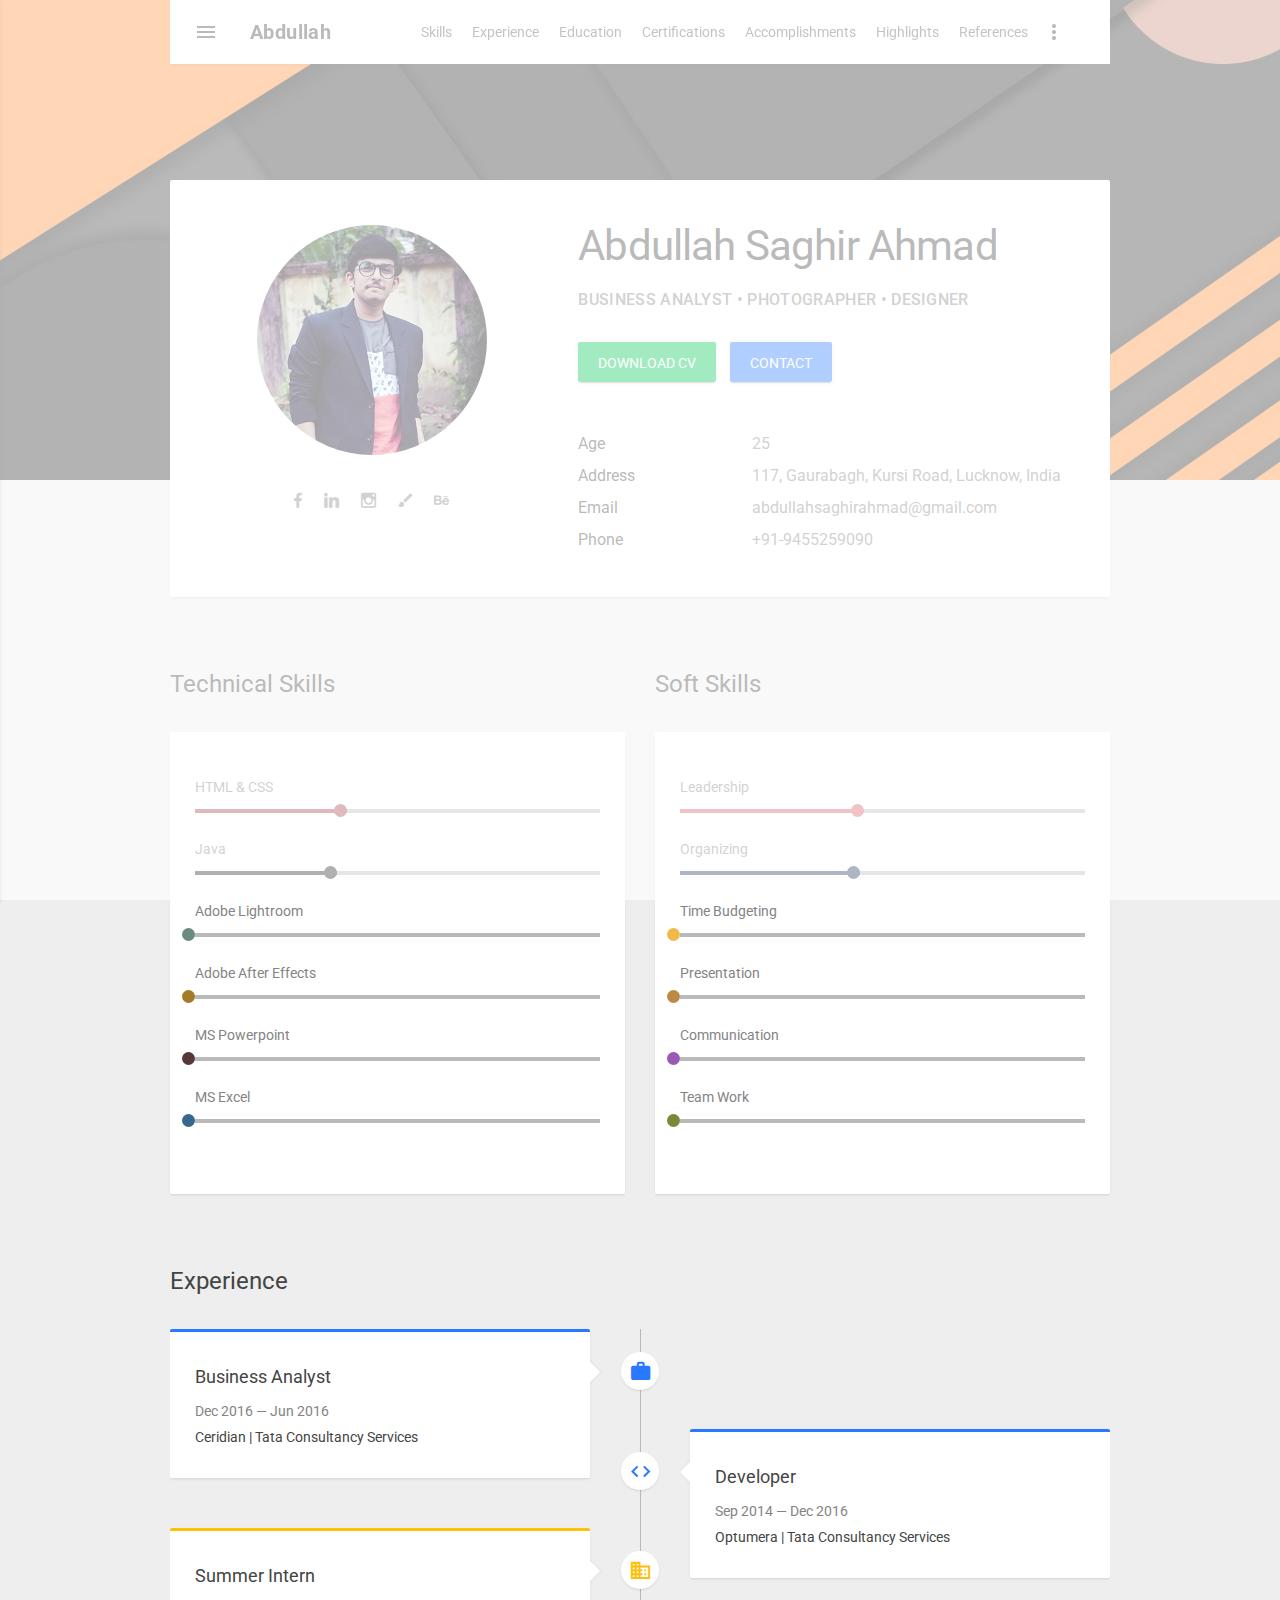
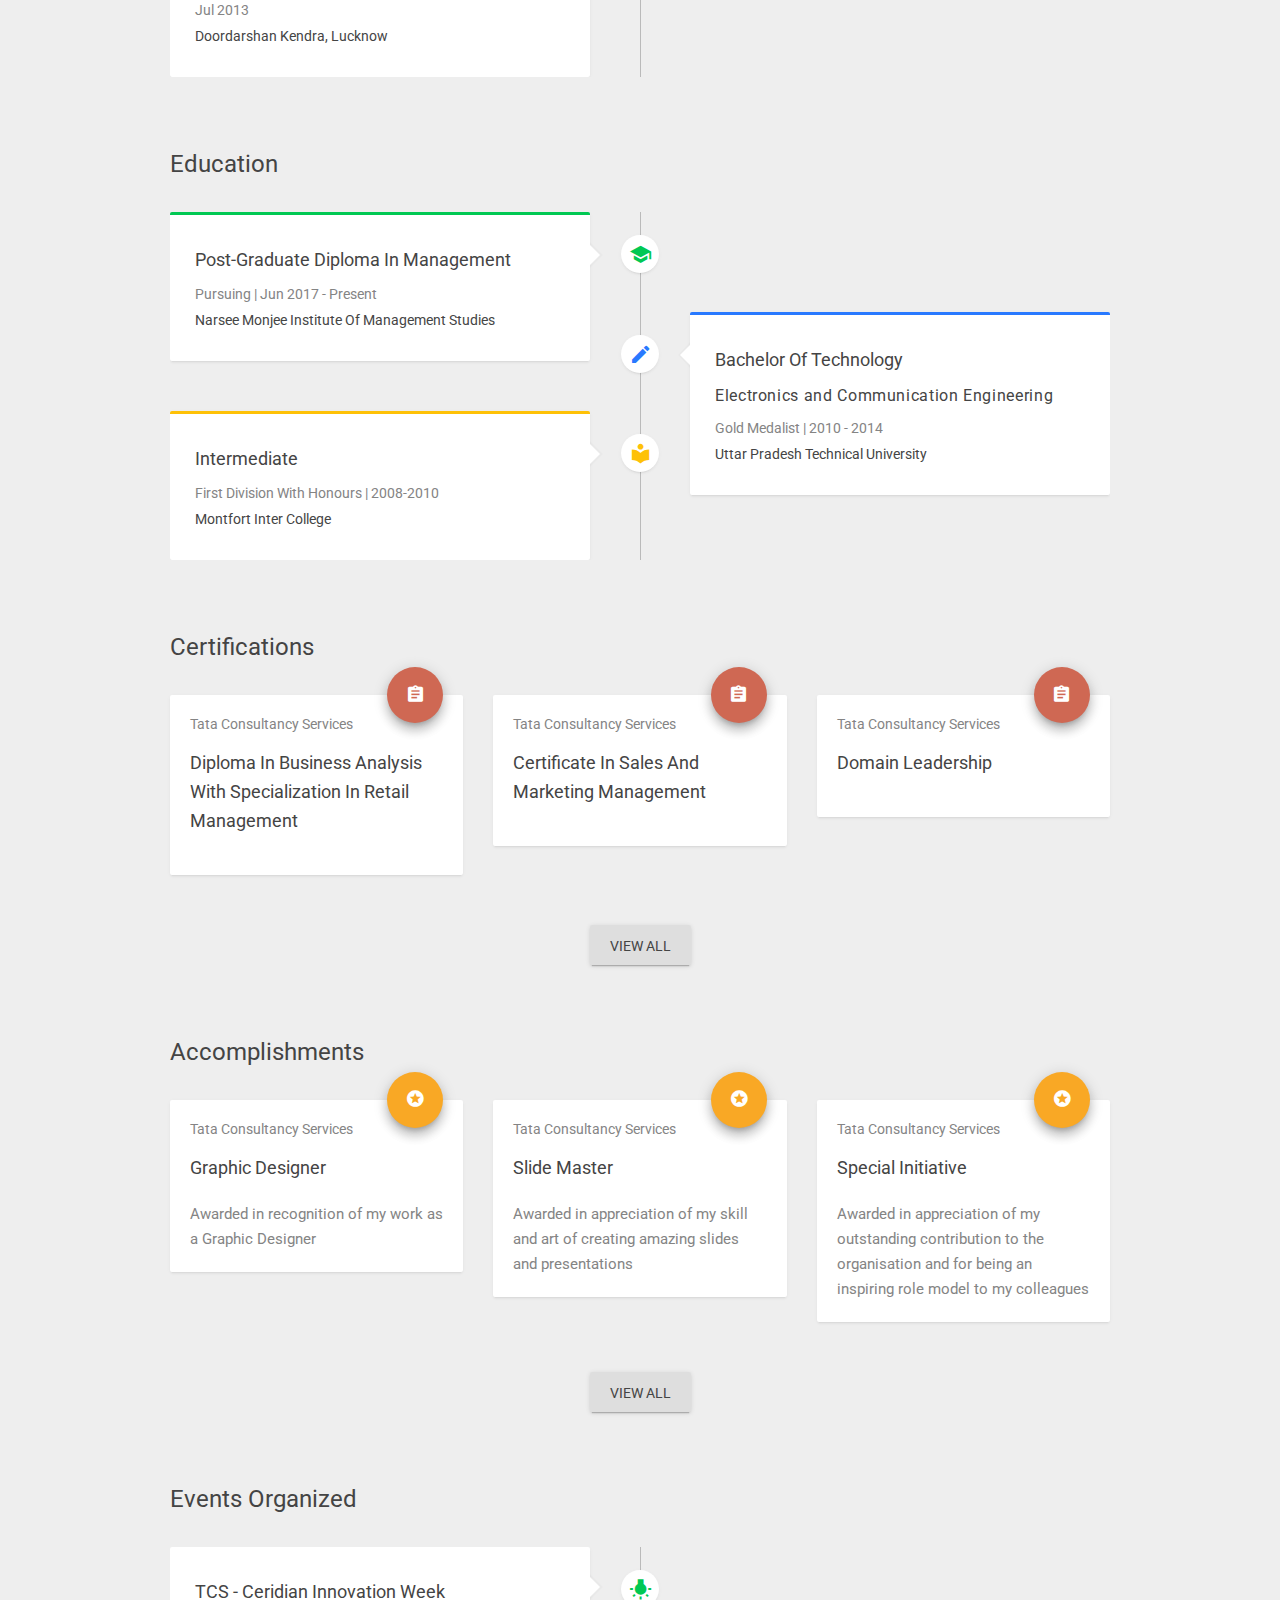
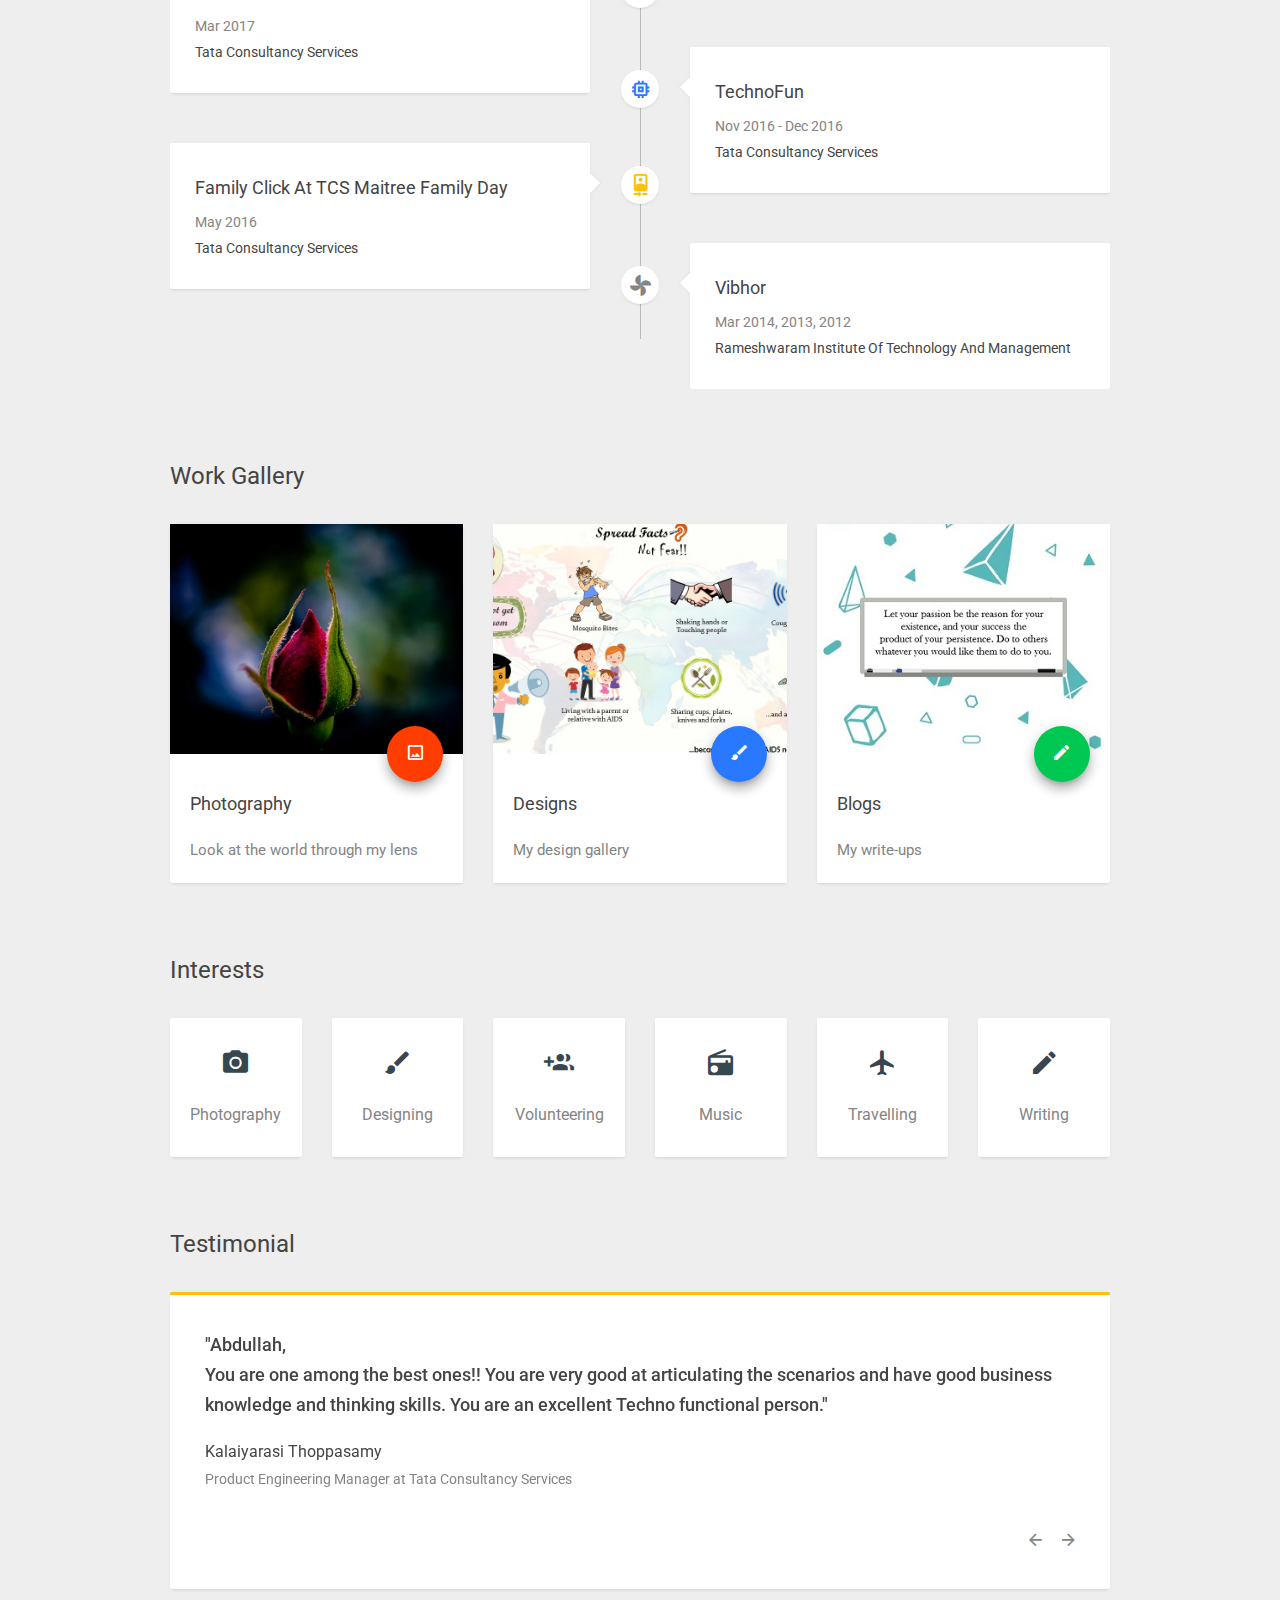
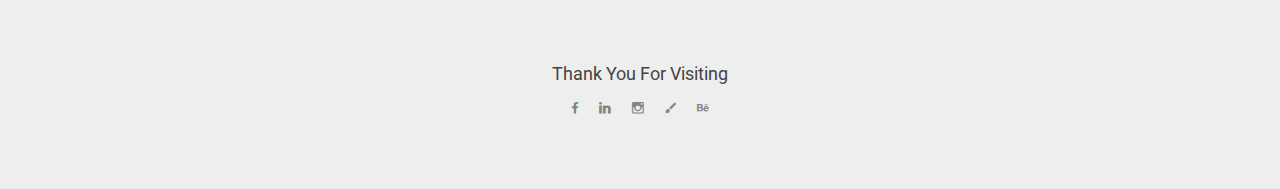
==== index.html @ 222b51c6 "added cv" ====
<!DOCTYPE html>
<html lang="en" class="no-js">
<head>
	<meta charset="UTF-8" />
	<meta name="viewport" content="width=device-width, initial-scale=1.0, maximum-scale=1.0, user-scalable=no" />
	<title>Know Abdullah</title>

	<link rel="shortcut icon" href="favicon.ico">
	<link rel="icon" href="favicon.ico" type="image/x-icon">
	<!--CSS-->
	<link rel="stylesheet" type="text/css" href="css/style.css" />
	<script src="https://ajax.googleapis.com/ajax/libs/jquery/1.11.1/jquery.min.js"></script>
	<!-- Pop-up code begins -->
	<!-- Load local jQuery -->
	<!-- <script src="remod/libs/jquery-load.js"></script> -->

	<!-- Load local QUnit -->
	<!-- <link rel="stylesheet" type="text/css" href="remod/libs/qunit/qunit/qunit.css" media="screen">
	<script src="remod/libs/qunit/qunit/qunit.js"></script> -->

	<!-- Load local lib and tests -->
	<link rel="stylesheet" type="text/css" href="remod/src/remodal.css">
	<link rel="stylesheet" type="text/css" href="remod/src/remodal-default-theme.css">
	<script src="remod/src/remodal.js"></script>
	<script src="remod/remodal_test.js"></script>
	<style>
	.remodal-overlay.without-animation.remodal-is-opening,
	.remodal-overlay.without-animation.remodal-is-closing,
	.remodal.without-animation.remodal-is-opening,
	.remodal.without-animation.remodal-is-closing,
	.remodal-bg.without-animation.remodal-is-opening,
	.remodal-bg.without-animation.remodal-is-closing {
		animation: none;
	}
	</style>
	<!-- Pop-up code ends -->
</head>

<body id="body" data-ng-app="contactApp">

	<!--Preloader-->
	<div class="preloader-it">
		<div class="mdl-spinner mdl-js-spinner is-active is-upgraded" data-upgraded=",MaterialSpinner"><div class="mdl-spinner__layer mdl-spinner__layer-1"><div class="mdl-spinner__circle-clipper mdl-spinner__left"><div class="mdl-spinner__circle"></div></div><div class="mdl-spinner__gap-patch"><div class="mdl-spinner__circle"></div></div><div class="mdl-spinner__circle-clipper mdl-spinner__right"><div class="mdl-spinner__circle"></div></div></div><div class="mdl-spinner__layer mdl-spinner__layer-2"><div class="mdl-spinner__circle-clipper mdl-spinner__left"><div class="mdl-spinner__circle"></div></div><div class="mdl-spinner__gap-patch"><div class="mdl-spinner__circle"></div></div><div class="mdl-spinner__circle-clipper mdl-spinner__right"><div class="mdl-spinner__circle"></div></div></div><div class="mdl-spinner__layer mdl-spinner__layer-3"><div class="mdl-spinner__circle-clipper mdl-spinner__left"><div class="mdl-spinner__circle"></div></div><div class="mdl-spinner__gap-patch"><div class="mdl-spinner__circle"></div></div><div class="mdl-spinner__circle-clipper mdl-spinner__right"><div class="mdl-spinner__circle"></div></div></div><div class="mdl-spinner__layer mdl-spinner__layer-4"><div class="mdl-spinner__circle-clipper mdl-spinner__left"><div class="mdl-spinner__circle"></div></div><div class="mdl-spinner__gap-patch"><div class="mdl-spinner__circle"></div></div><div class="mdl-spinner__circle-clipper mdl-spinner__right"><div class="mdl-spinner__circle"></div></div></div></div>
	</div>
	<!--/Preloader-->

	<!--Main Wrapper-->
	<div class="main-wrapper">

		<!--Bg Image-->
		<div class="bg-struct bg-img"></div>
		<!--/Bg Image-->

		<div class="mdl-js-layout mdl-layout--fixed-header">

			<!--Top Header-->
			<header class="mdl-layout__header">
				<div class="mdl-layout__header-row mdl-scroll-spy-1">
					<!-- Title -->
					<a href="index.html" data-scroll href="#body"><span class="mdl-layout-title">Abdullah</span></a>
					<div class="mdl-layout-spacer"></div>
					<ul class="nav mdl-navigation mdl-layout--large-screen-only">
						<!-- <li><a class="mdl-navigation__link" data-scroll href="#body">about</a></li> -->
						<li><a class="mdl-navigation__link" data-scroll href="#skills_sec">skills</a></li>
						<li><a class="mdl-navigation__link" data-scroll href="#experience_sec">experience</a></li>
						<li><a class="mdl-navigation__link" data-scroll href="#education_sec">education</a></li>
						<li><a class="mdl-navigation__link" data-scroll href="#blog_sec">certifications</a></li>
						<!-- <li><a class="mdl-navigation__link" data-scroll href="#achievement_sec">accomplishments</a></li> -->

						<li><span id="accomplishments_drp" class="mdl-navigation__link">accomplishments</span>
							<ul class="mdl-menu mdl-menu--bottom-left mdl-js-menu mdl-js-ripple-effect"
							data-mdl-for="accomplishments_drp">
							<li class="mdl-menu__item"><a href="achievements-list.html">Honors</a></li>
							<li class="mdl-menu__item"><a href="awards.html">Awards</a></li>
						</ul>
					</li>

					<li><a class="mdl-navigation__link" data-scroll href="#portfolio_sec">highlights</a></li>
					<li><a class="mdl-navigation__link" data-scroll href="#references_sec">references</a></li>
				</ul>
				<!-- Right aligned menu below button -->
				<button id="demo-menu-lower-right"
				class="mdl-button mdl-js-button mdl-button--icon ver-more-btn">
				<i class="material-icons">more_vert</i>
			</button>

			<ul class="mdl-menu mdl-menu--bottom-right mdl-js-menu mdl-js-ripple-effect"
			data-mdl-for="demo-menu-lower-right">
			<li class="mdl-menu__item"><a href="Resume - Abdullah Saghir Ahmad.pdf" download><i class="zmdi zmdi-download font-red pr-10"></i>Download CV</a></li>
			<li class="mdl-menu__item"><a href="mailto:abdullahsaghirahmad@gmail.com"><i class="zmdi zmdi-email-open font-green pr-10"></i>Contact Me</a></li>
			<li class="mdl-menu__item"><a href="callto:12345678910"><i class="zmdi zmdi-phone  font-blue  pr-10"></i>+91-9455259090</a></li>
		</ul>
	</div>
</header>
<!--/Top Header-->

<!--Left Sidebar-->
<div class="mdl-layout__drawer">
	<div class="nicescroll-bar">
		<div class="drawer-profile-wrap">
			<div class="candidate-img-drawer mt-25 mb-20"></div>
			<span class="candidate-name block mb-10 text-center">Abdulah Saghir Ahmad</span>
			<ul class="social-icons  mb-30">
				<li>
					<a class="facebook-link" href="https://www.facebook.com/profile.php?id=100001184335390&ref=br_rs" target="_blank">
						<i id="tt11" class="zmdi zmdi-facebook"></i>
						<div class="mdl-tooltip" data-mdl-for="tt11">
							facebook
						</div>
					</a>
				</li>
				<li>
					<a class="linkedin-link" href="https://www.linkedin.com/in/abdullah-saghir-ahmad-13546056" target="_blank">
						<i id="tt13" class="zmdi zmdi-linkedin"></i>
						<div class="mdl-tooltip" data-mdl-for="tt13">
							linkedin
						</div>
					</a>
				</li>
				<li>
					<a class="instagram-link" href="https://instagram.com/the.final.shot/" target="_blank">
						<i id="tt15" class="zmdi zmdi-instagram"></i>
						<div class="mdl-tooltip" data-mdl-for="tt15">
							instagram
						</div>
					</a>
				</li>
				<li>
					<a class="twitter-link" href="http://theoriginalabz.deviantart.com/" target="_blank">
						<i id="tt12" class="zmdi zmdi-brush"></i>
						<div class="mdl-tooltip" data-mdl-for="tt12">
							deviantArt
						</div>
					</a>
				</li>
				<li>
					<a class="dribbble-link" href="https://www.behance.net/abdullahsa624a/" target="_blank">
						<i id="tt14" class="zmdi zmdi-behance"></i>
						<div class="mdl-tooltip" data-mdl-for="tt14">
							behance
						</div>
					</a>
				</li>
			</ul>
		</div>
		<div class="mdl-scroll-spy-2">
			<ul class="mdl-navigation">
				<li>
					<a class="mdl-navigation__link border-top-sep" data-scroll href="#body">
						<i class="zmdi zmdi-border-color pr-15"></i>
						<span class="font-capitalize">about</span>
					</a>
				</li>
				<li>
					<a class="mdl-navigation__link border-top-sep" data-scroll href="#skills_sec">
						<i class="zmdi zmdi-cutlery pr-15"></i>
						<span class="font-capitalize">skills</span>
					</a>
				</li>
				<li>
					<a class="mdl-navigation__link border-top-sep" data-scroll href="#experience_sec">
						<i class="zmdi zmdi-case pr-15"></i>
						<span class="font-capitalize">experience</span>
					</a>
				</li>
				<li>
					<a class="mdl-navigation__link border-top-sep" data-scroll href="#education_sec">
						<i class="zmdi zmdi-library pr-15"></i>
						<span class="font-capitalize">education</span>
					</a>
				</li>
				<li>
					<a class="mdl-navigation__link border-top-sep" data-scroll href="#blog_sec">
						<i class="zmdi zmdi-shield-check pr-15"></i>
						<span class="font-capitalize">certifications</span>
					</a>
				</li>
				<li>
					<a class="mdl-navigation__link border-top-sep border-bottom-sep" 	data-scroll  href="#achievement_sec">
						<i class="zmdi zmdi-star-circle pr-15"></i>
						<span class="font-capitalize">accomplishments</span>
					</a>
				</li>

				<!-- <li>
				<a class="mdl-navigation__link border-top-sep" href="javascript:void(0);" data-toggle="collapse" data-target="#accomplishments_dr">
				<i class="zmdi zmdi-star-circle pr-15"></i>
				<span class="font-capitalize">accomplishments</span>
			</a>
			<ul id="accomplishments_dr" class="collapse collapse-level-1">
			<li><a class="mdl-navigation__link border-top-sep" href="achievements-list.html">Honors</a></li>
			<li><a class="mdl-navigation__link border-top-sep" href="awards.html">Awards</a></li>
		</ul>
	</li> -->

	<li>
		<a class="mdl-navigation__link border-top-sep border-bottom-sep" 	data-scroll  href="#portfolio_sec">
			<i class="zmdi zmdi-group-work pr-15"></i>
			<span class="font-capitalize">highlights</span>
		</a>
	</li>
	<li>
		<a class="mdl-navigation__link border-top-sep" data-scroll href="#references_sec">
			<i class="zmdi zmdi-bookmark pr-15"></i>
			<span class="font-capitalize">references</span>
		</a>
	</li>
</ul>
</div>
<!-- <div class="drawer-footer mt-50 mb-30 text-center">
<p class="font-12 mt-10">Abdullah &copy; 2017.</p>
</div> -->
</div>
</div>
<!--/Left Sidebar-->

<!--Main Content-->
<div class="main-content relative">
	<div class="container">

		<!--About Sec-->
		<section class="about-sec mt-180 mt-sm-120  mb-30">
			<div class="row">
				<div class="col-lg-12">
					<div class="mdl-card mdl-shadow--2dp">
						<div class="row">
							<div class="col-md-5 col-xs-12 mb-30">
								<div class="candidate-img mb-35"></div>
								<ul class="social-icons">
									<li>
										<a class="facebook-link" href="https://www.facebook.com/profile.php?id=100001184335390&ref=br_rs" target="_blank">
											<i id="tt1" class="zmdi zmdi-facebook"></i>
											<div class="mdl-tooltip" data-mdl-for="tt1">
												facebook
											</div>
										</a>
									</li>
									<li>
										<a class="linkedin-link" href="https://www.linkedin.com/in/abdullah-saghir-ahmad-13546056/" target="_blank">
											<i id="tt3" class="zmdi zmdi-linkedin"></i>
											<div class="mdl-tooltip" data-mdl-for="tt3">
												linkedin
											</div>
										</a>
									</li>
									<li>
										<a class="instagram-link" href="https://instagram.com/the.final.shot/" target="_blank">
											<i id="tt5" class="zmdi zmdi-instagram"></i>
											<div class="mdl-tooltip" data-mdl-for="tt5">
												instagram
											</div>
										</a>
									</li>
									<li>
										<a class="twitter-link" href="http://theoriginalabz.deviantart.com/" target="_blank">
											<i id="tt2" class="zmdi zmdi-brush"></i>
											<div class="mdl-tooltip" data-mdl-for="tt2">
												deviantArt
											</div>
										</a>
									</li>
									<li>
										<a class="dribbble-link" href="https://www.behance.net/abdullahsa624a/" target="_blank">
											<i id="tt4" class="zmdi zmdi-behance"></i>
											<div class="mdl-tooltip" data-mdl-for="tt4">
												behance
											</div>
										</a>
									</li>
								</ul>
							</div>
							<div class="col-md-7 col-xs-12">
								<div class="info-wrap">
									<h1>Abdullah Saghir Ahmad</h1>
									<h5 class="mt-20 font-grey">Business Analyst &bull; Photographer &bull; Designer</h5>
									<div class="mt-30">
										<a id="download_cv" class="mdl-button mdl-js-button mdl-button--raised mdl-js-ripple-effect  bg-green font-white mr-10" href="Resume - Abdullah Saghir Ahmad.pdf" download>download cv</a>
										<a class="mdl-button mdl-js-button mdl-button--raised mdl-js-ripple-effect bg-blue font-white" href="mailto:abdullahsaghirahmad@gmail.com">contact</a>
									</div>
								</div>
								<ul class="profile-wrap mt-50">
									<li>
										<div class="profile-title">age</div>
										<div class="profile-desc">25</div>
									</li>
									<li>
										<div class="profile-title">address</div>
										<div class="profile-desc">
											117, Gaurabagh, Kursi Road, Lucknow, India
										</div>
									</li>
									<li>
										<div class="profile-title">email</div>
										<div class="profile-desc">
											abdullahsaghirahmad@gmail.com
										</div>
									</li>
									<li>
										<div class="profile-title">phone</div>
										<div class="profile-desc">
											+91-9455259090
										</div>
									</li>
									<!-- <li>
									<div class="profile-title">freelance</div>
									<div class="profile-desc relative">Available
									<i id="datepickopn" class="zmdi zmdi-calendar-check font-green pl-5"></i>
									<div id='datepicker1' class='datepicker'></div>
								</div>

							</li> -->
						</ul>
					</div>
				</div>
			</div>
		</div>
	</div>
</section>
<!--/About Sec-->

<!--Skills Sec-->
<section id="skills_sec" class="skills-sec sec-pad-top-sm">
	<div class="row">
		<div class="col-sm-6 mb-30">
			<h2 class="mb-30">technical skills</h2>
			<div class="mdl-card mdl-shadow--2dp">
				<div class="mb-30">
					<span class="progress-cat">HTML & CSS</span>
					<div class="progress-bar-graph">
						<div class="progress-bar-wrap">
							<div class="bar-wrap ruby-bar">
								<span data-width="80"></span>
							</div>
						</div>
					</div>
				</div>
				<div class="mb-30">
					<span class="progress-cat">Java</span>
					<div class="progress-bar-graph">
						<div class="progress-bar-wrap">
							<div class="bar-wrap black-bar">
								<span data-width="75"></span>
							</div>
						</div>
					</div>
				</div>
				<div class="mb-30">
					<span class="progress-cat">Adobe Lightroom</span>
					<div class="progress-bar-graph">
						<div class="progress-bar-wrap">
							<div class="bar-wrap cyangrey-bar">
								<span data-width="80"></span>
							</div>
						</div>
					</div>
				</div>
				<div class="mb-30">
					<span class="progress-cat">Adobe After Effects</span>
					<div class="progress-bar-graph">
						<div class="progress-bar-wrap">
							<div class="bar-wrap beag-bar">
								<span data-width="70"></span>
							</div>
						</div>
					</div>
				</div>
				<div class="mb-30">
					<span class="progress-cat">MS Powerpoint</span>
					<div class="progress-bar-graph">
						<div class="progress-bar-wrap">
							<div class="bar-wrap darkorange-bar">
								<span data-width="97"></span>
							</div>
						</div>
					</div>
				</div>
				<div class="mb-30">
					<span class="progress-cat">MS Excel</span>
					<div class="progress-bar-graph">
						<div class="progress-bar-wrap">
							<div class="bar-wrap darkblue-bar">
								<span data-width="85"></span>
							</div>
						</div>
					</div>
				</div>
			</div>
		</div>
		<div class="col-sm-6 mb-30">
			<h2 class="mb-30">soft skills</h2>
			<div class="mdl-card mdl-shadow--2dp">
				<div class="mb-30">
					<span class="progress-cat">Leadership</span>
					<div class="progress-bar-graph">
						<div class="progress-bar-wrap">
							<div class="bar-wrap s1-bar">
								<span data-width="97"></span>
							</div>
						</div>
					</div>
				</div>
				<div class="mb-30">
					<span class="progress-cat">Organizing</span>
					<div class="progress-bar-graph">
						<div class="progress-bar-wrap">
							<div class="bar-wrap s2-bar">
								<span data-width="95"></span>
							</div>
						</div>
					</div>
				</div>
				<div class="mb-30">
					<span class="progress-cat">Time Budgeting</span>
					<div class="progress-bar-graph">
						<div class="progress-bar-wrap">
							<div class="bar-wrap s3-bar">
								<span data-width="95"></span>
							</div>
						</div>
					</div>
				</div>
				<div class="mb-30">
					<span class="progress-cat">Presentation</span>
					<div class="progress-bar-graph">
						<div class="progress-bar-wrap">
							<div class="bar-wrap s4-bar">
								<span data-width="98"></span>
							</div>
						</div>
					</div>
				</div>
				<div class="mb-30">
					<span class="progress-cat">Communication</span>
					<div class="progress-bar-graph">
						<div class="progress-bar-wrap">
							<div class="bar-wrap s5-bar">
								<span data-width="96"></span>
							</div>
						</div>
					</div>
				</div>
				<div class="mb-30">
					<span class="progress-cat">Team Work</span>
					<div class="progress-bar-graph">
						<div class="progress-bar-wrap">
							<div class="bar-wrap s6-bar">
								<span data-width="94"></span>
							</div>
						</div>
					</div>
				</div>

			</div>
		</div>
	</div>
</section>
<!--/Skills Sec-->

<!--Profile Sec-->
<!-- <section id="profile_sec" class="profile-sec sec-pad-top-sm">
<h2 class="mb-30">what i do</h2>
<div class="row">
<div class="col-md-3 col-sm-6 col-xs-12 mb-30">
<div class="mdl-card mdl-shadow--2dp">
<i class="zmdi zmdi-format-color-fill font-blue profile-icon"></i>
<h4 class="mb-15">user interface</h4>
<p>A mobile first responsive template with material design.</p>

</div>
</div>
<div class="col-md-3 col-sm-6 col-xs-12 mb-30">
<div class="mdl-card mdl-shadow--2dp">
<i class="zmdi zmdi-format-color-text font-green profile-icon"></i>
<h4 class="mb-15">branding</h4>
<p>Comes with light and dark options. Suitable for the universe.</p>
</div>
</div>
<div class="col-md-3 col-sm-6 col-xs-12 mb-30">
<div class="mdl-card mdl-shadow--2dp">
<i class="zmdi zmdi-comments font-yellow profile-icon"></i>
<h4 class="mb-15">communication</h4>
<p>Extra ordinary setting pannel with lots of awesome features.</p>

</div>
</div>
<div class="col-md-3 col-sm-6 col-xs-12 mb-30">
<div class="mdl-card mdl-shadow--2dp">
<i class="zmdi zmdi-grain font-red profile-icon"></i>
<h4 class="mb-15">strategy</h4>
<p>Easy customizable framework using bootstrap sass.</p>

</div>
</div>
</div>
</section> -->
<!--/Profile Sec-->

<!--Portfolio Sec-->
<!-- <section id="portfolio_sec" class="portfolio-sec sec-pad-top-sm">
<div class="mb-15">
<h2 class="pull-left float-none-xs">portfolio</h2>
<div class="filter-wrap pull-right float-none-xs">
<!-- Portfolio Filters -->
<!-- <ul id="filters">
<li><a id="all" href="#" data-filter="*" class="active">all</a></li>
<li><a href="#" data-filter=".branding">branding</a></li>
<li><a href="#" data-filter=".design">design</a></li>
<li><a href="#" data-filter=".photography">photo</a></li>
<li><a href="#" data-filter=".web">web</a></li> -->
<!--</ul> -->
<!--/Portfolio Filters -->
<!-- <div class="clearfix"></div>
</div>
<div class="clearfix"></div>
</div>
<div class="gallery-wrap mb-30">
<div class="portfolio-wrap project-gallery">
<ul id="portfolio" class="portf auto-construct  project-gallery" data-col="3">
<li  class="item mdl-card mdl-shadow--2dp pa-0 branding">
<div class="light-img-wrap mdl-card__title pa-0">
<img class="img-responsive" src="img/gallery1.jpg"  alt="Image description" />
<div class="light-img-overlay"></div>
<span class="img-cap">good morning</span>
</div>
<span class="bottom-links mdl-card__actions">
<a id="goto_box_1" href="#"><i class="zmdi zmdi-eye"></i></a>
<a href="project-detail.html"><i class="zmdi zmdi-format-subject"></i></a>
</span>
</li>
<li class="item mdl-card mdl-shadow--2dp pa-0  photography">
<div class="light-img-wrap mdl-card__title pa-0">
<img class="img-responsive" src="img/gallery2.jpg"  alt="Image description" />
<div class="light-img-overlay"></div>
<span class="img-cap">Grand Canyon</span>
</div>
<span class="bottom-links mdl-card__actions">
<a id="goto_box_2" href="#"><i class="zmdi zmdi-eye"></i></a>
<a href="project-detail.html"><i class="zmdi zmdi-format-subject"></i></a>
</span>
</li>
<li class="item mdl-card mdl-shadow--2dp pa-0 design">
<div class="light-img-wrap mdl-card__title pa-0">
<img class="img-responsive" src="img/gallery3.jpg"  alt="Image description" />
<div class="light-img-overlay"></div>
<span class="img-cap">iceland</span>
</div>
<span class="bottom-links mdl-card__actions">
<a id="goto_box_3" href="#"><i class="zmdi zmdi-eye"></i></a>
<a href="project-detail.html"><i class="zmdi zmdi-format-subject"></i></a>
</span>
</li>
<li class="item mdl-card mdl-shadow--2dp pa-0 web">
<div class="light-img-wrap mdl-card__title pa-0">
<img class="img-responsive" src="img/gallery4.jpg"  alt="Image description" />
<div class="light-img-overlay"></div>
<span class="img-cap">serenity</span>
</div>
<span class="bottom-links mdl-card__actions">
<a id="goto_box_4" href="#"><i class="zmdi zmdi-eye"></i></a>
<a href="project-detail.html"><i class="zmdi zmdi-format-subject"></i></a>
</span>
</li>

<li class="item mdl-card mdl-shadow--2dp pa-0 design">
<div class="light-img-wrap mdl-card__title pa-0">
<img class="img-responsive" src="img/gallery5.jpg"  alt="Image description" />
<div class="light-img-overlay"></div>
<span class="img-cap">world seize day</span>
</div>
<span class="bottom-links mdl-card__actions">
<a id="goto_box_5" href="#"><i class="zmdi zmdi-eye"></i></a>
<a href="project-detail.html"><i class="zmdi zmdi-format-subject"></i></a>
</span>
</li>
<li class="item mdl-card mdl-shadow--2dp pa-0 branding">
<div class="light-img-wrap mdl-card__title pa-0">
<img class="img-responsive" src="img/gallery6.jpg"  alt="Image description" />
<div class="light-img-overlay"></div>
<span class="img-cap">green bugs</span>
</div>
<span class="bottom-links mdl-card__actions">
<a id="goto_box_6" href="#"><i class="zmdi zmdi-eye"></i></a>
<a href="project-detail.html"><i class="zmdi zmdi-format-subject"></i></a>
</span>
</li>

</ul> -->
<!-- Hidden video div -->
<!-- <div style="display:none;" id="video1">
<video class="lg-video-object lg-html5 video-js vjs-default-skin" controls preload="none">
<source src="video/video1.mp4" type="video/webm">
<source src="video/video1.webm" type="video/webm">
Your browser does not support HTML5 video.
</video>
</div>
</div>
</div>
</section> -->
<!--/Portfolio Sec-->

<!--Experience Sec-->
<section id="experience_sec" class="experience-sec sec-pad-top-sm">
	<h2 class="mb-30">experience</h2>
	<div class="timeline-wrap  overflow-hide mb-30">
		<ul class="timeline">
			<li data-remodal-target="modal_ba" style="cursor: pointer;" title="More Info...">
				<div class="timeline-badge">
					<i class="zmdi zmdi-case font-blue"></i>
				</div>
				<div class="timeline-panel mdl-card mdl-shadow--2dp pt-30 pb-30 border-top-blue">
					<div class="timeline-heading">
						<h4 class="mb-10">Business Analyst</h4>
						<span class="duration mb-5">Dec 2016 — Jun 2016</span>
						<span class="institution">Ceridian | Tata Consultancy Services</span>
						<!-- </div>
						<div class="timeline-body">
						<p class="mt-25"></p>
					</div>
				</div> -->
			</li>

			<li class="timeline-inverted" data-remodal-target="modal_dev" style="cursor: pointer;" title="More Info...">
				<div class="timeline-badge">
					<i class="zmdi zmdi-code font-blue"></i>
				</div>
				<div class="timeline-panel mdl-card mdl-shadow--2dp  pt-30 pb-30 border-top-blue">
					<div class="timeline-heading">
						<h4 class="mb-10">Developer</h4>
						<span class="duration mb-5">Sep 2014 — Dec 2016</span>
						<span class="institution">Optumera | Tata Consultancy Services</span>
					</div>
					<!-- <div class="timeline-body">
					<p class="mt-25"></p>
				</div> -->
			</div>
		</li>

		<li data-remodal-target="modal_ddk" style="cursor: pointer;" title="More Info...">
			<div class="timeline-badge">
				<i class="zmdi zmdi-city-alt font-yellow"></i>
			</div>
			<div class="timeline-panel mdl-card mdl-shadow--2dp pt-30 pb-30 border-top-yellow">
				<div class="timeline-heading">
					<h4 class="mb-10">Summer Intern</h4>
					<span class="duration mb-5">Jul 2013</span>
					<span class="institution">Doordarshan Kendra, Lucknow</span>
				</div>
				<!-- <div class="timeline-body">
				<p class="mt-25"></p>
			</div> -->
		</div>
	</li>
	<li class="clearfix no-float"></li>
</ul>
</div>
</section>
<!--/Experience Sec-->

<!--Education Sec-->
<section id="education_sec" class="education-sec sec-pad-top-sm">
	<h2 class="mb-30">education</h2>
	<div class="timeline-wrap overflow-hide mb-30">
		<ul class="timeline">
			<li>
				<div class="timeline-badge">
					<i class="zmdi zmdi-graduation-cap font-green"></i>
				</div>
				<div class="timeline-panel mdl-card mdl-shadow--2dp pt-30 pb-30 border-top-green">
					<div class="timeline-heading">
						<h4 class="mb-10">Post-Graduate Diploma in Management</h4>
						<span class="duration mb-5">Pursuing | Jun 2017 - Present</span>
						<span class="institution">Narsee Monjee Institute of Management Studies</span>
					</div>
				</div>
			</li>

			<li class="timeline-inverted">
				<!-- <div class="timeline-badge bg-green no-icon"></div> -->
				<div class="timeline-badge">
					<i class="zmdi zmdi-edit font-blue"></i>
				</div>
				<div class="timeline-panel mdl-card mdl-shadow--2dp  pt-30 pb-30 border-top-blue">
					<div class="timeline-heading">
						<h4 class="mb-10">Bachelor of Technology</h4>
						<h6 class="mb-10">Electronics and Communication Engineering</h6>
						<span class="duration mb-5">Gold Medalist | 2010 - 2014</span>
						<span class="institution">Uttar Pradesh Technical University</span>
					</div>
				</div>
			</li>

			<li>
				<!-- <div class="timeline-badge bg-yellow no-icon"></div> -->
				<div class="timeline-badge">
					<i class="zmdi zmdi-library font-yellow"></i>
				</div>
				<div class="timeline-panel mdl-card mdl-shadow--2dp pt-30 pb-30 border-top-yellow">
					<div class="timeline-heading">
						<h4 class="mb-10">Intermediate</h4>
						<span class="duration mb-5">First Division with Honours | 2008-2010</span>
						<span class="institution">Montfort Inter College</span>
					</div>
				</div>
			</li>
			<!-- <li class="timeline-inverted">
			<div class="timeline-badge bg-red no-icon"></div>
			<div class="timeline-panel mdl-card mdl-shadow--2dp  pt-30 pb-30 border-top-red">
			<div class="timeline-heading">
			<h4 class="mb-10">Graphic Design Diploma</h4>
			<span class="duration mb-5">2008 - 2009</span>
			<span class="institution">Shorepath Collegiate Institute</span>
		</div>
	</div>
</li> -->
<li class="clearfix no-float"></li>
</ul>
</div>
</section>
<!--/Education Sec-->

<!--Certifications Sec-->
<section id="blog_sec" class="blog-sec sec-pad-top-sm">
	<h2 class="mb-30">Certifications</h2>
	<div class="row">
		<div class="col-sm-4 mb-30">
			<div class="mdl-card mdl-shadow--2dp pa-0">
				<div class="mdl-card__supporting-text relative">
					<span class="blog-cat">Tata Consultancy Services</span>
					<a href="https://drive.google.com/file/d/0ByFSl5W-SUsEOW9TOUV1bVZ0WW8/view" target="_blank">
						<h4 class="mt-15 mb-20">Diploma in Business Analysis with Specialization in Retail Management</h4>
					</a>
					<!-- <p>...</p> -->
					<a href="https://drive.google.com/file/d/0ByFSl5W-SUsEOW9TOUV1bVZ0WW8/view" target="_blank" class="mdl-button mdl-js-button mdl-button--fab mdl-js-ripple-effect bg-orange mdl-shadow--8dp">
						<i class="zmdi zmdi-assignment"></i>
					</a>
				</div>
			</div>
		</div>
		<div class="col-sm-4 mb-30">
			<div class="mdl-card mdl-shadow--2dp pa-0">
				<div class="mdl-card__supporting-text relative">
					<span class="blog-cat">Tata Consultancy Services</span>
					<a href="">
						<h4 class="mt-15 mb-20">Certificate in Sales and Marketing Management</h4>
					</a>
					<!-- <p>...</p> -->
					<a href="" class="mdl-button mdl-js-button mdl-button--fab mdl-js-ripple-effect bg-orange mdl-shadow--8dp">
						<i class="zmdi zmdi-assignment"></i>
					</a>
				</div>
			</div>
		</div>
		<div class="col-sm-4 mb-30">
			<div class="mdl-card mdl-shadow--2dp pa-0">
				<div class="mdl-card__supporting-text relative">
					<span class="blog-cat">Tata Consultancy Services</span>
					<a href="https://drive.google.com/open?id=0ByFSl5W-SUsEQy1RVUNiUHRGVFk/" target="_blank">
						<h4 class="mt-15 mb-20">Domain Leadership</h4>
					</a>
					<!-- <p>...</p> -->
					<a href="https://drive.google.com/open?id=0ByFSl5W-SUsEQy1RVUNiUHRGVFk" target="_blank" class="mdl-button mdl-js-button mdl-button--fab mdl-js-ripple-effect bg-orange mdl-shadow--8dp">
						<i class="zmdi zmdi-assignment"></i>
					</a>
				</div>
			</div>
		</div>
	</div>
	<div class="text-center mt-20 mb-30">
		<a class="mdl-button mdl-js-button mdl-button--raised mdl-js-ripple-effect  margin-lr-auto view-more" href="blog-list.html">view all</a>
	</div>
</section>
<!--/Certifications Sec-->

<!--accomplishments Sec-->
<section id="achievement_sec" class="blog-sec sec-pad-top-sm">
	<h2 class="mb-30">accomplishments</h2>
	<div class="row">
		<div class="col-sm-4 mb-30">
			<div class="mdl-card mdl-shadow--2dp pa-0">
				<div class="mdl-card__supporting-text relative">
					<span class="blog-cat">Tata Consultancy Services</span>
					<a href="https://drive.google.com/open?id=0ByFSl5W-SUsEQUtfU2dtalZUaHc" target="_blank">
						<h4 class="mt-15 mb-20">Graphic Designer</h4>
					</a>
					<p>Awarded in recognition of my work as a Graphic Designer</p>
					<a href="https://drive.google.com/open?id=0ByFSl5W-SUsEQUtfU2dtalZUaHc" target="_blank" class="mdl-button mdl-js-button mdl-button--fab mdl-js-ripple-effect bg-deepyellow mdl-shadow--8dp">
						<i class="zmdi zmdi-star-circle"></i>
					</a>
				</div>
			</div>
		</div>
		<div class="col-sm-4 mb-30">
			<div class="mdl-card mdl-shadow--2dp pa-0">
				<div class="mdl-card__supporting-text relative">
					<span class="blog-cat">Tata Consultancy Services</span>
					<a href="https://drive.google.com/open?id=0ByFSl5W-SUsER3AzTHZNdUNQTHc" target="_blank">
						<h4 class="mt-15 mb-20">Slide Master</h4>
					</a>
					<p>Awarded in appreciation of my skill and art of creating amazing slides and presentations</p>
					<a href="https://drive.google.com/open?id=0ByFSl5W-SUsER3AzTHZNdUNQTHc" target="_blank" class="mdl-button mdl-js-button mdl-button--fab mdl-js-ripple-effect bg-deepyellow mdl-shadow--8dp">
						<i class="zmdi zmdi-star-circle"></i>
					</a>
				</div>
			</div>
		</div>
		<div class="col-sm-4 mb-30">
			<div class="mdl-card mdl-shadow--2dp pa-0">
				<div class="mdl-card__supporting-text relative">
					<span class="blog-cat">Tata Consultancy Services</span>
					<a href="https://drive.google.com/open?id=0ByFSl5W-SUsESFNMV2RxUi1IZGs" target="_blank">
						<h4 class="mt-15 mb-20">Special Initiative</h4>
					</a>
					<p>Awarded in appreciation of my outstanding contribution to the organisation and for being an inspiring role model to my colleagues</p>
					<a href="https://drive.google.com/open?id=0ByFSl5W-SUsESFNMV2RxUi1IZGs" target="_blank" class="mdl-button mdl-js-button mdl-button--fab mdl-js-ripple-effect bg-deepyellow mdl-shadow--8dp">
						<i class="zmdi zmdi-star-circle"></i>
					</a>
				</div>
			</div>
		</div>
	</div>
	<div class="text-center mt-20 mb-30">
		<a class="mdl-button mdl-js-button mdl-button--raised mdl-js-ripple-effect  margin-lr-auto view-more" href="achievements-list.html">view all</a>
	</div>
</section>
<!--/accomplishments Sec-->

<!--Portfolio Sec-->
<!--Event Sec-->
<section id="portfolio_sec" class="education-sec sec-pad-top-sm">
	<h2 class="mb-30">Events Organized</h2>
	<div class="timeline-wrap overflow-hide mb-30">
		<ul class="timeline">
			<li data-remodal-target="modal_inovation" style="cursor: pointer;" title="More Info...">
				<div class="timeline-badge">
					<i class="zmdi zmdi-lamp font-green"></i>
				</div>
				<div class="timeline-panel mdl-card mdl-shadow--2dp pt-30 pb-30 ">
					<div class="timeline-heading">
						<h4 class="mb-10">TCS - Ceridian Innovation Week</h4>
						<span class="duration mb-5">Mar 2017</span>
						<span class="institution">Tata Consultancy Services</span>
					</div>
				</div>
			</li>

			<li class="timeline-inverted" data-remodal-target="modal_technofun" style="cursor: pointer;">
				<!-- <div class="timeline-badge bg-green no-icon"></div> -->
				<div class="timeline-badge">
					<i class="zmdi zmdi-memory font-blue"></i>
				</div>
				<div class="timeline-panel mdl-card mdl-shadow--2dp  pt-30 pb-30 ">
					<div class="timeline-heading">
						<h4 class="mb-10">TechnoFun</h4>
						<span class="duration mb-5">Nov 2016 - Dec 2016</span>
						<span class="institution">Tata Consultancy Services</span>
					</div>
				</div>
			</li>

			<li data-remodal-target="modal_familyday" style="cursor: pointer;">
				<!-- <div class="timeline-badge bg-yellow no-icon"></div> -->
				<div class="timeline-badge">
					<i class="zmdi zmdi-camera-front font-yellow"></i>
				</div>
				<div class="timeline-panel mdl-card mdl-shadow--2dp pt-30 pb-30 ">
					<div class="timeline-heading">
						<h4 class="mb-10">Family Click at TCS Maitree Family Day</h4>
						<span class="duration mb-5">May 2016</span>
						<span class="institution">Tata Consultancy Services</span>
					</div>
				</div>
			</li>
			<li class="timeline-inverted" data-remodal-target="modal_vibhor" style="cursor: pointer;">
				<!-- <div class="timeline-badge bg-red no-icon"></div> -->
				<div class="timeline-badge">
					<i class="zmdi zmdi-toys font-orange"></i>
				</div>
				<div class="timeline-panel mdl-card mdl-shadow--2dp  pt-30 pb-30 ">
					<div class="timeline-heading">
						<h4 class="mb-10">Vibhor</h4>
						<span class="duration mb-5">Mar 2014, 2013, 2012</span>
						<span class="institution">Rameshwaram Institute of Technology and Management</span>
					</div>
				</div>
			</li>
			<li class="clearfix no-float"></li>
		</ul>
	</div>
</section>
<!--/Events Sec-->
<section id="portfolio_sec2" class="blog-sec sec-pad-top-sm">
	<h2 class="mb-30">Work Gallery</h2>
	<div class="row">
		<div class="col-sm-4 mb-30">
			<div class="mdl-card mdl-shadow--2dp pa-0">
				<div class="mdl-card__title pa-0">
					<div class="blog-img blog-1"></div>
				</div>
				<div class="mdl-card__supporting-text relative">
					<!-- <span class="blog-cat">Photography</span> -->
					<a href="https://www.instagram.com/the.final.shot/"  target="_blank">
						<h4 class="mt-15 mb-20">Photography</h4>
					</a>
					<p>Look at the world through my lens</p>
					<a href="http://thefinalshot.getforge.io/" target="_blank" class="mdl-button mdl-js-button mdl-button--fab mdl-js-ripple-effect bg-red mdl-shadow--8dp ">
						<i class="zmdi zmdi-image-o"></i>
						<div class="mdl-tooltip" data-mdl-for="tt100">
							behance
						</div>
					</a>
				</div>
			</div>
		</div>
		<div class="col-sm-4 mb-30">
			<div class="mdl-card mdl-shadow--2dp pa-0">
				<div class="mdl-card__title pa-0">
					<div class="blog-img blog-2"></div>
				</div>
				<div class="mdl-card__supporting-text relative">
					<!-- <span class="blog-cat">Designs</span> -->
					<a href="http://theoriginalabz.deviantart.com/gallery/62974668/Designs" target="_blank">
						<h4 class="mt-15 mb-20">Designs</h4>
					</a>
					<p>My design gallery</p>
					<a href="http://theoriginalabz.deviantart.com/gallery/62974668/Designs" class="mdl-button mdl-js-button mdl-button--fab mdl-js-ripple-effect bg-blue mdl-shadow--8dp" target="_blank">
						<i class="zmdi zmdi-brush"></i>
					</a>
				</div>
			</div>
		</div>
		<div class="col-sm-4 mb-30">
			<div class="mdl-card mdl-shadow--2dp pa-0">
				<div class="mdl-card__title pa-0">
					<div class="blog-img blog-3"></div>
				</div>
				<div class="mdl-card__supporting-text relative">
					<!-- <span class="blog-cat">Blogs</span> -->
					<a href="https://www.blogger.com/profile/00458520647415702706" target="_blank">
						<h4 class="mt-15 mb-20">Blogs</h4>
					</a>
					<p>My write-ups</p>
					<a href="https://www.blogger.com/profile/00458520647415702706" class="mdl-button mdl-js-button mdl-button--fab mdl-js-ripple-effect bg-green mdl-shadow--8dp" target="_blank">
						<i class="zmdi zmdi-edit"></i>
					</a>
				</div>
			</div>
		</div>
	</div>
</section>
<!--/Portfolio Sec-->

<!--Interest Sec-->
<section id="interest_sec" class="interest-sec sec-pad-top-sm">
	<h2 class="mb-30">interests</h2>
	<div class="row">
		<div class="col-md-2 col-sm-4 col-xs-6 mb-30">
			<div class="mdl-card mdl-shadow--2dp text-center pa-20 pt-30 pb-30">
				<i class="zmdi zmdi-camera"></i>
				<span>photography</span>
			</div>
		</div>
		<div class="col-md-2 col-sm-4 col-xs-6 mb-30">
			<div class="mdl-card mdl-shadow--2dp text-center pa-20 pt-30 pb-30">
				<i class="zmdi zmdi-brush"></i>
				<span>designing</span>
			</div>
		</div>
		<div class="col-md-2 col-sm-4 col-xs-6 mb-30">
			<div class="mdl-card mdl-shadow--2dp text-center pa-20 pt-30 pb-30">
				<i class="zmdi zmdi-accounts-add"></i>
				<span>Volunteering</span>
			</div>
		</div>
		<div class="col-md-2 col-sm-4 col-xs-6 mb-30">
			<div class="mdl-card mdl-shadow--2dp text-center pa-20 pt-30 pb-30">
				<i class="zmdi zmdi-radio"></i>
				<span>music</span>
			</div>
		</div>
		<div class="col-md-2 col-sm-4 col-xs-6 mb-30">
			<div class="mdl-card mdl-shadow--2dp text-center pa-20 pt-30 pb-30">
				<i class="zmdi zmdi-airplane"></i>
				<span>travelling</span>
			</div>
		</div>
		<div class="col-md-2 col-sm-4 col-xs-6 mb-30">
			<div class="mdl-card mdl-shadow--2dp text-center pa-20 pt-30 pb-30">
				<i class="zmdi zmdi-edit"></i>
				<span>writing</span>
			</div>
		</div>
	</div>
</section>
<!--/Interest Sec-->

<!--References Sec-->
<section id="references_sec" class="reference-sec sec-pad-top-sm">
	<h2 class="mb-30">testimonial</h2>
	<div class="row">
		<div class="col-sm-12 mb-30">
			<div class="mdl-card mdl-shadow--2dp border-top-yellow pa-35">
				<div class="testimonial-carousel">
					<div>
						<blockquote>"Abdullah, <br>You are one among the best ones!! You are very good at articulating the scenarios and have good business knowledge and  thinking skills.
							You are an excellent Techno functional person."</blockquote>
							<span class="ref-name block mb-5 mt-20">Kalaiyarasi Thoppasamy</span>
							<span class="ref-desgn block">Product Engineering Manager at Tata Consultancy Services</span>
						</div>
						<div>
							<blockquote>"Even though you were a fresher, I could never treat you like one as there was always that level of maturity, responsibility and knowledge that could never come from a fresher usually.
								You will always be fondly remembered as the guy with no defects.
								You will suit any job that you land or rather any job that lands on you will suit itself."</blockquote>
								<span class="ref-name block mb-5 mt-20">Rekha Rajagopal</span>
								<span class="ref-desgn block">Technical Architect at Tata Consultancy Services</span>
							</div>
						</div>
						<div class="clearfix"></div>
					</div>
				</div>
			</div>

		</section>
		<!--/References Sec-->

		<!--Client Sec-->
		<!-- <section id="client_sec" class="client-sec sec-pad-top-sm">
		<div class="row">
		<div class="col-sm-12 mb-30">
		<div class="client-carousel">
		<img src="img/client1.png" alt="client">
		<img src="img/client2.png" alt="client">
		<img src="img/client3.png" alt="client">
		<img src="img/client4.png" alt="client">
		<img src="img/client5.png" alt="client">
		<img src="img/client6.png" alt="client">
	</div>
</div>
</div>
</section> -->
<!--/Client Sec-->

<!--Footer Sec-->
<footer class="footer-sec sec-pad-top-sm sec-pad-bottom text-center">
	<h4>thank you for visiting</h4>
	<!-- <p class="mt-10">Abdullah 2017. All rights reserved.</p> -->
	<ul class="social-icons mt-10">
		<li>
			<a class="facebook-link" href="https://www.facebook.com/profile.php?id=100001184335390&ref=br_rs" target="_blank">
				<i id="tt6" class="zmdi zmdi-facebook"></i>
				<div class="mdl-tooltip" data-mdl-for="tt6">
					facebook
				</div>
			</a>
		</li>
		<li>
			<a class="linkedin-link" href="https://www.linkedin.com/in/abdullah-saghir-ahmad-13546056/" target="_blank">
				<i id="tt8" class="zmdi zmdi-linkedin"></i>
				<div class="mdl-tooltip" data-mdl-for="tt8">
					linkedin
				</div>
			</a>
		</li>
		<li>
			<a class="instagram-link" href="https://instagram.com/the.final.shot/" target="_blank">
				<i id="tt9" class="zmdi zmdi-instagram"></i>
				<div class="mdl-tooltip" data-mdl-for="tt9">
					instagram
				</div>
			</a>
		</li>
		<li>
			<a class="twitter-link" href="http://theoriginalabz.deviantart.com/" target="_blank">
				<i id="tt7" class="zmdi zmdi-brush"></i>
				<div class="mdl-tooltip" data-mdl-for="tt7">
					deviantArt
				</div>
			</a>
		</li>
		<li>
			<a class="dribbble-link" href="https://www.behance.net/abdullahsa624a/" target="_blank">
				<i id="tt10" class="zmdi zmdi-behance"></i>
				<div class="mdl-tooltip" data-mdl-for="tt10">
					behance
				</div>
			</a>
		</li>
	</ul>

</footer>
<!--Footer Sec-->
</div>
</div>
<!--/Main Content-->

</div>
</div>
<!--/Main Wrapper-->

<!-- Pop-up data begins -->

<div class="remodal" data-remodal-id="modal_ba">
	<a data-remodal-action="close" class="remodal-close"></a>
	<img src="img/tcs.png"/>
	<div class="row">
		<div class="col-sm-12 mb-30">
			<div class="mdl-card mdl-shadow--2dp pa-0">
				<div class="mdl-card__supporting-text relative">
					<p class="mt-50 mb-20 lead">My work, as a BA, was characterized by the division of tasks into short phases of work and frequent reassessment and adaptation of plans. My primary responsibility was to identify business needs and determine solutions to business problems. Solutions often included a software-systems component development, process improvement and strategic planning.
					</p>
					<br>
					<ul class="blog-detail-list mt-20">
						<li>My Responsibilities:</li><br>
						<li>• Requirement Gathering along-with analysis and communication with TCS and NA teams</li>
						<li>• Understanding of systems engineering concepts</li>
						<li>• Modeling techniques and methods</li>
						<li>• Time budgeting</li>
						<li>• Leadership</li>
					</ul>
					<br>
					<ul class="blog-detail-list mt-20">
						<li>Technologies Worked On:</li><br>
						<li>• XML/XSL</li>
						<li>• SQL</li>
					</ul>
					<br>
					<ul class="blog-detail-list mt-20">
						<li>Tools Used:</li><br>
						<li>• MS Excel, Powerpoint and Word</li>
						<li>• SQL Management Studio</li>
						<li>• Atom</li>
					</ul>
				</div>
			</div>
		</div>
	</div>
</div>

<div class="remodal" data-remodal-id="modal_dev">
	<a data-remodal-action="close" class="remodal-close"></a>
	<img src="img/tcs.png"/>
	<div class="row">
		<div class="col-sm-12 mb-30">
			<div class="mdl-card mdl-shadow--2dp pa-0">
				<div class="mdl-card__supporting-text relative">
					<p class="mt-50 mb-20 lead">I worked as a Developer for Optumera™, a shopper-centric merchandise optimization suite which helps to cluster stores, right space categories in the stores and create compelling assortment. I was involved in all the stages (Implementation, Testing, Go Live and Support) of the project and had hands on experience with UATs and critical Go Live situations.
					</p>
					<br>
					<ul class="blog-detail-list mt-20">
						<li>My Responsibilities:</li><br>
						<li>• Development of Macrospace™ and the corresponding Admin Module</li>
						<li>• Documenting the important process flows and test cases</li>
						<li>• Training new joiners</li>
						<li>• Product packaging</li>
					</ul>
					<br>
					<ul class="blog-detail-list mt-20">
						<li>Technologies Worked On:</li><br>
						<li>• Java (Struts and Hibernate Framework)</li>
						<li>• R programming language</li>
						<li>• Oracle DB (SQuirreL)</li>
						<li>• Sigma Grid API</li>
						<li>• JavaScript</li>
						<li>• HTML/CSS</li>
						<li>• MySQL DB</li>
						<li>• JSON</li>
					</ul>
					<br>
					<ul class="blog-detail-list mt-20">
						<li>Tools Used:</li><br>
						<li>• MS Excel, Powerpoint and Word</li>
						<li>• Apache Tomcat™ Server v7.0</li>
						<li>• FTP/SFTP Client</li>
						<li>• SQuirreL DB</li>
						<li>• Notepad++</li>
						<li>• R GUI</li>
					</ul>
				</div>
			</div>
		</div>
	</div>
</div>

<div class="remodal" data-remodal-id="modal_ddk">
	<a data-remodal-action="close" class="remodal-close"></a>
	<img src="img/ddk.png"/>
	<div class="row">
		<div class="col-sm-12 mb-30">
			<div class="mdl-card mdl-shadow--2dp pa-0">
				<div class="mdl-card__supporting-text relative">
					<div class="pt-10 pb-10 pl-30 pr-30">
						<blockquote class="mt-40">“The development of expertise is a long process, during which theoretical, practical and metacognitive elements of expert knowledge are integrated into a coherent whole.”</blockquote>
					</div>
					<p class="mt-50 mb-20 lead"> With the aim of developing my skill-sets I did my Summer Internship from Doordarshan Kendra, Lucknow. The curriculum of the internship comprised of Four modules: TV Studio, Editing, Terrestrial Platforms and Satellite Communication respectively. The initial lecture introduced us to the Lucknow Centre of Doordarshan.<br><br>
						The Module-1 comprised of base-band signals, TV camera, TV audio, Vision Mixing, TV Lighting and TV recordings. We learned about the various signals involved in TV broadcasting and their frequency ranges, the TV camera and the parameters affecting the recording system. The lectures were followed by visits to the DDK Studio and the OB Van.<br><br>
						The Module-2 involved the editing section. After the audio and video are recorded they are edited accordingly to get the best output. This can be done through the linear and the non-linear editing. Linear editing is becoming obsolete as it requires too much memory space. On the contrary non-linear editing makes use of computer software that reduces the memory usage. The lectures on this module were followed by a visit to the ENG department.<br><br>
						The Module-3 detailed us about the Terrestrial Platforms. We were briefed about the various transmitters and their working. This was followed by a visit to the DDK Transmitter Station.<br><br>
						The Module-4 dealt with the essentials of the Satellite Communication. A detailed study of satellites, their bands and paths was done. The look angle and link budget were computed. This was followed by a visit to the DDK Earth Station.
						Conclusively, this summer internship helped me to understand the theoretical and practical aspects of TV Broadcasting System. It was a great learning experience.
					</p>
					<br>
				</div>
			</div>
		</div>
	</div>
</div>

<div class="remodal" data-remodal-id="modal_inovation">
	<a data-remodal-action="close" class="remodal-close"></a>
	<img src="img/iw.png"/>
	<div class="row">
		<div class="col-sm-12 mb-30">
			<div class="mdl-card mdl-shadow--2dp pa-0">
				<div class="mdl-card__supporting-text relative">
					<p class="mt-50 mb-20 lead">
						In the past, IT business was about selling speeds and feeds to technical buyers, but today it's about collaboratively designing solutions, systems engagement software and systems of insights for digitally empowered leaders and that's a big change. We, TCSers are known for Leading change.
						With this attribute of change, innovation and team work housed at its core, I, along-with 6 of my colleagues designer TCS-Ceridian Innovation Week.
						<br><br>
						The week, that encouraged us to think out of the box, to work as a team and to do something tangible for our customer’s business by focusing on Human Capital Management re-imagination. It had events like Panoply i.e. Technical Presentation and Let’s Innovate i.e. Tool and Utility Creation, which helped us in gauging the impact of digital technologies on our business and helped the associates to showcase their thinking abilities by questioning conventional wisdom. And the events like Think Quick and FunForce, that showcased the importance of awareness, communication, working together as a team and group dynamics.
						<br><br>
						<ul class="blog-detail-list mt-20">
							<li>My Responsibilities:</li><br>
							<li>• Organizing and co-ordinating the event</li>
							<li>• Designing digital media for the event</li>
							<li>• Hosting the closing ceremony</li>
							<li>• Resource Procurement</li>
							<li>• Budgeting</li>
						</ul>
					</p>
					<br><br>
					<img src="img/iw1.png"/>
					<br><br>
					<img src="img/iw2.png"/>
					<br><br>
					<img src="img/iw3.png"/>
				</div>
			</div>
		</div>
	</div>
</div>

<div class="remodal" data-remodal-id="modal_technofun">
	<a data-remodal-action="close" class="remodal-close"></a>
	<img src="img/technofun.png"/>
	<div class="row">
		<div class="col-sm-12 mb-30">
			<div class="mdl-card mdl-shadow--2dp pa-0">
			<div class="mdl-card__supporting-text relative">
		<div class="pt-10 pb-10 pl-30 pr-30">
			<blockquote class="mt-40">“It’s not the events that shape us, but the meaning we attach to those events.”</blockquote>
		</div>
		<p class="mt-50 mb-20 lead">
			I designed 'TechnoFun' to create opportunities that create interactions among the team members, a source to fill moments of fun in our day-to-day work along-with technical innovation and it was bang on!
			<br><br>
			Talent won games and team work won events.
			<br><br>
			<ul class="blog-detail-list mt-20">
				<li>My Responsibilities:</li><br>
				<li>• Organizing and co-ordinating the event</li>
				<li>• Designing digital media for the event</li>
				<li>• Resource Procurement</li>
				<li>• Budgeting</li>
			</ul>
		</p>
		<br><br>
		<img src="img/tf1.png"/>
		<br><br>
		<img src="img/tf2.png"/>
		<br><br>
		<img src="img/tf3.png"/>
		<br><br>
		<img src="img/tf4.png"/>
		<br><br>
		<img src="img/tf5.png"/>
</div>
</div>
</div>
</div>
</div>

<div class="remodal" data-remodal-id="modal_familyday">
	<a data-remodal-action="close" class="remodal-close"></a>
	<img src="img/maitree.png"/>
	<div class="row">
		<div class="col-sm-12 mb-30">
			<div class="mdl-card mdl-shadow--2dp pa-0">
				<div class="mdl-card__supporting-text relative">
					<p class="mt-50 mb-20 lead">
						The most awaited event of the year, Family Day, saw light on 20th May’16. The day was packed with activities that made it look like a festival. ODCs were decked
						up on such innovative themes that made everyone gasp in admiration for the creativity
						packed inside our technical honchos. Evening witnessed the mega-entertainment with
						power-packed music and dance club performances. Associates
						and their families thronged the stalls for Mehndi and Tattoo. And then came my part, providing the families with a memento to cherish the memories of the day by getting their Family
						photograph clicked, getting it framed and delivering it on the spot for 1200+ associates.
					</p>
				</div>
			</div>
		</div>
	</div>
</div>

<div class="remodal" data-remodal-id="modal_vibhor">
	<a data-remodal-action="close" class="remodal-close"></a>
	<img src="img/ritm.png"/>
	<div class="row">
		<div class="col-sm-12 mb-30">
			<div class="mdl-card mdl-shadow--2dp pa-0">
				<div class="mdl-card__supporting-text relative">
					<p class="mt-50 mb-20 lead">
						The Annual Fest of my College
						<br><br>
						<ul class="blog-detail-list mt-20">
							<li>My Responsibilities:</li><br>
							<li>• Organizing and co-ordinating the Cultural Events</li>
							<li>• Stage Management</li>
							<li>• Poster Designing</li>
							<li>• Budgeting</li>
						</ul>
					</p>
				</div>
			</div>
		</div>
	</div>
</div>
<!-- Pop-up data ends -->

<!-- Scripts -->
<script src="js/jquery-1.12.4.min.js"></script>
<script src="js/angular.min.js"></script>
<script src="js/bootstrap.min.js"></script>
<script src="js/jquery-ui.min.js"></script>
<script src="js/material.min.js"></script>
<script src="js/jQuery.appear.js"></script>
<script src="js/app.js"></script>
<script src="js/controllers.js"></script>
<script src="js/smooth-scroll.js"></script>
<script src="js/isotope.js"></script>
<script src="js/lightgallery-all.js"></script>
<script src="js/owl.carousel.min.js"></script>
<script src="js/froogaloop2.min.js"></script>
<script src="js/jquery.slimscroll.js"></script>
<script src="js/init.js"></script>
<!-- <script src="js/my.js"></script> -->
</body>
</html>
---- css/style.css ----
@charset "UTF-8";
/*------------------------------------------------------------------
[Master Stylesheet]
Project:	Matresume
++++ Imports ++++
++++ Reset ++++
++++ Main ++++
	1)Header
	2)about
	3)Hero BG
	4)Skills Sec
	5)Profile Sec
	6)Portfolio Sec
	7)Interest Sec
	8)Timeline
	9)Blog Sec
	10)Reference Sec
	11)Client Sec
	12)Pricing Sec
	13)contact Sec
	14)Footer Sec
	15)Navigation Sec
	16)Blog & Project Deatail Pages
++++ Mediaqueries ++++
-------------------------------------------------------------------*/
/****************************/
/** Imports **/
/****************************/
@import url(https://fonts.googleapis.com/css?family=Roboto:100,300,400,500,700);
@import url(material.min.css);
@import url(material-icons.css);
@import url(material-design-iconic-font.min.css);
@import url(bootstrap.min.css);
@import url(jquery-ui.min.css);
@import url(owl.carousel.css);
@import url(lightgallery.css);
@import url(default-skin/default-skin.css);
/****************************/
/** Reset **/
/****************************/
html, body, div, span, applet, object, iframe, h1, h2, h3, h4, h5, h6, p, pre, a, abbr, acronym, address, big, cite, code, del, dfn, em, img, ins, kbd, q, s, samp, small, strike, strong, sub, sup, tt, var, b, u, i, center, dl, dt, dd, ol, ul, li, fieldset, form, label, legend, table, caption, tbody, tfoot, thead, tr, th, td, article, aside, canvas, details, embed, figure, figcaption, footer, header, hgroup, menu, nav, output, ruby, section, summary, time, mark, audio, video {
  margin: 0;
  padding: 0;
  border: 0;
  font-size: 100%;
  font: inherit;
  vertical-align: baseline; }

html, body {
  height: inherit;
  width: inherit;
  min-height: inherit; }

strong {
  font-weight: bold; }

body {
  color: #848484;
  background: #e2e2e2;
  font-family: "Roboto", sans-serif;
  font-size: 14px;
  font-style: normal;
  line-height: 1.5;
  overflow-y: auto;
  overflow-x: hidden; }

/* Mozilla based browsers */
::-moz-selection {
  background: #338fff;
  color: #fff;
  text-shadow: none; }

/* Works in Safari */
::selection {
  background: #338fff;
  color: #fff;
  text-shadow: none; }

a:hover, a:active {
  outline: 0; }

button:focus {
  border: none;
  outline: 0; }

ul {
  list-style: none; }

a {
  color: #848484;
  text-decoration: none; }

a:hover {
  color: #848484;
  text-decoration: none; }

a:focus {
  color: #848484;
  text-decoration: none;
  outline: none; }

i:focus {
  outline: none; }

h1, h2, h3, h4, h5, h6 {
  color: #444; }

h1 {
  font-size: 42px;
  line-height: 42px;
  text-transform: capitalize; }

h2 {
  font-size: 24px;
  line-height: 35px;
  text-transform: capitalize; }

h3 {
  font-size: 20px;
  line-height: 30px;
  text-transform: capitalize; }

h4 {
  font-size: 18px;
  line-height: 29px;
  text-transform: capitalize; }

h5 {
  font-size: 16px;
  line-height: 25px;
  font-weight: 500;
  text-transform: uppercase; }

p {
  font-size: 15px;
  line-height: 25px; }
  p.lead {
    font-size: 18px;
    line-height: 30px;
    font-weight: 400; }

.force-UTF-8 {
  content: "¡"; }

/****************************/
/** Main **/
/****************************/
.pa-0 {
  padding: 0px !important; }

.pa-5 {
  padding: 5px !important; }

.pa-10 {
  padding: 10px !important; }

.pa-15 {
  padding: 15px !important; }

.pa-20 {
  padding: 20px !important; }

.pa-25 {
  padding: 25px !important; }

.pa-30 {
  padding: 30px !important; }

.pa-35 {
  padding: 35px !important; }

.pa-40 {
  padding: 40px !important; }

.pa-45 {
  padding: 45px !important; }

.pa-50 {
  padding: 50px !important; }

.pt-0 {
  padding-top: 0px !important; }

.pt-5 {
  padding-top: 5px !important; }

.pt-10 {
  padding-top: 10px !important; }

.pt-15 {
  padding-top: 15px !important; }

.pt-20 {
  padding-top: 20px !important; }

.pt-25 {
  padding-top: 25px !important; }

.pt-30 {
  padding-top: 30px !important; }

.pt-35 {
  padding-top: 35px !important; }

.pt-40 {
  padding-top: 40px !important; }

.pt-45 {
  padding-top: 45px !important; }

.pt-50 {
  padding-top: 50px !important; }

.pb-0 {
  padding-bottom: 0px !important; }

.pb-5 {
  padding-bottom: 5px !important; }

.pb-10 {
  padding-bottom: 10px !important; }

.pb-15 {
  padding-bottom: 15px !important; }

.pb-20 {
  padding-bottom: 20px !important; }

.pb-25 {
  padding-bottom: 25px !important; }

.pb-30 {
  padding-bottom: 30px !important; }

.pb-35 {
  padding-bottom: 35px !important; }

.pb-40 {
  padding-bottom: 40px !important; }

.pb-45 {
  padding-bottom: 45px !important; }

.pb-50 {
  padding-bottom: 50px !important; }

.pl-0 {
  padding-left: 0px !important; }

.pl-5 {
  padding-left: 5px !important; }

.pl-10 {
  padding-left: 10px !important; }

.pl-15 {
  padding-left: 15px !important; }

.pl-20 {
  padding-left: 20px !important; }

.pl-25 {
  padding-left: 25px !important; }

.pl-30 {
  padding-left: 30px !important; }

.pl-35 {
  padding-left: 35px !important; }

.pl-40 {
  padding-left: 40px !important; }

.pl-45 {
  padding-left: 45px !important; }

.pl-50 {
  padding-left: 50px !important; }

.pr-0 {
  padding-right: 0px !important; }

.pr-5 {
  padding-right: 5px !important; }

.pr-10 {
  padding-right: 10px !important; }

.pr-15 {
  padding-right: 15px !important; }

.pr-20 {
  padding-right: 20px !important; }

.pr-25 {
  padding-right: 25px !important; }

.pr-30 {
  padding-right: 30px !important; }

.pr-35 {
  padding-right: 35px !important; }

.pr-40 {
  padding-right: 40px !important; }

.pr-45 {
  padding-right: 45px !important; }

.pr-50 {
  padding-right: 50px !important; }

.ma-0 {
  margin: 0px !important; }

.ma-5 {
  margin: 5px !important; }

.ma-10 {
  margin: 10px !important; }

.ma-15 {
  margin: 15px !important; }

.ma-20 {
  margin: 20px !important; }

.ma-25 {
  margin: 25px !important; }

.ma-30 {
  margin: 30px !important; }

.mt-0 {
  margin-top: 0px !important; }

.mt-5 {
  margin-top: 5px !important; }

.mt-10 {
  margin-top: 10px !important; }

.mt-15 {
  margin-top: 15px !important; }

.mt-20 {
  margin-top: 20px !important; }

.mt-25 {
  margin-top: 25px !important; }

.mt-30 {
  margin-top: 30px !important; }

.mt-35 {
  margin-top: 35px !important; }

.mt-40 {
  margin-top: 40px !important; }

.mt-45 {
  margin-top: 45px !important; }

.mt-50 {
  margin-top: 50px !important; }

.mt-55 {
  margin-top: 55px !important; }

.mt-60 {
  margin-top: 60px !important; }

.mt-65 {
  margin-top: 65px !important; }

.mt-70 {
  margin-top: 70px !important; }

.mt-75 {
  margin-top: 75px !important; }

.mt-80 {
  margin-top: 80px !important; }

.mt-85 {
  margin-top: 85px !important; }

.mt-90 {
  margin-top: 90px !important; }

.mt-95 {
  margin-top: 95px !important; }

.mt-100 {
  margin-top: 100px !important; }

.mt-105 {
  margin-top: 105px !important; }

.mt-110 {
  margin-top: 110px !important; }

.mt-115 {
  margin-top: 115px !important; }

.mt-120 {
  margin-top: 120px !important; }

.mt-125 {
  margin-top: 125px !important; }

.mt-130 {
  margin-top: 130px !important; }

.mt-135 {
  margin-top: 135px !important; }

.mt-140 {
  margin-top: 140px !important; }

.mt-145 {
  margin-top: 145px !important; }

.mt-150 {
  margin-top: 150px !important; }

.mt-155 {
  margin-top: 155px !important; }

.mt-160 {
  margin-top: 160px !important; }

.mt-165 {
  margin-top: 165px !important; }

.mt-170 {
  margin-top: 170px !important; }

.mt-175 {
  margin-top: 175px !important; }

.mt-180 {
  margin-top: 180px !important; }

.mt-185 {
  margin-top: 185px !important; }

.mt-190 {
  margin-top: 190px !important; }

.mt-195 {
  margin-top: 195px !important; }

.mt-200 {
  margin-top: 200px !important; }

.mt-205 {
  margin-top: 205px !important; }

.mt-210 {
  margin-top: 210px !important; }

.mt-215 {
  margin-top: 215px !important; }

.mt-220 {
  margin-top: 220px !important; }

.mt-225 {
  margin-top: 225px !important; }

.mt-230 {
  margin-top: 230px !important; }

.mt-235 {
  margin-top: 235px !important; }

.mt-240 {
  margin-top: 240px !important; }

.mt-245 {
  margin-top: 245px !important; }

.mt-250 {
  margin-top: 250px !important; }

.mb-0 {
  margin-bottom: 0px !important; }

.mb-5 {
  margin-bottom: 5px !important; }

.mb-10 {
  margin-bottom: 10px !important; }

.mb-15 {
  margin-bottom: 15px !important; }

.mb-20 {
  margin-bottom: 20px !important; }

.mb-25 {
  margin-bottom: 25px !important; }

.mb-30 {
  margin-bottom: 30px !important; }

.mb-35 {
  margin-bottom: 35px !important; }

.mb-40 {
  margin-bottom: 40px !important; }

.mb-45 {
  margin-bottom: 45px !important; }

.mb-50 {
  margin-bottom: 50px !important; }

.mb-55 {
  margin-bottom: 55px !important; }

.mb-60 {
  margin-bottom: 60px !important; }

.mb-65 {
  margin-bottom: 65px !important; }

.mb-70 {
  margin-bottom: 70px !important; }

.mb-75 {
  margin-bottom: 75px !important; }

.mb-80 {
  margin-bottom: 80px !important; }

.mb-85 {
  margin-bottom: 85px !important; }

.mb-90 {
  margin-bottom: 90px !important; }

.mb-95 {
  margin-bottom: 95px !important; }

.ml-0 {
  margin-left: 0px !important; }

.ml-5 {
  margin-left: 5px !important; }

.ml-10 {
  margin-left: 10px !important; }

.ml-15 {
  margin-left: 15px !important; }

.ml-20 {
  margin-left: 20px !important; }

.ml-25 {
  margin-left: 25px !important; }

.ml-30 {
  margin-left: 30px !important; }

.ml-35 {
  margin-left: 35px !important; }

.ml-40 {
  margin-left: 40px !important; }

.ml-45 {
  margin-left: 45px !important; }

.ml-50 {
  margin-left: 50px !important; }

.mr-0 {
  margin-right: 0px !important; }

.mr-5 {
  margin-right: 5px !important; }

.mr-10 {
  margin-right: 10px !important; }

.mr-15 {
  margin-right: 15px !important; }

.mr-20 {
  margin-right: 20px !important; }

.mr-25 {
  margin-right: 25px !important; }

.mr-30 {
  margin-right: 30px !important; }

.mr-35 {
  margin-right: 35px !important; }

.mr-40 {
  margin-right: 40px !important; }

.mr-45 {
  margin-right: 45px !important; }

.mr-50 {
  margin-right: 50px !important; }

.ml-auto {
  margin-left: auto !important; }

.mr-auto {
  margin-right: auto !important; }

.no-float {
  float: none !important; }

.overflow-hide {
  overflow: hidden !important; }

.clearfix {
  overflow: hidden;
  clear: both;
  float: none; }

.sec-pad {
  padding-top: 70px;
  padding-bottom: 70px; }

.sec-pad-sm {
  padding-top: 40px;
  padding-bottom: 40px; }

.sec-pad-xs {
  padding-top: 25px;
  padding-bottom: 25px; }

.sec-pad-top {
  padding-top: 70px; }

.sec-pad-top-sm {
  padding-top: 40px; }

.sec-pad-top-xs {
  padding-top: 25px; }

.sec-pad-bottom {
  padding-bottom: 70px; }

.sec-pad-bottom-sm {
  padding-bottom: 40px; }

.sec-pad-bottom-xs {
  padding-bottom: 25px; }

.font-12 {
  font-size: 12px; }

.font-16 {
  font-size: 16px; }

.font-18 {
  font-size: 18px; }

.font-20 {
  font-size: 20px; }

.weight-500 {
  font-weight: 500; }

.weight-600 {
  font-weight: 600; }

.weight-700 {
  font-weight: 700; }

.font-dark {
  color: #444 !important; }

.font-grey {
  color: #848484 !important; }

.font-white {
  color: #fff !important; }

.font-green {
  color: #01c853 !important; }

.font-blue {
  color: #2879ff !important; }

.font-yellow {
  color: #fec107 !important; }

.font-red {
  color: #ff3d00 !important; }

.bg-green {
  background: #01c853 !important; }

.bg-blue {
  background: #2879ff !important; }

.bg-yellow {
  background: #fec107 !important; }

  .bg-orange {
    background: #CF6853 !important; }
  .bg-cyan {
    background: #44B3C9 !important; }
    .bg-deepyellow {
      background: #f9a825 !important; }
      .bg-golden {
        background: #DAA520 !important; }
        .bg-silver {
          background: #808080 !important; }
        .bg-bronze {
          background: #8B4513 !important; }

.bg-red {
  background: #ff3d00 !important; }

.bg-violet {
  background: #6200eb !important; }

.border-top-blue {
  border-top: 3px solid #2879ff; }

.border-top-green {
  border-top: 3px solid #01c853; }

.border-top-yellow {
  border-top: 3px solid #fec107; }

.border-top-red {
  border-top: 3px solid #ff3d00; }

.font-uppercase {
  text-transform: uppercase; }

.font-capitalize {
  text-transform: capitalize; }

.font-unsetcase {
  text-transform: none; }

.font-italic {
  font-style: italic; }

.inline-block {
  display: inline-block !important; }

.block {
  display: block !important; }

.border-top-sep {
  border-top: 1px solid rgba(0, 0, 0, 0.1); }

.border-bottom-sep {
  border-bottom: 1px solid rgba(0, 0, 0, 0.1); }

.opacity-hide {
  opacity: 0;
  visibility: hidden; }

.table-wrap {
  display: table;
  height: 100%;
  width: 100%; }

.table-cell {
  display: table-cell; }

.vertical-align-middle {
  vertical-align: middle; }

.main-font {
  font-family: "Roboto", sans-serif; }

.hide-overflow {
  overflow: hidden; }

.margin-lr-auto {
  margin-left: auto;
  margin-right: auto; }

.hide-block {
  display: none; }

.hide-left-opac {
  display: none;
  opacity: 0;
  top: -50px; }

.relative {
  position: relative; }

blockquote {
  background: transparent none repeat scroll 0 0;
  border: medium none;
  color: #444;
  font-size: 18px;
  font-style: normal;
  font-weight: 500;
  letter-spacing: inherit;
  line-height: 30px;
  margin: 0;
  padding: 0; }
  blockquote:before {
    content: ""; }
  blockquote:after {
    content: ""; }

.ref-name {
  text-transform: capitalize;
  color: #444; }

.ref-desgn {
  font-size: 14px; }

.preloader-it {
  background: #fff;
  position: fixed;
  z-index: 110;
  height: 100%;
  width: 100%;
  overflow: hidden !important; }
  .preloader-it .mdl-spinner {
    bottom: 0;
    height: 40px;
    left: 0;
    margin: auto;
    position: absolute;
    right: 0;
    top: 0;
    width: 40px; }

.main-wrapper {
  background: #eee;
  position: relative; }
  .main-wrapper.box-layout {
    max-width: 1300px;
    margin-left: auto;
    margin-right: auto; }
  .main-wrapper.dark-mode {
    background: #1d1d1d; }
    .main-wrapper.dark-mode h1, .main-wrapper.dark-mode h2, .main-wrapper.dark-mode h4, .main-wrapper.dark-mode h5,
    .main-wrapper.dark-mode .about-sec .profile-wrap li div.profile-title,
    .main-wrapper.dark-mode .timeline > li > .timeline-panel .institution,
    .main-wrapper.dark-mode .mdl-button.view-more,
    .main-wrapper.dark-mode blockquote,
    .main-wrapper.dark-mode .ref-name {
      color: #fff; }
    .main-wrapper.dark-mode .price-sec .mdl-card__supporting-text .list-group li {
      border-color: #1d1d1d; }
    .main-wrapper.dark-mode .mdl-card__actions.mdl-card--border,
    .main-wrapper.dark-mode .price-sec .mdl-card__supporting-text .list-group li {
      border-color: rgba(255, 255, 255, 0.1); }
    .main-wrapper.dark-mode .mdl-card,
    .main-wrapper.dark-mode .list-group-item,
    .main-wrapper.dark-mode .timeline > li > .timeline-badge {
      background: #2b2b2b; }
    .main-wrapper.dark-mode .timeline > li > .timeline-panel::after {
      border-color: transparent #2b2b2b; }
    .main-wrapper.dark-mode .timeline::before,
    .main-wrapper.dark-mode .skills-sec .progress-bar-graph .bar-wrap {
      background: #565656; }
    .main-wrapper.dark-mode .price-sec .price-bg {
      background: #252525; }
    .main-wrapper.dark-mode .mdl-card__title,
    .main-wrapper.dark-mode .comment-name, .main-wrapper.dark-mode .project-detail .comment-name {
      color: #fff !important; }
    .main-wrapper.dark-mode .contact-sec .mdl-textfield.is-invalid .mdl-textfield__input, .main-wrapper.dark-mode .blog-detail .comment-sec .mdl-textfield.is-invalid .mdl-textfield__input, .blog-detail .main-wrapper.dark-mode .comment-sec .mdl-textfield.is-invalid .mdl-textfield__input, .main-wrapper.dark-mode .project-detail .comment-sec .mdl-textfield.is-invalid .mdl-textfield__input, .project-detail .main-wrapper.dark-mode .comment-sec .mdl-textfield.is-invalid .mdl-textfield__input,
    .main-wrapper.dark-mode .comment-sec .mdl-textfield.is-invalid .mdl-textfield__input {
      border-color: rgba(255, 255, 255, 0.12) !important; }

.mdl-button {
  color: #fff;
  height: 40px;
  padding: 3px 20px;
  font-weight: 400; }
  .mdl-button.view-more {
    color: #444; }

.mdl-button--fab {
  height: 56px;
  min-width: 56px; }

.mdl-button--icon {
  height: 32px;
  min-width: 32px;
  padding: 0;
  width: 32px; }

.mdl-button--raised {
  box-shadow: 0 2px 2px 0 rgba(0, 0, 0, 0.03), 0 3px 1px -2px rgba(0, 0, 0, 0.2), 0 1px 5px 0 rgba(0, 0, 0, 0.12); }

.mdl-menu__item > a {
  display: block;
  color: #444; }

.mdl-card {
  width: auto;
  min-height: inherit;
  position: static;
  overflow: visible;
  display: block;
  padding: 45px 25px;
  box-shadow: 0 2px 2px 0 rgba(0, 0, 0, 0.03), 0 3px 1px -2px rgba(0, 0, 0, 0.03), 0 1px 5px 0 rgba(0, 0, 0, 0.03); }

.mdl-card__title {
  display: block;
  color: #444; }

.mdl-card__supporting-text {
  padding: 20px;
  overflow: visible;
  width: 100%;
  color: inherit; }

.mdl-tooltip {
  text-transform: capitalize;
  background: #444;
  font-weight: 400;
  font-size: 12px; }

/*Header*/
.mdl-layout__title, .mdl-layout-title {
  text-transform: capitalize;
  color: #444;
  font-weight: 700; }

.mdl-layout__container {
  height: auto;
  position: static;
  width: auto; }
  .mdl-layout__container .mdl-layout__drawer, .mdl-layout__container .mdl-layout__obfuscator {
    position: fixed; }

.mdl-layout__header {
  width: 940px;
  margin: 0 auto;
  right: 0;
  position: fixed;
  left: 0;
  box-shadow: 0 2px 2px 0 rgba(0, 0, 0, 0.03), 0 3px 1px -2px rgba(0, 0, 0, 0.03), 0 1px 5px 0 rgba(0, 0, 0, 0.03);
  background: #fff; }
  .mdl-layout__header .mdl-layout__header-row .mdl-navigation li {
    cursor: pointer; }
  .mdl-layout__header .mdl-layout__header-row .mdl-navigation .mdl-navigation__link {
    color: #444;
    text-transform: capitalize;
    padding: 0 10px;
    position: relative;
    -moz-transition: 0.3s ease;
    -o-transition: 0.3s ease;
    -webkit-transition: 0.3s ease;
    transition: 0.3s ease; }
    .mdl-layout__header .mdl-layout__header-row .mdl-navigation .mdl-navigation__link:hover {
      background: none;
      color: #01c853; }
    .mdl-layout__header .mdl-layout__header-row .mdl-navigation .mdl-navigation__link:focus, .mdl-layout__header .mdl-layout__header-row .mdl-navigation .mdl-navigation__link:active {
      background: none;
      opacity: 1; }
    .mdl-layout__header .mdl-layout__header-row .mdl-navigation .mdl-navigation__link:after {
      background: #01c853;
      bottom: 0;
      content: "";
      height: 2px;
      left: 0;
      position: absolute;
      width: 0;
      -moz-transition: all 0.2s cubic-bezier(0.4, 0, 1, 1);
      -o-transition: all 0.2s cubic-bezier(0.4, 0, 1, 1);
      -webkit-transition: all 0.2s cubic-bezier(0.4, 0, 1, 1);
      transition: all 0.2s cubic-bezier(0.4, 0, 1, 1); }
  .mdl-layout__header .mdl-layout__header-row .mdl-navigation li.active .mdl-navigation__link {
    opacity: 1; }
    .mdl-layout__header .mdl-layout__header-row .mdl-navigation li.active .mdl-navigation__link:after {
      width: 100%; }
  .mdl-layout__header .mdl-layout__drawer-button {
    color: #444; }
    .mdl-layout__header .mdl-layout__drawer-button:focus {
      outline: none; }
  .mdl-layout__header .mdl-button--icon.ver-more-btn {
    color: #444; }

.mdl-layout__obfuscator {
  background-color: transparent !important; }

.mdl-layout__drawer {
  display: block;
  color: inherit;
  background: #2b2b2b none repeat scroll 0 0;
  border-right: medium none;
  width: 280px;
  -moz-transform: translateX(-280px);
  -o-transform: translateX(-280px);
  -webkit-transform: translateX(-280px);
  transform: translateX(-280px); }
  .mdl-layout__drawer .drawer-profile-wrap {
    overflow: hidden;
    background: #272727; }
  .mdl-layout__drawer .candidate-img-drawer {
    height: 123px;
    width: 123px;
    border-radius: 50%;
    background: url("../img/avatar.png");
    background-size: cover;
    margin: 0 auto; }
  .mdl-layout__drawer .candidate-name {
    font-size: 18px;
    color: #fff;
    text-transform: capitalize; }
  .mdl-layout__drawer .social-icons {
    text-align: center; }
    .mdl-layout__drawer .social-icons li {
      display: inline-block;
      padding: 0 7px; }
      .mdl-layout__drawer .social-icons li a i {
        color: #848484;
        -moz-transition: 0.3s ease;
        -o-transition: 0.3s ease;
        -webkit-transition: 0.3s ease;
        transition: 0.3s ease; }
      .mdl-layout__drawer .social-icons li a.facebook-link:hover i {
        color: #3b5998; }
      .mdl-layout__drawer .social-icons li a.twitter-link:hover i {
        color: #32CD32; }
      .mdl-layout__drawer .social-icons li a.linkedin-link:hover i {
        color: #007bb6; }
      .mdl-layout__drawer .social-icons li a.dribbble-link:hover i {
        color: #007bb6; }
      .mdl-layout__drawer .social-icons li a.instagram-link:hover i {
        color: #e95950; }
  .mdl-layout__drawer .mdl-navigation {
    padding-top: 0; }
    .mdl-layout__drawer .mdl-navigation li .mdl-navigation__link {
      color: #969696;
      -moz-transition: 0.3s ease;
      -o-transition: 0.3s ease;
      -webkit-transition: 0.3s ease;
      transition: 0.3s ease; }
      .mdl-layout__drawer .mdl-navigation li .mdl-navigation__link:hover {
        background: #272727; }
    .mdl-layout__drawer .mdl-navigation li.active .mdl-navigation__link {
      color: #fff; }
      .mdl-layout__drawer .mdl-navigation li.active .mdl-navigation__link:hover {
        color: #969696; }
    .mdl-layout__drawer .mdl-navigation li:focus {
      outline: none; }
    .mdl-layout__drawer .mdl-navigation li ul li .mdl-navigation__link {
      padding-left: 72px; }

.mdl-layout__drawer-right {
  width: 210px;
  height: 100%;
  max-height: 100%;
  position: fixed;
  top: 0;
  right: 0;
  box-shadow: 0 2px 2px 0 rgba(0, 0, 0, 0.14), 0 3px 1px -2px rgba(0, 0, 0, 0.2), 0 1px 5px 0 rgba(0, 0, 0, 0.12);
  background: #fff;
  -moz-transform: translateX(210px);
  -o-transform: translateX(210px);
  -webkit-transform: translateX(210px);
  transform: translateX(210px);
  -webkit-transform-style: preserve-3d;
  transform-style: preserve-3d;
  will-change: transform;
  -moz-transition: 0.2s cubic-bezier(0.4, 0, 0.2, 1);
  -o-transition: 0.2s cubic-bezier(0.4, 0, 0.2, 1);
  -webkit-transition: 0.2s cubic-bezier(0.4, 0, 0.2, 1);
  transition: 0.2s cubic-bezier(0.4, 0, 0.2, 1);
  z-index: 5; }
  .mdl-layout__drawer-right .mdl-layout-title {
    font-size: 16px;
    font-weight: 500;
    padding-bottom: 17px;
    padding-left: 20px;
    padding-top: 17px; }
  .mdl-layout__drawer-right .layout-switcher-wrap {
    padding-left: 20px;
    padding-top: 35px; }
    .mdl-layout__drawer-right .layout-switcher-wrap ul li {
      margin-bottom: 40px; }
      .mdl-layout__drawer-right .layout-switcher-wrap ul li .layout-title {
        display: inline-block;
        font-size: 15px;
        margin-right: 15px;
        text-transform: capitalize;
        width: 120px;
        color: #444; }
      .mdl-layout__drawer-right .layout-switcher-wrap ul li .layout-switcher {
        display: inline-block; }
  .mdl-layout__drawer-right .hero-switcher-wrap {
    padding-left: 20px;
    margin-top: 35px; }
    .mdl-layout__drawer-right .hero-switcher-wrap .hero-switcher-title {
      font-size: 16px;
      text-transform: uppercase;
      color: #444;
      margin-bottom: 25px;
      display: block; }
    .mdl-layout__drawer-right .hero-switcher-wrap .hero-switcher-cat-title {
      text-transform: capitalize;
      display: block;
      margin-bottom: 10px; }
    .mdl-layout__drawer-right .hero-switcher-wrap ul li {
      display: inline-block;
      height: 35px;
      width: 35px;
      border-radius: 2px;
      margin-right: 3px;
      background-position: center;
      background-size: cover;
      cursor: pointer; }
      .mdl-layout__drawer-right .hero-switcher-wrap ul li#imbg_1 {
        background-image: url("../img/img-bg-1.jpg"); }
      .mdl-layout__drawer-right .hero-switcher-wrap ul li#imbg_2 {
        background-image: url("../img/img-bg-2.jpg"); }
      .mdl-layout__drawer-right .hero-switcher-wrap ul li#imbg_3 {
        background-image: url("../img/img-bg-3.jpg"); }
      .mdl-layout__drawer-right .hero-switcher-wrap ul li#imbg_4 {
        background-image: url("../img/img-bg-4.jpg"); }
      .mdl-layout__drawer-right .hero-switcher-wrap ul li#pattrnbg_1 {
        background-color: #6f14db;
        background-image: url("data:image/svg+xml,%3Csvg width='40' height='12' viewBox='0 0 40 12' xmlns='http://www.w3.org/2000/svg'%3E%3Cpath d='M0 6.172L6.172 0h5.656L0 11.828V6.172zm40 5.656L28.172 0h5.656L40 6.172v5.656zM6.172 12l12-12h3.656l12 12h-5.656L20 3.828 11.828 12H6.172zm12 0L20 10.172 21.828 12h-3.656z' fill='%23e5ff00' fill-opacity='0.4' fill-rule='evenodd'/%3E%3C/svg%3E"); }
      .mdl-layout__drawer-right .hero-switcher-wrap ul li#pattrnbg_2 {
        background-color: #ee2d2d;
        background-image: url("data:image/svg+xml,%3Csvg width='60' height='60' viewBox='0 0 60 60' xmlns='http://www.w3.org/2000/svg'%3E%3Cpath d='M54.627 0l.83.828-1.415 1.415L51.8 0h2.827zM5.373 0l-.83.828L5.96 2.243 8.2 0H5.374zM48.97 0l3.657 3.657-1.414 1.414L46.143 0h2.828zM11.03 0L7.372 3.657 8.787 5.07 13.857 0H11.03zm32.284 0L49.8 6.485 48.384 7.9l-7.9-7.9h2.83zM16.686 0L10.2 6.485 11.616 7.9l7.9-7.9h-2.83zm20.97 0l9.315 9.314-1.414 1.414L34.828 0h2.83zM22.344 0L13.03 9.314l1.414 1.414L25.172 0h-2.83zM32 0l12.142 12.142-1.414 1.414L30 .828 17.272 13.556l-1.414-1.414L28 0h4zM.284 0l28 28-1.414 1.414L0 2.544V0h.284zM0 5.373l25.456 25.455-1.414 1.415L0 8.2V5.374zm0 5.656l22.627 22.627-1.414 1.414L0 13.86v-2.83zm0 5.656l19.8 19.8-1.415 1.413L0 19.514v-2.83zm0 5.657l16.97 16.97-1.414 1.415L0 25.172v-2.83zM0 28l14.142 14.142-1.414 1.414L0 30.828V28zm0 5.657L11.314 44.97 9.9 46.386l-9.9-9.9v-2.828zm0 5.657L8.485 47.8 7.07 49.212 0 42.143v-2.83zm0 5.657l5.657 5.657-1.414 1.415L0 47.8v-2.83zm0 5.657l2.828 2.83-1.414 1.413L0 53.456v-2.83zM54.627 60L30 35.373 5.373 60H8.2L30 38.2 51.8 60h2.827zm-5.656 0L30 41.03 11.03 60h2.828L30 43.858 46.142 60h2.83zm-5.656 0L30 46.686 16.686 60h2.83L30 49.515 40.485 60h2.83zm-5.657 0L30 52.343 22.343 60h2.83L30 55.172 34.828 60h2.83zM32 60l-2-2-2 2h4zM59.716 0l-28 28 1.414 1.414L60 2.544V0h-.284zM60 5.373L34.544 30.828l1.414 1.415L60 8.2V5.374zm0 5.656L37.373 33.656l1.414 1.414L60 13.86v-2.83zm0 5.656l-19.8 19.8 1.415 1.413L60 19.514v-2.83zm0 5.657l-16.97 16.97 1.414 1.415L60 25.172v-2.83zM60 28L45.858 42.142l1.414 1.414L60 30.828V28zm0 5.657L48.686 44.97l1.415 1.415 9.9-9.9v-2.828zm0 5.657L51.515 47.8l1.414 1.413 7.07-7.07v-2.83zm0 5.657l-5.657 5.657 1.414 1.415L60 47.8v-2.83zm0 5.657l-2.828 2.83 1.414 1.413L60 53.456v-2.83zM39.9 16.385l1.414-1.414L30 3.658 18.686 14.97l1.415 1.415 9.9-9.9 9.9 9.9zm-2.83 2.828l1.415-1.414L30 9.313 21.515 17.8l1.414 1.413 7.07-7.07 7.07 7.07zm-2.827 2.83l1.414-1.416L30 14.97l-5.657 5.657 1.414 1.415L30 17.8l4.243 4.242zm-2.83 2.827l1.415-1.414L30 20.626l-2.828 2.83 1.414 1.414L30 23.456l1.414 1.414zM56.87 59.414L58.284 58 30 29.716 1.716 58l1.414 1.414L30 32.544l26.87 26.87z' fill='%235d4aff' fill-opacity='1' fill-rule='evenodd'/%3E%3C/svg%3E"); }
      .mdl-layout__drawer-right .hero-switcher-wrap ul li#pattrnbg_3 {
        background-color: #22a9a3;
        background-image: url("data:image/svg+xml,%3Csvg width='56' height='28' viewBox='0 0 56 28' xmlns='http://www.w3.org/2000/svg'%3E%3Cpath d='M56 26c-2.813 0-5.456.726-7.752 2H56v-2zm-26 2h4.087C38.707 20.783 46.795 16 56 16v-2c-.672 0-1.339.024-1.999.07L54 14a2 2 0 0 1 2-2v-2a4 4 0 0 0-3.98 3.602 28.087 28.087 0 0 0-2.793-3.862A7.994 7.994 0 0 1 56 6V4a9.988 9.988 0 0 0-8.17 4.232 28.156 28.156 0 0 0-3.03-2.634A13.979 13.979 0 0 1 56 0h-7.752a16.078 16.078 0 0 0-5.09 4.454 27.941 27.941 0 0 0-3.536-1.936c.63-.896 1.33-1.738 2.095-2.518H39.03c-.46.557-.893 1.137-1.297 1.737A27.787 27.787 0 0 0 33.723.585c.12-.196.24-.392.364-.585H30l-.001.07A28.406 28.406 0 0 0 26 .07L26 0h-4.087c.124.193.245.389.364.585a27.787 27.787 0 0 0-4.009 1.152c-.404-.6-.837-1.18-1.297-1.737h-2.688c.764.78 1.466 1.622 2.095 2.518-1.23.562-2.41 1.21-3.536 1.936A16.078 16.078 0 0 0 7.752 0H0c4.58 0 8.645 2.199 11.2 5.598a28.156 28.156 0 0 0-3.03 2.634A9.988 9.988 0 0 0 0 4v2a7.994 7.994 0 0 1 6.773 3.74 28.087 28.087 0 0 0-2.793 3.862A4 4 0 0 0 0 10v2a2 2 0 0 1 1.999 2.07C1.339 14.024.672 14 0 14v2c9.205 0 17.292 4.783 21.913 12H26a2 2 0 1 1 4 0zM7.752 28C5.456 26.726 2.812 26 0 26v2h7.752zM56 20c-6.832 0-12.936 3.114-16.971 8h2.688A19.94 19.94 0 0 1 56 22v-2zm-39.029 8C12.936 23.114 6.831 20 0 20v2a19.94 19.94 0 0 1 14.283 6h2.688zm15.01-.398a28.087 28.087 0 0 1 2.792-3.862A7.994 7.994 0 0 0 28 20a7.994 7.994 0 0 0-6.773 3.74 28.087 28.087 0 0 1 2.793 3.862 4 4 0 0 1 7.96 0zm14.287-11.865C42.318 9.864 35.61 6 28 6c-7.61 0-14.318 3.864-18.268 9.737a27.787 27.787 0 0 0-4.009-1.152C10.275 7.043 18.548 2 28 2c9.452 0 17.725 5.043 22.277 12.585a27.787 27.787 0 0 0-4.009 1.152zm-5.426 2.717a27.941 27.941 0 0 1 3.536-1.936C40.76 11.367 34.773 8 28 8s-12.76 3.367-16.378 8.518c1.23.562 2.41 1.21 3.536 1.936C18.075 14.537 22.741 12 28 12s9.925 2.537 12.842 6.454zm-4.672 3.778a28.156 28.156 0 0 1 3.03-2.634A13.979 13.979 0 0 0 28 14c-4.58 0-8.645 2.199-11.2 5.598a28.156 28.156 0 0 1 3.03 2.634A9.988 9.988 0 0 1 28 18a9.988 9.988 0 0 1 8.17 4.232z' fill='%23e5e5e5' fill-opacity='0.4' fill-rule='evenodd'/%3E%3C/svg%3E"); }
      .mdl-layout__drawer-right .hero-switcher-wrap ul li#pattrnbg_4 {
        background-color: #74ce5f;
        background-image: url("data:image/svg+xml,%3Csvg width='304' height='304' viewBox='0 0 304 304' xmlns='http://www.w3.org/2000/svg'%3E%3Cpath d='M44.1 224c.463-2.282 2.48-4 4.9-4 2.76 0 5 2.24 5 5s-2.24 5-5 5c-2.42 0-4.437-1.718-4.9-4H0v-2h44.1zm160 48c.463-2.282 2.48-4 4.9-4 2.76 0 5 2.24 5 5s-2.24 5-5 5c-2.42 0-4.437-1.718-4.9-4H82v-2h122.1zm57.8-46c-.463 2.282-2.48 4-4.9 4-2.76 0-5-2.24-5-5s2.24-5 5-5c2.42 0 4.437 1.718 4.9 4H304v2h-42.1zm0 16c-.463 2.282-2.48 4-4.9 4-2.76 0-5-2.24-5-5s2.24-5 5-5c2.42 0 4.437 1.718 4.9 4H304v2h-42.1zm6.2-114c.463-2.282 2.48-4 4.9-4 2.76 0 5 2.24 5 5s-2.24 5-5 5c-2.42 0-4.437-1.718-4.9-4h-86.2c-.463 2.282-2.48 4-4.9 4-2.76 0-5-2.24-5-5s2.24-5 5-5c2.42 0 4.437 1.718 4.9 4h86.2zm-256-48c.463-2.282 2.48-4 4.9-4 2.76 0 5 2.24 5 5s-2.24 5-5 5c-2.42 0-4.437-1.718-4.9-4H0v-2h12.1zm185.8 34c-.463 2.282-2.48 4-4.9 4-2.76 0-5-2.24-5-5s2.24-5 5-5c2.42 0 4.437 1.718 4.9 4h86.2c.463-2.282 2.48-4 4.9-4 2.76 0 5 2.24 5 5s-2.24 5-5 5c-2.42 0-4.437-1.718-4.9-4h-86.2zM258 12.1c2.282.463 4 2.48 4 4.9 0 2.76-2.24 5-5 5s-5-2.24-5-5c0-2.42 1.718-4.437 4-4.9V0h2v12.1zm-64 208c2.282.463 4 2.48 4 4.9 0 2.76-2.24 5-5 5s-5-2.24-5-5c0-2.42 1.718-4.437 4-4.9v-54.2c-2.282-.463-4-2.48-4-4.9 0-2.76 2.24-5 5-5s5 2.24 5 5c0 2.42-1.718 4.437-4 4.9v54.2zm48-198.2c2.282-.463 4-2.48 4-4.9 0-2.76-2.24-5-5-5s-5 2.24-5 5c0 2.42 1.718 4.437 4 4.9V82h64v-2h-62V21.9zm16 16c2.282-.463 4-2.48 4-4.9 0-2.76-2.24-5-5-5s-5 2.24-5 5c0 2.42 1.718 4.437 4 4.9V66h48v-2h-46V37.9zm-128 96c2.282-.463 4-2.48 4-4.9 0-2.76-2.24-5-5-5s-5 2.24-5 5c0 2.42 1.718 4.437 4 4.9V210h16v10.1c-2.282.463-4 2.48-4 4.9 0 2.76 2.24 5 5 5s5-2.24 5-5c0-2.42-1.718-4.437-4-4.9V208h-16v-74.1zm-5.9-21.9c.463-2.282 2.48-4 4.9-4 2.76 0 5 2.24 5 5s-2.24 5-5 5c-2.42 0-4.437-1.718-4.9-4H114v48H85.9c-.463 2.282-2.48 4-4.9 4-2.76 0-5-2.24-5-5s2.24-5 5-5c2.42 0 4.437 1.718 4.9 4H112v-48h12.1zm-6.2 130c-.463 2.282-2.48 4-4.9 4-2.76 0-5-2.24-5-5s2.24-5 5-5c2.42 0 4.437 1.718 4.9 4H176v-74.1c-2.282-.463-4-2.48-4-4.9 0-2.76 2.24-5 5-5s5 2.24 5 5c0 2.42-1.718 4.437-4 4.9V242h-60.1zm-16-64c-.463 2.282-2.48 4-4.9 4-2.76 0-5-2.24-5-5s2.24-5 5-5c2.42 0 4.437 1.718 4.9 4H114v48h10.1c.463-2.282 2.48-4 4.9-4 2.76 0 5 2.24 5 5s-2.24 5-5 5c-2.42 0-4.437-1.718-4.9-4H112v-48h-10.1zM66 284.1c2.282.463 4 2.48 4 4.9 0 2.76-2.24 5-5 5s-5-2.24-5-5c0-2.42 1.718-4.437 4-4.9V274H50v30h-2v-32h18v12.1zM236.1 176c.463-2.282 2.48-4 4.9-4 2.76 0 5 2.24 5 5s-2.24 5-5 5c-2.42 0-4.437-1.718-4.9-4H226v94h48v32h-2v-30h-48v-98h12.1zm25.8-30c-.463 2.282-2.48 4-4.9 4-2.76 0-5-2.24-5-5s2.24-5 5-5c2.42 0 4.437 1.718 4.9 4H274v44.1c2.282.463 4 2.48 4 4.9 0 2.76-2.24 5-5 5s-5-2.24-5-5c0-2.42 1.718-4.437 4-4.9V146h-10.1zm-64 96c-.463 2.282-2.48 4-4.9 4-2.76 0-5-2.24-5-5s2.24-5 5-5c2.42 0 4.437 1.718 4.9 4H208v-80h16v-14h-42.1c-.463 2.282-2.48 4-4.9 4-2.76 0-5-2.24-5-5s2.24-5 5-5c2.42 0 4.437 1.718 4.9 4H226v18h-16v80h-12.1zm86.2-210c.463-2.282 2.48-4 4.9-4 2.76 0 5 2.24 5 5s-2.24 5-5 5c-2.42 0-4.437-1.718-4.9-4H272V0h2v32h10.1zM98 101.9c2.282-.463 4-2.48 4-4.9 0-2.76-2.24-5-5-5s-5 2.24-5 5c0 2.42 1.718 4.437 4 4.9V144H53.9c-.463-2.282-2.48-4-4.9-4-2.76 0-5 2.24-5 5s2.24 5 5 5c2.42 0 4.437-1.718 4.9-4H98v-44.1zM53.9 34c-.463 2.282-2.48 4-4.9 4-2.76 0-5-2.24-5-5s2.24-5 5-5c2.42 0 4.437 1.718 4.9 4H80V0h2v34H53.9zm60.1 3.9c2.282-.463 4-2.48 4-4.9 0-2.76-2.24-5-5-5s-5 2.24-5 5c0 2.42 1.718 4.437 4 4.9V64H80v64H69.9c-.463-2.282-2.48-4-4.9-4-2.76 0-5 2.24-5 5s2.24 5 5 5c2.42 0 4.437-1.718 4.9-4H82V66h32V37.9zM101.9 82c-.463 2.282-2.48 4-4.9 4-2.76 0-5-2.24-5-5s2.24-5 5-5c2.42 0 4.437 1.718 4.9 4H128V37.9c-2.282-.463-4-2.48-4-4.9 0-2.76 2.24-5 5-5s5 2.24 5 5c0 2.42-1.718 4.437-4 4.9V82h-28.1zm16-64c-.463 2.282-2.48 4-4.9 4-2.76 0-5-2.24-5-5s2.24-5 5-5c2.42 0 4.437 1.718 4.9 4H146v44.1c2.282.463 4 2.48 4 4.9 0 2.76-2.24 5-5 5s-5-2.24-5-5c0-2.42 1.718-4.437 4-4.9V18h-26.1zm102.2 270c.463-2.282 2.48-4 4.9-4 2.76 0 5 2.24 5 5s-2.24 5-5 5c-2.42 0-4.437-1.718-4.9-4H98v14h-2v-16h124.1zM242 149.9c2.282-.463 4-2.48 4-4.9 0-2.76-2.24-5-5-5s-5 2.24-5 5c0 2.42 1.718 4.437 4 4.9V162h16v30h-16v66h48v46h2v-48h-48v-62h16v-34h-16v-10.1zM53.9 18c-.463 2.282-2.48 4-4.9 4-2.76 0-5-2.24-5-5s2.24-5 5-5c2.42 0 4.437 1.718 4.9 4H64V2H48V0h18v18H53.9zm112 32c-.463 2.282-2.48 4-4.9 4-2.76 0-5-2.24-5-5s2.24-5 5-5c2.42 0 4.437 1.718 4.9 4H192V0h50v2h-48v48h-28.1zm-48-48c-.463 2.282-2.48 4-4.9 4-2.76 0-5-2.24-5-5 0-.342.034-.677.1-1h2.07c-.11.313-.17.65-.17 1 0 1.657 1.343 3 3 3s3-1.343 3-3c0-.35-.06-.687-.17-1H178v34h-18V21.9c-2.282-.463-4-2.48-4-4.9 0-2.76 2.24-5 5-5s5 2.24 5 5c0 2.42-1.718 4.437-4 4.9V32h14V2h-58.1zm0 96c-.463 2.282-2.48 4-4.9 4-2.76 0-5-2.24-5-5s2.24-5 5-5c2.42 0 4.437 1.718 4.9 4H137l32-32h39V21.9c-2.282-.463-4-2.48-4-4.9 0-2.76 2.24-5 5-5s5 2.24 5 5c0 2.42-1.718 4.437-4 4.9V66h-40.172l-32 32H117.9zm28.1 90.1c2.282.463 4 2.48 4 4.9 0 2.76-2.24 5-5 5s-5-2.24-5-5c0-2.42 1.718-4.437 4-4.9v-76.513L175.586 80H224V21.9c-2.282-.463-4-2.48-4-4.9 0-2.76 2.24-5 5-5s5 2.24 5 5c0 2.42-1.718 4.437-4 4.9V82h-49.586L146 112.414V188.1zm16 32c2.282.463 4 2.48 4 4.9 0 2.76-2.24 5-5 5s-5-2.24-5-5c0-2.42 1.718-4.437 4-4.9v-99.513L184.586 96H300.1c.398-1.96 1.94-3.502 3.9-3.9v2.07c-1.165.413-2 1.524-2 2.83s.835 2.417 2 2.83v2.07c-1.96-.398-3.502-1.94-3.9-3.9H185.414L162 121.414V220.1zm-144-64c2.282.463 4 2.48 4 4.9 0 2.76-2.24 5-5 5s-5-2.24-5-5c0-2.42 1.718-4.437 4-4.9v-3.513l48-48V48h32V0h2v50H66v55.413l-48 48v2.687zM50 53.9c2.282-.463 4-2.48 4-4.9 0-2.76-2.24-5-5-5s-5 2.24-5 5c0 2.42 1.718 4.437 4 4.9v42.686l-48 48V210h28.1c.463 2.282 2.48 4 4.9 4 2.76 0 5-2.24 5-5s-2.24-5-5-5c-2.42 0-4.437 1.718-4.9 4H2v-62.586l48-48V53.9zm-16 16c2.282-.463 4-2.48 4-4.9 0-2.76-2.24-5-5-5s-5 2.24-5 5c0 2.42 1.718 4.437 4 4.9v18.686l-32 32v2.828l34-34V69.9zM12.1 32c.463-2.282 2.48-4 4.9-4 2.76 0 5 2.24 5 5s-2.24 5-5 5c-2.42 0-4.437-1.718-4.9-4H9.414L0 43.414v-2.828L8.586 32H12.1zm265.8 18c-.463 2.282-2.48 4-4.9 4-2.76 0-5-2.24-5-5s2.24-5 5-5c2.42 0 4.437 1.718 4.9 4h18.686L304 40.586v2.828L297.414 50H277.9zm-16 160c-.463 2.282-2.48 4-4.9 4-2.76 0-5-2.24-5-5s2.24-5 5-5c2.42 0 4.437 1.718 4.9 4H288V136.587l16-16v2.827l-14 14V210h-28.1zm-208 32c-.463 2.282-2.48 4-4.9 4-2.76 0-5-2.24-5-5s2.24-5 5-5c2.42 0 4.437 1.718 4.9 4H64v-22.586L40.586 194H21.9c-.463 2.282-2.48 4-4.9 4-2.76 0-5-2.24-5-5s2.24-5 5-5c2.42 0 4.437 1.718 4.9 4h19.513L66 216.586V242H53.9zm150.2 14c.463-2.282 2.48-4 4.9-4 2.76 0 5 2.24 5 5s-2.24 5-5 5c-2.42 0-4.437-1.718-4.9-4H96v-56.598L56.598 162H37.9c-.463 2.282-2.48 4-4.9 4-2.76 0-5-2.24-5-5s2.24-5 5-5c2.42 0 4.437 1.718 4.9 4h19.502L98 200.598V256h106.1zm-150.2 2c-.463 2.282-2.48 4-4.9 4-2.76 0-5-2.24-5-5s2.24-5 5-5c2.42 0 4.437 1.718 4.9 4H80v-46.586L48.586 178H21.9c-.463 2.282-2.48 4-4.9 4-2.76 0-5-2.24-5-5s2.24-5 5-5c2.42 0 4.437 1.718 4.9 4h27.513L82 208.586V258H53.9zM97 100c1.657 0 3-1.343 3-3s-1.343-3-3-3-3 1.343-3 3 1.343 3 3 3zm0-16c1.657 0 3-1.343 3-3s-1.343-3-3-3-3 1.343-3 3 1.343 3 3 3zm16 16c1.657 0 3-1.343 3-3s-1.343-3-3-3-3 1.343-3 3 1.343 3 3 3zm16 16c1.657 0 3-1.343 3-3s-1.343-3-3-3-3 1.343-3 3 1.343 3 3 3zm0 16c1.657 0 3-1.343 3-3s-1.343-3-3-3-3 1.343-3 3 1.343 3 3 3zm-48 32c1.657 0 3-1.343 3-3s-1.343-3-3-3-3 1.343-3 3 1.343 3 3 3zm16 16c1.657 0 3-1.343 3-3s-1.343-3-3-3-3 1.343-3 3 1.343 3 3 3zm32 48c1.657 0 3-1.343 3-3s-1.343-3-3-3-3 1.343-3 3 1.343 3 3 3zm-16 16c1.657 0 3-1.343 3-3s-1.343-3-3-3-3 1.343-3 3 1.343 3 3 3zm32-16c1.657 0 3-1.343 3-3s-1.343-3-3-3-3 1.343-3 3 1.343 3 3 3zm0-32c1.657 0 3-1.343 3-3s-1.343-3-3-3-3 1.343-3 3 1.343 3 3 3zm16 32c1.657 0 3-1.343 3-3s-1.343-3-3-3-3 1.343-3 3 1.343 3 3 3zm32 16c1.657 0 3-1.343 3-3s-1.343-3-3-3-3 1.343-3 3 1.343 3 3 3zm0-16c1.657 0 3-1.343 3-3s-1.343-3-3-3-3 1.343-3 3 1.343 3 3 3zm-16-64c1.657 0 3-1.343 3-3s-1.343-3-3-3-3 1.343-3 3 1.343 3 3 3zm16 0c1.657 0 3-1.343 3-3s-1.343-3-3-3-3 1.343-3 3 1.343 3 3 3zm16 96c1.657 0 3-1.343 3-3s-1.343-3-3-3-3 1.343-3 3 1.343 3 3 3zm0 16c1.657 0 3-1.343 3-3s-1.343-3-3-3-3 1.343-3 3 1.343 3 3 3zm16 16c1.657 0 3-1.343 3-3s-1.343-3-3-3-3 1.343-3 3 1.343 3 3 3zm16-144c1.657 0 3-1.343 3-3s-1.343-3-3-3-3 1.343-3 3 1.343 3 3 3zm0 32c1.657 0 3-1.343 3-3s-1.343-3-3-3-3 1.343-3 3 1.343 3 3 3zm16-32c1.657 0 3-1.343 3-3s-1.343-3-3-3-3 1.343-3 3 1.343 3 3 3zm16-16c1.657 0 3-1.343 3-3s-1.343-3-3-3-3 1.343-3 3 1.343 3 3 3zm-96 0c1.657 0 3-1.343 3-3s-1.343-3-3-3-3 1.343-3 3 1.343 3 3 3zm0 16c1.657 0 3-1.343 3-3s-1.343-3-3-3-3 1.343-3 3 1.343 3 3 3zm16-32c1.657 0 3-1.343 3-3s-1.343-3-3-3-3 1.343-3 3 1.343 3 3 3zm96 0c1.657 0 3-1.343 3-3s-1.343-3-3-3-3 1.343-3 3 1.343 3 3 3zm-16-64c1.657 0 3-1.343 3-3s-1.343-3-3-3-3 1.343-3 3 1.343 3 3 3zm16-16c1.657 0 3-1.343 3-3s-1.343-3-3-3-3 1.343-3 3 1.343 3 3 3zm-32 0c1.657 0 3-1.343 3-3s-1.343-3-3-3-3 1.343-3 3 1.343 3 3 3zm0-16c1.657 0 3-1.343 3-3s-1.343-3-3-3-3 1.343-3 3 1.343 3 3 3zm-16 0c1.657 0 3-1.343 3-3s-1.343-3-3-3-3 1.343-3 3 1.343 3 3 3zm-16 0c1.657 0 3-1.343 3-3s-1.343-3-3-3-3 1.343-3 3 1.343 3 3 3zm-16 0c1.657 0 3-1.343 3-3s-1.343-3-3-3-3 1.343-3 3 1.343 3 3 3zM49 36c1.657 0 3-1.343 3-3s-1.343-3-3-3-3 1.343-3 3 1.343 3 3 3zm-32 0c1.657 0 3-1.343 3-3s-1.343-3-3-3-3 1.343-3 3 1.343 3 3 3zm32 16c1.657 0 3-1.343 3-3s-1.343-3-3-3-3 1.343-3 3 1.343 3 3 3zM33 68c1.657 0 3-1.343 3-3s-1.343-3-3-3-3 1.343-3 3 1.343 3 3 3zm16-48c1.657 0 3-1.343 3-3s-1.343-3-3-3-3 1.343-3 3 1.343 3 3 3zm0 240c1.657 0 3-1.343 3-3s-1.343-3-3-3-3 1.343-3 3 1.343 3 3 3zm16 32c1.657 0 3-1.343 3-3s-1.343-3-3-3-3 1.343-3 3 1.343 3 3 3zm-16-64c1.657 0 3-1.343 3-3s-1.343-3-3-3-3 1.343-3 3 1.343 3 3 3zm0 16c1.657 0 3-1.343 3-3s-1.343-3-3-3-3 1.343-3 3 1.343 3 3 3zm-16-32c1.657 0 3-1.343 3-3s-1.343-3-3-3-3 1.343-3 3 1.343 3 3 3zm80-176c1.657 0 3-1.343 3-3s-1.343-3-3-3-3 1.343-3 3 1.343 3 3 3zm16 0c1.657 0 3-1.343 3-3s-1.343-3-3-3-3 1.343-3 3 1.343 3 3 3zm-16-16c1.657 0 3-1.343 3-3s-1.343-3-3-3-3 1.343-3 3 1.343 3 3 3zm32 48c1.657 0 3-1.343 3-3s-1.343-3-3-3-3 1.343-3 3 1.343 3 3 3zm16-16c1.657 0 3-1.343 3-3s-1.343-3-3-3-3 1.343-3 3 1.343 3 3 3zm0-32c1.657 0 3-1.343 3-3s-1.343-3-3-3-3 1.343-3 3 1.343 3 3 3zm112 176c1.657 0 3-1.343 3-3s-1.343-3-3-3-3 1.343-3 3 1.343 3 3 3zm-16 16c1.657 0 3-1.343 3-3s-1.343-3-3-3-3 1.343-3 3 1.343 3 3 3zm0 16c1.657 0 3-1.343 3-3s-1.343-3-3-3-3 1.343-3 3 1.343 3 3 3zm0 16c1.657 0 3-1.343 3-3s-1.343-3-3-3-3 1.343-3 3 1.343 3 3 3zM17 180c1.657 0 3-1.343 3-3s-1.343-3-3-3-3 1.343-3 3 1.343 3 3 3zm0 16c1.657 0 3-1.343 3-3s-1.343-3-3-3-3 1.343-3 3 1.343 3 3 3zm0-32c1.657 0 3-1.343 3-3s-1.343-3-3-3-3 1.343-3 3 1.343 3 3 3zm16 0c1.657 0 3-1.343 3-3s-1.343-3-3-3-3 1.343-3 3 1.343 3 3 3zM17 84c1.657 0 3-1.343 3-3s-1.343-3-3-3-3 1.343-3 3 1.343 3 3 3zm32 64c1.657 0 3-1.343 3-3s-1.343-3-3-3-3 1.343-3 3 1.343 3 3 3zm16-16c1.657 0 3-1.343 3-3s-1.343-3-3-3-3 1.343-3 3 1.343 3 3 3zM34 39.793V0h-2v40.586L8.586 64H0v2h9.413L34 41.414v-1.62zM2 300.1V258h14v46h2v-48H0V302.17c.313-.11.65-.17 1-.17 1.306 0 2.417.835 2.83 2H5.9c-.398-1.96-1.94-3.502-3.9-3.9zM34 241v63h-2v-62H0v-2h34v1zM17 18h1V0h-2v16H0v2h17zm273-2V0h-2v18h16v-2h-14zm-32 273v15h-2v-14h-14v14h-2v-16h18v1zM0 92.1c.323-.066.658-.1 1-.1 2.76 0 5 2.24 5 5s-2.24 5-5 5c-.342 0-.677-.034-1-.1v-2.07c.313.11.65.17 1 .17 1.657 0 3-1.343 3-3s-1.343-3-3-3c-.35 0-.687.06-1 .17V92.1zM80 272h2v32h-2v-32zm37.9 32c-.463-2.282-2.48-4-4.9-4-2.42 0-4.437 1.718-4.9 4h2.07c.413-1.165 1.524-2 2.83-2s2.417.835 2.83 2h2.07zM5.9 0c.066.323.1.658.1 1 0 2.76-2.24 5-5 5-.342 0-.677-.034-1-.1V3.83C.313 3.94.65 4 1 4c1.657 0 3-1.343 3-3 0-.35-.06-.687-.17-1H5.9zm294.2 0c-.066.323-.1.658-.1 1 0 2.42 1.718 4.437 4 4.9V3.83c-1.165-.413-2-1.524-2-2.83 0-.35.06-.687.17-1h-2.07zm3.9 300.1c-1.96.398-3.502 1.94-3.9 3.9h2.07c.302-.852.978-1.528 1.83-1.83v-2.07z' fill='%23ffffff' fill-opacity='0.66' fill-rule='evenodd'/%3E%3C/svg%3E"); }
      .mdl-layout__drawer-right .hero-switcher-wrap ul li#abstctbg_1 {
        background-image: url("../img/abstract-bg-1.jpg"); }
      .mdl-layout__drawer-right .hero-switcher-wrap ul li#abstctbg_2 {
        background-image: url("../img/abstract-bg-2.jpg"); }
      .mdl-layout__drawer-right .hero-switcher-wrap ul li#abstctbg_3 {
        background-image: url("../img/abstract-bg-3.jpg"); }
      .mdl-layout__drawer-right .hero-switcher-wrap ul li#abstctbg_4 {
        background-image: url("../img/abstract-bg-4.jpg"); }
      .mdl-layout__drawer-right .hero-switcher-wrap ul li#colorbg_1 {
        background: #01c853; }
      .mdl-layout__drawer-right .hero-switcher-wrap ul li#colorbg_2 {
        background: #2879ff; }
      .mdl-layout__drawer-right .hero-switcher-wrap ul li#colorbg_3 {
        background: #6200eb; }
      .mdl-layout__drawer-right .hero-switcher-wrap ul li#colorbg_4 {
        background: #ff3d00; }

.active-drawer-right {
  -moz-transform: translateX(0);
  -o-transform: translateX(0);
  -webkit-transform: translateX(0);
  transform: translateX(0); }

.setting-btn {
  position: fixed;
  font-size: 20px;
  bottom: 25px;
  right: 25px; }

/*Hero BG*/
.bg-struct {
  position: absolute;
  height: 480px;
  width: 100%;
  left: 0;
  top: 0; }
  .bg-struct.bg-img {
    background: url("../img/abstract-bg-my-4.jpg");
    background-position: center;
    background-size: cover; }
  .bg-struct.bg-img-2 {
    background: url("../img/img-bg-2.jpg"); }
  .bg-struct.bg-img-3 {
    background: url("../img/img-bg-3.jpg"); }
  .bg-struct.bg-img-4 {
    background: url("../img/img-bg-4.jpg"); }
  .bg-struct.bg-pattern-1 {
    background-color: #6f14db;
    background-image: url("data:image/svg+xml,%3Csvg width='40' height='12' viewBox='0 0 40 12' xmlns='http://www.w3.org/2000/svg'%3E%3Cpath d='M0 6.172L6.172 0h5.656L0 11.828V6.172zm40 5.656L28.172 0h5.656L40 6.172v5.656zM6.172 12l12-12h3.656l12 12h-5.656L20 3.828 11.828 12H6.172zm12 0L20 10.172 21.828 12h-3.656z' fill='%23e5ff00' fill-opacity='0.4' fill-rule='evenodd'/%3E%3C/svg%3E");
    background-size: inherit; }
  .bg-struct.bg-pattern-2 {
    background-color: #ee2d2d;
    background-image: url("data:image/svg+xml,%3Csvg width='60' height='60' viewBox='0 0 60 60' xmlns='http://www.w3.org/2000/svg'%3E%3Cpath d='M54.627 0l.83.828-1.415 1.415L51.8 0h2.827zM5.373 0l-.83.828L5.96 2.243 8.2 0H5.374zM48.97 0l3.657 3.657-1.414 1.414L46.143 0h2.828zM11.03 0L7.372 3.657 8.787 5.07 13.857 0H11.03zm32.284 0L49.8 6.485 48.384 7.9l-7.9-7.9h2.83zM16.686 0L10.2 6.485 11.616 7.9l7.9-7.9h-2.83zm20.97 0l9.315 9.314-1.414 1.414L34.828 0h2.83zM22.344 0L13.03 9.314l1.414 1.414L25.172 0h-2.83zM32 0l12.142 12.142-1.414 1.414L30 .828 17.272 13.556l-1.414-1.414L28 0h4zM.284 0l28 28-1.414 1.414L0 2.544V0h.284zM0 5.373l25.456 25.455-1.414 1.415L0 8.2V5.374zm0 5.656l22.627 22.627-1.414 1.414L0 13.86v-2.83zm0 5.656l19.8 19.8-1.415 1.413L0 19.514v-2.83zm0 5.657l16.97 16.97-1.414 1.415L0 25.172v-2.83zM0 28l14.142 14.142-1.414 1.414L0 30.828V28zm0 5.657L11.314 44.97 9.9 46.386l-9.9-9.9v-2.828zm0 5.657L8.485 47.8 7.07 49.212 0 42.143v-2.83zm0 5.657l5.657 5.657-1.414 1.415L0 47.8v-2.83zm0 5.657l2.828 2.83-1.414 1.413L0 53.456v-2.83zM54.627 60L30 35.373 5.373 60H8.2L30 38.2 51.8 60h2.827zm-5.656 0L30 41.03 11.03 60h2.828L30 43.858 46.142 60h2.83zm-5.656 0L30 46.686 16.686 60h2.83L30 49.515 40.485 60h2.83zm-5.657 0L30 52.343 22.343 60h2.83L30 55.172 34.828 60h2.83zM32 60l-2-2-2 2h4zM59.716 0l-28 28 1.414 1.414L60 2.544V0h-.284zM60 5.373L34.544 30.828l1.414 1.415L60 8.2V5.374zm0 5.656L37.373 33.656l1.414 1.414L60 13.86v-2.83zm0 5.656l-19.8 19.8 1.415 1.413L60 19.514v-2.83zm0 5.657l-16.97 16.97 1.414 1.415L60 25.172v-2.83zM60 28L45.858 42.142l1.414 1.414L60 30.828V28zm0 5.657L48.686 44.97l1.415 1.415 9.9-9.9v-2.828zm0 5.657L51.515 47.8l1.414 1.413 7.07-7.07v-2.83zm0 5.657l-5.657 5.657 1.414 1.415L60 47.8v-2.83zm0 5.657l-2.828 2.83 1.414 1.413L60 53.456v-2.83zM39.9 16.385l1.414-1.414L30 3.658 18.686 14.97l1.415 1.415 9.9-9.9 9.9 9.9zm-2.83 2.828l1.415-1.414L30 9.313 21.515 17.8l1.414 1.413 7.07-7.07 7.07 7.07zm-2.827 2.83l1.414-1.416L30 14.97l-5.657 5.657 1.414 1.415L30 17.8l4.243 4.242zm-2.83 2.827l1.415-1.414L30 20.626l-2.828 2.83 1.414 1.414L30 23.456l1.414 1.414zM56.87 59.414L58.284 58 30 29.716 1.716 58l1.414 1.414L30 32.544l26.87 26.87z' fill='%235d4aff' fill-opacity='1' fill-rule='evenodd'/%3E%3C/svg%3E");
    background-size: inherit; }
  .bg-struct.bg-pattern-3 {
    background-color: #22a9a3;
    background-image: url("data:image/svg+xml,%3Csvg width='56' height='28' viewBox='0 0 56 28' xmlns='http://www.w3.org/2000/svg'%3E%3Cpath d='M56 26c-2.813 0-5.456.726-7.752 2H56v-2zm-26 2h4.087C38.707 20.783 46.795 16 56 16v-2c-.672 0-1.339.024-1.999.07L54 14a2 2 0 0 1 2-2v-2a4 4 0 0 0-3.98 3.602 28.087 28.087 0 0 0-2.793-3.862A7.994 7.994 0 0 1 56 6V4a9.988 9.988 0 0 0-8.17 4.232 28.156 28.156 0 0 0-3.03-2.634A13.979 13.979 0 0 1 56 0h-7.752a16.078 16.078 0 0 0-5.09 4.454 27.941 27.941 0 0 0-3.536-1.936c.63-.896 1.33-1.738 2.095-2.518H39.03c-.46.557-.893 1.137-1.297 1.737A27.787 27.787 0 0 0 33.723.585c.12-.196.24-.392.364-.585H30l-.001.07A28.406 28.406 0 0 0 26 .07L26 0h-4.087c.124.193.245.389.364.585a27.787 27.787 0 0 0-4.009 1.152c-.404-.6-.837-1.18-1.297-1.737h-2.688c.764.78 1.466 1.622 2.095 2.518-1.23.562-2.41 1.21-3.536 1.936A16.078 16.078 0 0 0 7.752 0H0c4.58 0 8.645 2.199 11.2 5.598a28.156 28.156 0 0 0-3.03 2.634A9.988 9.988 0 0 0 0 4v2a7.994 7.994 0 0 1 6.773 3.74 28.087 28.087 0 0 0-2.793 3.862A4 4 0 0 0 0 10v2a2 2 0 0 1 1.999 2.07C1.339 14.024.672 14 0 14v2c9.205 0 17.292 4.783 21.913 12H26a2 2 0 1 1 4 0zM7.752 28C5.456 26.726 2.812 26 0 26v2h7.752zM56 20c-6.832 0-12.936 3.114-16.971 8h2.688A19.94 19.94 0 0 1 56 22v-2zm-39.029 8C12.936 23.114 6.831 20 0 20v2a19.94 19.94 0 0 1 14.283 6h2.688zm15.01-.398a28.087 28.087 0 0 1 2.792-3.862A7.994 7.994 0 0 0 28 20a7.994 7.994 0 0 0-6.773 3.74 28.087 28.087 0 0 1 2.793 3.862 4 4 0 0 1 7.96 0zm14.287-11.865C42.318 9.864 35.61 6 28 6c-7.61 0-14.318 3.864-18.268 9.737a27.787 27.787 0 0 0-4.009-1.152C10.275 7.043 18.548 2 28 2c9.452 0 17.725 5.043 22.277 12.585a27.787 27.787 0 0 0-4.009 1.152zm-5.426 2.717a27.941 27.941 0 0 1 3.536-1.936C40.76 11.367 34.773 8 28 8s-12.76 3.367-16.378 8.518c1.23.562 2.41 1.21 3.536 1.936C18.075 14.537 22.741 12 28 12s9.925 2.537 12.842 6.454zm-4.672 3.778a28.156 28.156 0 0 1 3.03-2.634A13.979 13.979 0 0 0 28 14c-4.58 0-8.645 2.199-11.2 5.598a28.156 28.156 0 0 1 3.03 2.634A9.988 9.988 0 0 1 28 18a9.988 9.988 0 0 1 8.17 4.232z' fill='%23e5e5e5' fill-opacity='0.4' fill-rule='evenodd'/%3E%3C/svg%3E");
    background-size: inherit; }
  .bg-struct.bg-pattern-4 {
    background-color: #74ce5f;
    background-image: url("data:image/svg+xml,%3Csvg width='304' height='304' viewBox='0 0 304 304' xmlns='http://www.w3.org/2000/svg'%3E%3Cpath d='M44.1 224c.463-2.282 2.48-4 4.9-4 2.76 0 5 2.24 5 5s-2.24 5-5 5c-2.42 0-4.437-1.718-4.9-4H0v-2h44.1zm160 48c.463-2.282 2.48-4 4.9-4 2.76 0 5 2.24 5 5s-2.24 5-5 5c-2.42 0-4.437-1.718-4.9-4H82v-2h122.1zm57.8-46c-.463 2.282-2.48 4-4.9 4-2.76 0-5-2.24-5-5s2.24-5 5-5c2.42 0 4.437 1.718 4.9 4H304v2h-42.1zm0 16c-.463 2.282-2.48 4-4.9 4-2.76 0-5-2.24-5-5s2.24-5 5-5c2.42 0 4.437 1.718 4.9 4H304v2h-42.1zm6.2-114c.463-2.282 2.48-4 4.9-4 2.76 0 5 2.24 5 5s-2.24 5-5 5c-2.42 0-4.437-1.718-4.9-4h-86.2c-.463 2.282-2.48 4-4.9 4-2.76 0-5-2.24-5-5s2.24-5 5-5c2.42 0 4.437 1.718 4.9 4h86.2zm-256-48c.463-2.282 2.48-4 4.9-4 2.76 0 5 2.24 5 5s-2.24 5-5 5c-2.42 0-4.437-1.718-4.9-4H0v-2h12.1zm185.8 34c-.463 2.282-2.48 4-4.9 4-2.76 0-5-2.24-5-5s2.24-5 5-5c2.42 0 4.437 1.718 4.9 4h86.2c.463-2.282 2.48-4 4.9-4 2.76 0 5 2.24 5 5s-2.24 5-5 5c-2.42 0-4.437-1.718-4.9-4h-86.2zM258 12.1c2.282.463 4 2.48 4 4.9 0 2.76-2.24 5-5 5s-5-2.24-5-5c0-2.42 1.718-4.437 4-4.9V0h2v12.1zm-64 208c2.282.463 4 2.48 4 4.9 0 2.76-2.24 5-5 5s-5-2.24-5-5c0-2.42 1.718-4.437 4-4.9v-54.2c-2.282-.463-4-2.48-4-4.9 0-2.76 2.24-5 5-5s5 2.24 5 5c0 2.42-1.718 4.437-4 4.9v54.2zm48-198.2c2.282-.463 4-2.48 4-4.9 0-2.76-2.24-5-5-5s-5 2.24-5 5c0 2.42 1.718 4.437 4 4.9V82h64v-2h-62V21.9zm16 16c2.282-.463 4-2.48 4-4.9 0-2.76-2.24-5-5-5s-5 2.24-5 5c0 2.42 1.718 4.437 4 4.9V66h48v-2h-46V37.9zm-128 96c2.282-.463 4-2.48 4-4.9 0-2.76-2.24-5-5-5s-5 2.24-5 5c0 2.42 1.718 4.437 4 4.9V210h16v10.1c-2.282.463-4 2.48-4 4.9 0 2.76 2.24 5 5 5s5-2.24 5-5c0-2.42-1.718-4.437-4-4.9V208h-16v-74.1zm-5.9-21.9c.463-2.282 2.48-4 4.9-4 2.76 0 5 2.24 5 5s-2.24 5-5 5c-2.42 0-4.437-1.718-4.9-4H114v48H85.9c-.463 2.282-2.48 4-4.9 4-2.76 0-5-2.24-5-5s2.24-5 5-5c2.42 0 4.437 1.718 4.9 4H112v-48h12.1zm-6.2 130c-.463 2.282-2.48 4-4.9 4-2.76 0-5-2.24-5-5s2.24-5 5-5c2.42 0 4.437 1.718 4.9 4H176v-74.1c-2.282-.463-4-2.48-4-4.9 0-2.76 2.24-5 5-5s5 2.24 5 5c0 2.42-1.718 4.437-4 4.9V242h-60.1zm-16-64c-.463 2.282-2.48 4-4.9 4-2.76 0-5-2.24-5-5s2.24-5 5-5c2.42 0 4.437 1.718 4.9 4H114v48h10.1c.463-2.282 2.48-4 4.9-4 2.76 0 5 2.24 5 5s-2.24 5-5 5c-2.42 0-4.437-1.718-4.9-4H112v-48h-10.1zM66 284.1c2.282.463 4 2.48 4 4.9 0 2.76-2.24 5-5 5s-5-2.24-5-5c0-2.42 1.718-4.437 4-4.9V274H50v30h-2v-32h18v12.1zM236.1 176c.463-2.282 2.48-4 4.9-4 2.76 0 5 2.24 5 5s-2.24 5-5 5c-2.42 0-4.437-1.718-4.9-4H226v94h48v32h-2v-30h-48v-98h12.1zm25.8-30c-.463 2.282-2.48 4-4.9 4-2.76 0-5-2.24-5-5s2.24-5 5-5c2.42 0 4.437 1.718 4.9 4H274v44.1c2.282.463 4 2.48 4 4.9 0 2.76-2.24 5-5 5s-5-2.24-5-5c0-2.42 1.718-4.437 4-4.9V146h-10.1zm-64 96c-.463 2.282-2.48 4-4.9 4-2.76 0-5-2.24-5-5s2.24-5 5-5c2.42 0 4.437 1.718 4.9 4H208v-80h16v-14h-42.1c-.463 2.282-2.48 4-4.9 4-2.76 0-5-2.24-5-5s2.24-5 5-5c2.42 0 4.437 1.718 4.9 4H226v18h-16v80h-12.1zm86.2-210c.463-2.282 2.48-4 4.9-4 2.76 0 5 2.24 5 5s-2.24 5-5 5c-2.42 0-4.437-1.718-4.9-4H272V0h2v32h10.1zM98 101.9c2.282-.463 4-2.48 4-4.9 0-2.76-2.24-5-5-5s-5 2.24-5 5c0 2.42 1.718 4.437 4 4.9V144H53.9c-.463-2.282-2.48-4-4.9-4-2.76 0-5 2.24-5 5s2.24 5 5 5c2.42 0 4.437-1.718 4.9-4H98v-44.1zM53.9 34c-.463 2.282-2.48 4-4.9 4-2.76 0-5-2.24-5-5s2.24-5 5-5c2.42 0 4.437 1.718 4.9 4H80V0h2v34H53.9zm60.1 3.9c2.282-.463 4-2.48 4-4.9 0-2.76-2.24-5-5-5s-5 2.24-5 5c0 2.42 1.718 4.437 4 4.9V64H80v64H69.9c-.463-2.282-2.48-4-4.9-4-2.76 0-5 2.24-5 5s2.24 5 5 5c2.42 0 4.437-1.718 4.9-4H82V66h32V37.9zM101.9 82c-.463 2.282-2.48 4-4.9 4-2.76 0-5-2.24-5-5s2.24-5 5-5c2.42 0 4.437 1.718 4.9 4H128V37.9c-2.282-.463-4-2.48-4-4.9 0-2.76 2.24-5 5-5s5 2.24 5 5c0 2.42-1.718 4.437-4 4.9V82h-28.1zm16-64c-.463 2.282-2.48 4-4.9 4-2.76 0-5-2.24-5-5s2.24-5 5-5c2.42 0 4.437 1.718 4.9 4H146v44.1c2.282.463 4 2.48 4 4.9 0 2.76-2.24 5-5 5s-5-2.24-5-5c0-2.42 1.718-4.437 4-4.9V18h-26.1zm102.2 270c.463-2.282 2.48-4 4.9-4 2.76 0 5 2.24 5 5s-2.24 5-5 5c-2.42 0-4.437-1.718-4.9-4H98v14h-2v-16h124.1zM242 149.9c2.282-.463 4-2.48 4-4.9 0-2.76-2.24-5-5-5s-5 2.24-5 5c0 2.42 1.718 4.437 4 4.9V162h16v30h-16v66h48v46h2v-48h-48v-62h16v-34h-16v-10.1zM53.9 18c-.463 2.282-2.48 4-4.9 4-2.76 0-5-2.24-5-5s2.24-5 5-5c2.42 0 4.437 1.718 4.9 4H64V2H48V0h18v18H53.9zm112 32c-.463 2.282-2.48 4-4.9 4-2.76 0-5-2.24-5-5s2.24-5 5-5c2.42 0 4.437 1.718 4.9 4H192V0h50v2h-48v48h-28.1zm-48-48c-.463 2.282-2.48 4-4.9 4-2.76 0-5-2.24-5-5 0-.342.034-.677.1-1h2.07c-.11.313-.17.65-.17 1 0 1.657 1.343 3 3 3s3-1.343 3-3c0-.35-.06-.687-.17-1H178v34h-18V21.9c-2.282-.463-4-2.48-4-4.9 0-2.76 2.24-5 5-5s5 2.24 5 5c0 2.42-1.718 4.437-4 4.9V32h14V2h-58.1zm0 96c-.463 2.282-2.48 4-4.9 4-2.76 0-5-2.24-5-5s2.24-5 5-5c2.42 0 4.437 1.718 4.9 4H137l32-32h39V21.9c-2.282-.463-4-2.48-4-4.9 0-2.76 2.24-5 5-5s5 2.24 5 5c0 2.42-1.718 4.437-4 4.9V66h-40.172l-32 32H117.9zm28.1 90.1c2.282.463 4 2.48 4 4.9 0 2.76-2.24 5-5 5s-5-2.24-5-5c0-2.42 1.718-4.437 4-4.9v-76.513L175.586 80H224V21.9c-2.282-.463-4-2.48-4-4.9 0-2.76 2.24-5 5-5s5 2.24 5 5c0 2.42-1.718 4.437-4 4.9V82h-49.586L146 112.414V188.1zm16 32c2.282.463 4 2.48 4 4.9 0 2.76-2.24 5-5 5s-5-2.24-5-5c0-2.42 1.718-4.437 4-4.9v-99.513L184.586 96H300.1c.398-1.96 1.94-3.502 3.9-3.9v2.07c-1.165.413-2 1.524-2 2.83s.835 2.417 2 2.83v2.07c-1.96-.398-3.502-1.94-3.9-3.9H185.414L162 121.414V220.1zm-144-64c2.282.463 4 2.48 4 4.9 0 2.76-2.24 5-5 5s-5-2.24-5-5c0-2.42 1.718-4.437 4-4.9v-3.513l48-48V48h32V0h2v50H66v55.413l-48 48v2.687zM50 53.9c2.282-.463 4-2.48 4-4.9 0-2.76-2.24-5-5-5s-5 2.24-5 5c0 2.42 1.718 4.437 4 4.9v42.686l-48 48V210h28.1c.463 2.282 2.48 4 4.9 4 2.76 0 5-2.24 5-5s-2.24-5-5-5c-2.42 0-4.437 1.718-4.9 4H2v-62.586l48-48V53.9zm-16 16c2.282-.463 4-2.48 4-4.9 0-2.76-2.24-5-5-5s-5 2.24-5 5c0 2.42 1.718 4.437 4 4.9v18.686l-32 32v2.828l34-34V69.9zM12.1 32c.463-2.282 2.48-4 4.9-4 2.76 0 5 2.24 5 5s-2.24 5-5 5c-2.42 0-4.437-1.718-4.9-4H9.414L0 43.414v-2.828L8.586 32H12.1zm265.8 18c-.463 2.282-2.48 4-4.9 4-2.76 0-5-2.24-5-5s2.24-5 5-5c2.42 0 4.437 1.718 4.9 4h18.686L304 40.586v2.828L297.414 50H277.9zm-16 160c-.463 2.282-2.48 4-4.9 4-2.76 0-5-2.24-5-5s2.24-5 5-5c2.42 0 4.437 1.718 4.9 4H288V136.587l16-16v2.827l-14 14V210h-28.1zm-208 32c-.463 2.282-2.48 4-4.9 4-2.76 0-5-2.24-5-5s2.24-5 5-5c2.42 0 4.437 1.718 4.9 4H64v-22.586L40.586 194H21.9c-.463 2.282-2.48 4-4.9 4-2.76 0-5-2.24-5-5s2.24-5 5-5c2.42 0 4.437 1.718 4.9 4h19.513L66 216.586V242H53.9zm150.2 14c.463-2.282 2.48-4 4.9-4 2.76 0 5 2.24 5 5s-2.24 5-5 5c-2.42 0-4.437-1.718-4.9-4H96v-56.598L56.598 162H37.9c-.463 2.282-2.48 4-4.9 4-2.76 0-5-2.24-5-5s2.24-5 5-5c2.42 0 4.437 1.718 4.9 4h19.502L98 200.598V256h106.1zm-150.2 2c-.463 2.282-2.48 4-4.9 4-2.76 0-5-2.24-5-5s2.24-5 5-5c2.42 0 4.437 1.718 4.9 4H80v-46.586L48.586 178H21.9c-.463 2.282-2.48 4-4.9 4-2.76 0-5-2.24-5-5s2.24-5 5-5c2.42 0 4.437 1.718 4.9 4h27.513L82 208.586V258H53.9zM97 100c1.657 0 3-1.343 3-3s-1.343-3-3-3-3 1.343-3 3 1.343 3 3 3zm0-16c1.657 0 3-1.343 3-3s-1.343-3-3-3-3 1.343-3 3 1.343 3 3 3zm16 16c1.657 0 3-1.343 3-3s-1.343-3-3-3-3 1.343-3 3 1.343 3 3 3zm16 16c1.657 0 3-1.343 3-3s-1.343-3-3-3-3 1.343-3 3 1.343 3 3 3zm0 16c1.657 0 3-1.343 3-3s-1.343-3-3-3-3 1.343-3 3 1.343 3 3 3zm-48 32c1.657 0 3-1.343 3-3s-1.343-3-3-3-3 1.343-3 3 1.343 3 3 3zm16 16c1.657 0 3-1.343 3-3s-1.343-3-3-3-3 1.343-3 3 1.343 3 3 3zm32 48c1.657 0 3-1.343 3-3s-1.343-3-3-3-3 1.343-3 3 1.343 3 3 3zm-16 16c1.657 0 3-1.343 3-3s-1.343-3-3-3-3 1.343-3 3 1.343 3 3 3zm32-16c1.657 0 3-1.343 3-3s-1.343-3-3-3-3 1.343-3 3 1.343 3 3 3zm0-32c1.657 0 3-1.343 3-3s-1.343-3-3-3-3 1.343-3 3 1.343 3 3 3zm16 32c1.657 0 3-1.343 3-3s-1.343-3-3-3-3 1.343-3 3 1.343 3 3 3zm32 16c1.657 0 3-1.343 3-3s-1.343-3-3-3-3 1.343-3 3 1.343 3 3 3zm0-16c1.657 0 3-1.343 3-3s-1.343-3-3-3-3 1.343-3 3 1.343 3 3 3zm-16-64c1.657 0 3-1.343 3-3s-1.343-3-3-3-3 1.343-3 3 1.343 3 3 3zm16 0c1.657 0 3-1.343 3-3s-1.343-3-3-3-3 1.343-3 3 1.343 3 3 3zm16 96c1.657 0 3-1.343 3-3s-1.343-3-3-3-3 1.343-3 3 1.343 3 3 3zm0 16c1.657 0 3-1.343 3-3s-1.343-3-3-3-3 1.343-3 3 1.343 3 3 3zm16 16c1.657 0 3-1.343 3-3s-1.343-3-3-3-3 1.343-3 3 1.343 3 3 3zm16-144c1.657 0 3-1.343 3-3s-1.343-3-3-3-3 1.343-3 3 1.343 3 3 3zm0 32c1.657 0 3-1.343 3-3s-1.343-3-3-3-3 1.343-3 3 1.343 3 3 3zm16-32c1.657 0 3-1.343 3-3s-1.343-3-3-3-3 1.343-3 3 1.343 3 3 3zm16-16c1.657 0 3-1.343 3-3s-1.343-3-3-3-3 1.343-3 3 1.343 3 3 3zm-96 0c1.657 0 3-1.343 3-3s-1.343-3-3-3-3 1.343-3 3 1.343 3 3 3zm0 16c1.657 0 3-1.343 3-3s-1.343-3-3-3-3 1.343-3 3 1.343 3 3 3zm16-32c1.657 0 3-1.343 3-3s-1.343-3-3-3-3 1.343-3 3 1.343 3 3 3zm96 0c1.657 0 3-1.343 3-3s-1.343-3-3-3-3 1.343-3 3 1.343 3 3 3zm-16-64c1.657 0 3-1.343 3-3s-1.343-3-3-3-3 1.343-3 3 1.343 3 3 3zm16-16c1.657 0 3-1.343 3-3s-1.343-3-3-3-3 1.343-3 3 1.343 3 3 3zm-32 0c1.657 0 3-1.343 3-3s-1.343-3-3-3-3 1.343-3 3 1.343 3 3 3zm0-16c1.657 0 3-1.343 3-3s-1.343-3-3-3-3 1.343-3 3 1.343 3 3 3zm-16 0c1.657 0 3-1.343 3-3s-1.343-3-3-3-3 1.343-3 3 1.343 3 3 3zm-16 0c1.657 0 3-1.343 3-3s-1.343-3-3-3-3 1.343-3 3 1.343 3 3 3zm-16 0c1.657 0 3-1.343 3-3s-1.343-3-3-3-3 1.343-3 3 1.343 3 3 3zM49 36c1.657 0 3-1.343 3-3s-1.343-3-3-3-3 1.343-3 3 1.343 3 3 3zm-32 0c1.657 0 3-1.343 3-3s-1.343-3-3-3-3 1.343-3 3 1.343 3 3 3zm32 16c1.657 0 3-1.343 3-3s-1.343-3-3-3-3 1.343-3 3 1.343 3 3 3zM33 68c1.657 0 3-1.343 3-3s-1.343-3-3-3-3 1.343-3 3 1.343 3 3 3zm16-48c1.657 0 3-1.343 3-3s-1.343-3-3-3-3 1.343-3 3 1.343 3 3 3zm0 240c1.657 0 3-1.343 3-3s-1.343-3-3-3-3 1.343-3 3 1.343 3 3 3zm16 32c1.657 0 3-1.343 3-3s-1.343-3-3-3-3 1.343-3 3 1.343 3 3 3zm-16-64c1.657 0 3-1.343 3-3s-1.343-3-3-3-3 1.343-3 3 1.343 3 3 3zm0 16c1.657 0 3-1.343 3-3s-1.343-3-3-3-3 1.343-3 3 1.343 3 3 3zm-16-32c1.657 0 3-1.343 3-3s-1.343-3-3-3-3 1.343-3 3 1.343 3 3 3zm80-176c1.657 0 3-1.343 3-3s-1.343-3-3-3-3 1.343-3 3 1.343 3 3 3zm16 0c1.657 0 3-1.343 3-3s-1.343-3-3-3-3 1.343-3 3 1.343 3 3 3zm-16-16c1.657 0 3-1.343 3-3s-1.343-3-3-3-3 1.343-3 3 1.343 3 3 3zm32 48c1.657 0 3-1.343 3-3s-1.343-3-3-3-3 1.343-3 3 1.343 3 3 3zm16-16c1.657 0 3-1.343 3-3s-1.343-3-3-3-3 1.343-3 3 1.343 3 3 3zm0-32c1.657 0 3-1.343 3-3s-1.343-3-3-3-3 1.343-3 3 1.343 3 3 3zm112 176c1.657 0 3-1.343 3-3s-1.343-3-3-3-3 1.343-3 3 1.343 3 3 3zm-16 16c1.657 0 3-1.343 3-3s-1.343-3-3-3-3 1.343-3 3 1.343 3 3 3zm0 16c1.657 0 3-1.343 3-3s-1.343-3-3-3-3 1.343-3 3 1.343 3 3 3zm0 16c1.657 0 3-1.343 3-3s-1.343-3-3-3-3 1.343-3 3 1.343 3 3 3zM17 180c1.657 0 3-1.343 3-3s-1.343-3-3-3-3 1.343-3 3 1.343 3 3 3zm0 16c1.657 0 3-1.343 3-3s-1.343-3-3-3-3 1.343-3 3 1.343 3 3 3zm0-32c1.657 0 3-1.343 3-3s-1.343-3-3-3-3 1.343-3 3 1.343 3 3 3zm16 0c1.657 0 3-1.343 3-3s-1.343-3-3-3-3 1.343-3 3 1.343 3 3 3zM17 84c1.657 0 3-1.343 3-3s-1.343-3-3-3-3 1.343-3 3 1.343 3 3 3zm32 64c1.657 0 3-1.343 3-3s-1.343-3-3-3-3 1.343-3 3 1.343 3 3 3zm16-16c1.657 0 3-1.343 3-3s-1.343-3-3-3-3 1.343-3 3 1.343 3 3 3zM34 39.793V0h-2v40.586L8.586 64H0v2h9.413L34 41.414v-1.62zM2 300.1V258h14v46h2v-48H0V302.17c.313-.11.65-.17 1-.17 1.306 0 2.417.835 2.83 2H5.9c-.398-1.96-1.94-3.502-3.9-3.9zM34 241v63h-2v-62H0v-2h34v1zM17 18h1V0h-2v16H0v2h17zm273-2V0h-2v18h16v-2h-14zm-32 273v15h-2v-14h-14v14h-2v-16h18v1zM0 92.1c.323-.066.658-.1 1-.1 2.76 0 5 2.24 5 5s-2.24 5-5 5c-.342 0-.677-.034-1-.1v-2.07c.313.11.65.17 1 .17 1.657 0 3-1.343 3-3s-1.343-3-3-3c-.35 0-.687.06-1 .17V92.1zM80 272h2v32h-2v-32zm37.9 32c-.463-2.282-2.48-4-4.9-4-2.42 0-4.437 1.718-4.9 4h2.07c.413-1.165 1.524-2 2.83-2s2.417.835 2.83 2h2.07zM5.9 0c.066.323.1.658.1 1 0 2.76-2.24 5-5 5-.342 0-.677-.034-1-.1V3.83C.313 3.94.65 4 1 4c1.657 0 3-1.343 3-3 0-.35-.06-.687-.17-1H5.9zm294.2 0c-.066.323-.1.658-.1 1 0 2.42 1.718 4.437 4 4.9V3.83c-1.165-.413-2-1.524-2-2.83 0-.35.06-.687.17-1h-2.07zm3.9 300.1c-1.96.398-3.502 1.94-3.9 3.9h2.07c.302-.852.978-1.528 1.83-1.83v-2.07z' fill='%23ffffff' fill-opacity='0.66' fill-rule='evenodd'/%3E%3C/svg%3E");
    background-size: inherit; }
  .bg-struct.bg-abstract-1 {
    background: url("../img/abstract-bg-1.jpg"); }
  .bg-struct.bg-abstract-2 {
    background: url("../img/abstract-bg-2.jpg"); }
  .bg-struct.bg-abstract-3 {
    background: url("../img/abstract-bg-3.jpg"); }
  .bg-struct.bg-abstract-4 {
    background: url("../img/abstract-bg-4.jpg"); }

/*About Sec*/
.about-sec .candidate-img {
  height: 230px;
  width: 230px;
  border-radius: 50%;
  background: url("../img/avatar.png");
  background-size: cover;
  margin: 0 auto; }
.about-sec .social-icons {
  text-align: center; }
  .about-sec .social-icons li {
    display: inline-block;
    padding: 0 9px; }
    .about-sec .social-icons li:focus {
      outline: none; }
    .about-sec .social-icons li a i {
      color: #848484;
      font-size: 18px;
      -moz-transition: 0.3s ease;
      -o-transition: 0.3s ease;
      -webkit-transition: 0.3s ease;
      transition: 0.3s ease; }
    .about-sec .social-icons li a.facebook-link:hover i {
      color: #3b5998; }
    .about-sec .social-icons li a.twitter-link:hover i {
      color: #32CD32; }
    .about-sec .social-icons li a.linkedin-link:hover i {
      color: #007bb6; }
    .about-sec .social-icons li a.dribbble-link:hover i {
      color: #007bb6; }
    .about-sec .social-icons li a.instagram-link:hover i {
      color: #e95950; }
.about-sec .profile-wrap li {
  margin-bottom: 8px; }
  .about-sec .profile-wrap li:last-child {
    margin-bottom: 0; }
  .about-sec .profile-wrap li .profile-title, .about-sec .profile-wrap li .profile-desc {
    display: inline-block; }
  .about-sec .profile-wrap li div.profile-title {
    width: 150px;
    margin-right: 20px;
    text-transform: capitalize;
    color: #444; }
.about-sec .datepicker {
  position: absolute;
  z-index: 4;
  -moz-transform: scale(0);
  -o-transform: scale(0);
  -webkit-transform: scale(0);
  transform: scale(0);
  -moz-transition: 0.2s cubic-bezier(0.25, 0.8, 0.25, 1) 0s;
  -o-transition: 0.2s cubic-bezier(0.25, 0.8, 0.25, 1) 0s;
  -webkit-transition: 0.2s cubic-bezier(0.25, 0.8, 0.25, 1) 0s;
  transition: 0.2s cubic-bezier(0.25, 0.8, 0.25, 1) 0s;
  transform-origin: 0 0 0;
  -webkit-transform-origin: 0 0 0; }
  .about-sec .datepicker.datepicker-open {
    -moz-transform: scale(1);
    -o-transform: scale(1);
    -webkit-transform: scale(1);
    transform: scale(1); }
  .about-sec .datepicker .ui-datepicker-prev, .about-sec .datepicker .ui-datepicker-next {
    border: medium none;
    display: inline-block;
    font-family: "Material-Design-Iconic-Font";
    font-feature-settings: normal;
    font-kerning: auto;
    font-language-override: normal;
    font-size: inherit;
    font-size-adjust: none;
    font-stretch: normal;
    font-style: normal;
    font-synthesis: weight style;
    font-variant: normal;
    font-weight: normal;
    line-height: 1;
    text-rendering: auto;
    cursor: pointer;
    font-size: 20px !important;
    padding-top: 8px;
    text-align: center; }
  .about-sec .datepicker .ui-datepicker .ui-datepicker-title {
    font-weight: 500; }
  .about-sec .datepicker .ui-datepicker .ui-datepicker-prev {
    left: 0 !important;
    top: 0; }
  .about-sec .datepicker .ui-datepicker .ui-datepicker-next {
    right: 0 !important;
    top: 0; }
  .about-sec .datepicker .ui-datepicker-prev:before {
    content: '\f2fa'; }
  .about-sec .datepicker .ui-datepicker-next:before {
    content: '\f2fb'; }
  .about-sec .datepicker .ui-widget {
    font-family: inherit; }
  .about-sec .datepicker .ui-widget-header .ui-icon {
    background-image: none; }
  .about-sec .datepicker .ui-widget-header, .about-sec .datepicker .ui-state-hover, .about-sec .datepicker .ui-widget-content .ui-state-hover, .about-sec .datepicker .ui-widget-header .ui-state-hover, .about-sec .datepicker .ui-state-focus, .about-sec .datepicker .ui-widget-content .ui-state-focus, .about-sec .datepicker .ui-widget-header .ui-state-focus, .about-sec .datepicker .ui-button:hover, .about-sec .datepicker .ui-button:focus {
    background: transparent none repeat scroll 0 0;
    border: none; }
  .about-sec .datepicker .ui-widget.ui-widget-content {
    box-shadow: 0 8px 10px 1px rgba(0, 0, 0, 0.14), 0 3px 14px 2px rgba(0, 0, 0, 0.12), 0 5px 5px -3px rgba(0, 0, 0, 0.2);
    border: 1px solid transparent;
    border-radius: 0; }
  .about-sec .datepicker .ui-state-default, .about-sec .datepicker .ui-widget-content .ui-state-default, .about-sec .datepicker .ui-widget-header .ui-state-default, .about-sec .datepicker .ui-button, .about-sec .datepicker html .ui-button.ui-state-disabled:hover, .about-sec .datepicker html .ui-button.ui-state-disabled:active {
    background: transparent none repeat scroll 0 0;
    border: none;
    color: #444;
    display: table-cell;
    padding: 0;
    vertical-align: middle;
    text-align: center; }
  .about-sec .datepicker .ui-state-default {
    height: 30px;
    width: 30px; }
  .about-sec .datepicker .ui-widget-content .ui-state-default.ui-state-highlight {
    background: #01c853;
    border-radius: 50%;
    color: #fff;
    height: 30px;
    width: 30px; }
  .about-sec .datepicker .ui-state-disabled, .about-sec .datepicker .ui-widget-content .ui-state-disabled, .about-sec .datepicker .ui-widget-header .ui-state-disabled {
    opacity: 1; }
    .about-sec .datepicker .ui-state-disabled .ui-state-default, .about-sec .datepicker .ui-widget-content .ui-state-disabled .ui-state-default, .about-sec .datepicker .ui-widget-header .ui-state-disabled .ui-state-default {
      color: #ff3d00; }
.about-sec #datepickopn {
  cursor: pointer; }
.about-sec .ui-datepicker {
  font-size: 14px;
  padding: 11px;
  width: 20em; }
.about-sec .ui-widget-header {
  color: #444; }
.about-sec .ui-widget-content {
  color: #848484; }

#datepicklayer {
  position: fixed;
  left: 0;
  top: 0;
  width: 100%;
  height: 100%;
  display: none;
  opacity: 0;
  z-index: 3; }

/*Skills Sec*/
.skills-sec .progress-cat {
  padding-bottom: 11px;
  display: block;
  font-size: 14px; }
.skills-sec .progress-bar-graph .bar-wrap {
  position: relative;
  float: left;
  width: 100%;
  background: #bababa; }
  .skills-sec .progress-bar-graph .bar-wrap strong {
    font-size: 12px;
    opacity: 0;
    display: block;
    float: left;
    position: absolute;
    right: 0px;
    top: -27px; }
  .skills-sec .progress-bar-graph .bar-wrap.green-bar span {
    background: #01c853; }
    .skills-sec .progress-bar-graph .bar-wrap.green-bar span:after {
      background: #01c853; }
  .skills-sec .progress-bar-graph .bar-wrap.yellow-bar span {
    background: #fec107; }
    .skills-sec .progress-bar-graph .bar-wrap.yellow-bar span:after {
      background: #fec107; }
  .skills-sec .progress-bar-graph .bar-wrap.red-bar span {
    background: #ff3d00; }
    .skills-sec .progress-bar-graph .bar-wrap.red-bar span:after {
      background: #ff3d00; }
  .skills-sec .progress-bar-graph .bar-wrap.blue-bar span {
    background: #3ABCF9; }
    .skills-sec .progress-bar-graph .bar-wrap.blue-bar span:after {
      background: #3ABCF9; }
      .skills-sec .progress-bar-graph .bar-wrap.purple-bar span {
        background: #581845; }
        .skills-sec .progress-bar-graph .bar-wrap.purple-bar span:after {
          background: #581845; }
/*Tech Bar*/
  .skills-sec .progress-bar-graph .bar-wrap.ruby-bar span {
    background: #A7414A; }
    .skills-sec .progress-bar-graph .bar-wrap.ruby-bar span:after {
      background: #A7414A; }
  .skills-sec .progress-bar-graph .bar-wrap.black-bar span {
    background: #282726; }
    .skills-sec .progress-bar-graph .bar-wrap.black-bar span:after {
      background: #282726; }
  .skills-sec .progress-bar-graph .bar-wrap.cyangrey-bar span {
    background: #6A8A82; }
    .skills-sec .progress-bar-graph .bar-wrap.cyangrey-bar span:after {
      background: #6A8A82; }
  .skills-sec .progress-bar-graph .bar-wrap.beag-bar span {
    background: #A37C27; }
    .skills-sec .progress-bar-graph .bar-wrap.beag-bar span:after {
      background: #A37C27; }
  .skills-sec .progress-bar-graph .bar-wrap.darkorange-bar span {
    background: #563838; }
    .skills-sec .progress-bar-graph .bar-wrap.darkorange-bar span:after {
      background: #563838; }
  .skills-sec .progress-bar-graph .bar-wrap.darkblue-bar span {
    background: #36688D; }
    .skills-sec .progress-bar-graph .bar-wrap.darkblue-bar span:after {
      background: #36688D; }
/*Soft Bar*/
      .skills-sec .progress-bar-graph .bar-wrap.s1-bar span {
        background: #D75B66; }
        .skills-sec .progress-bar-graph .bar-wrap.s1-bar span:after {
          background: #D75B66; }
      .skills-sec .progress-bar-graph .bar-wrap.s2-bar span {
        background: #23345C; }
        .skills-sec .progress-bar-graph .bar-wrap.s2-bar span:after {
          background: #23345C; }
      .skills-sec .progress-bar-graph .bar-wrap.s3-bar span {
        background: #F1BA48; }
        .skills-sec .progress-bar-graph .bar-wrap.s3-bar span:after {
          background: #F1BA48; }
      .skills-sec .progress-bar-graph .bar-wrap.s4-bar span {
        background: #BD8A44; }
        .skills-sec .progress-bar-graph .bar-wrap.s4-bar span:after {
          background: #BD8A44; }
      .skills-sec .progress-bar-graph .bar-wrap.s5-bar span {
        background: #9b59b6; }
        .skills-sec .progress-bar-graph .bar-wrap.s5-bar span:after {
          background: #9b59b6; }
      .skills-sec .progress-bar-graph .bar-wrap.s6-bar span {
        background: #7B8937; }
        .skills-sec .progress-bar-graph .bar-wrap.s6-bar span:after {
          background: #7B8937; }

.skills-sec .progress-bar-graph span {
  height: 4px;
  width: 0px;
  display: block;
  float: left;
  position: relative;
  overflow: visible !important; }
  .skills-sec .progress-bar-graph span:after {
    border-radius: 50%;
    content: "";
    height: 13px;
    position: absolute;
    right: 0px;
    top: -5px;
    width: 13px; }

/*Profile Sec*/
.profile-sec .profile-icon {
  font-size: 35px;
  display: block;
  margin-bottom: 45px; }

/*Portfolio Sec*/
.portfolio-sec .bottom-links {
  display: block;
  padding: 11px 30px;
  text-align: right;
  font-size: 22px; }
  .portfolio-sec .bottom-links a:first-child {
    padding-right: 30px; }
.portfolio-sec .light-img-wrap {
  position: relative;
  overflow: hidden; }
  .portfolio-sec .light-img-wrap img {
    -moz-transform: scale(1.01);
    -o-transform: scale(1.01);
    -webkit-transform: scale(1.01);
    transform: scale(1.01);
    -moz-transition: 1s ease;
    -o-transition: 1s ease;
    -webkit-transition: 1s ease;
    transition: 1s ease; }
  .portfolio-sec .light-img-wrap .light-img-overlay {
    position: absolute;
    left: 0;
    bottom: 0;
    height: 100%;
    width: 100%;
    background: rgba(0, 0, 0, 0.05);
    z-index: 1; }
  .portfolio-sec .light-img-wrap .img-cap {
    position: absolute;
    text-transform: capitalize;
    font-size: 18px;
    font-weight: 500;
    color: #fff;
    display: inline-block;
    left: 20px;
    bottom: 20px;
    z-index: 2; }
.portfolio-sec .item:hover .light-img-wrap img {
  -moz-transform: scale(1.1);
  -o-transform: scale(1.1);
  -webkit-transform: scale(1.1);
  transform: scale(1.1);
  -moz-transform: scale3d(1.1, 1.1, 1);
  -o-transform: scale3d(1.1, 1.1, 1);
  -webkit-transform: scale3d(1.1, 1.1, 1);
  transform: scale3d(1.1, 1.1, 1); }
.portfolio-sec #filters > li {
  display: inline-block;
  padding-right: 15px; }
  .portfolio-sec #filters > li:last-child {
    padding-right: 0; }
  .portfolio-sec #filters > li a {
    font-weight: 500;
    font-size: 12px;
    text-transform: uppercase; }
    .portfolio-sec #filters > li a.active {
      color: #2879ff; }

/*Interest Sec*/
.interest-sec .mdl-card i {
  font-size: 30px;
  display: block;
  color: #37474f; }
.interest-sec .mdl-card span {
  display: block;
  text-transform: capitalize;
  margin-top: 25px; }

/*Timeline*/
.timeline {
  list-style: none;
  position: relative; }
  .timeline:before {
    top: 0;
    bottom: 0;
    position: absolute;
    content: " ";
    width: 1px;
    left: 50%;
    background: #bababa; }
  .timeline > li {
    margin-bottom: 50px;
    position: relative;
    width: 50%;
    float: left;
    clear: left; }
    .timeline > li:last-child {
      margin-bottom: 0; }
    .timeline > li:nth-last-child(2) {
      margin-bottom: 0; }
    .timeline > li > .timeline-panel {
      width: calc(100% - 50px);
      float: left;
      position: relative; }
      .timeline > li > .timeline-panel .institution {
        color: #444; }
      .timeline > li > .timeline-panel .institution, .timeline > li > .timeline-panel .duration {
        display: block;
        font-size: 14px;
        text-transform: capitalize; }
      .timeline > li > .timeline-panel:after {
        position: absolute;
        top: 30px;
        right: -10px;
        display: inline-block;
        border-top: 10px solid transparent;
        border-left: 10px solid #fff;
        border-right: 0 solid #fff;
        border-bottom: 10px solid transparent;
        content: " "; }
      .timeline > li > .timeline-panel:before {
        border-color: transparent rgba(0, 0, 0, 0.1);
        border-style: solid;
        border-width: 13px 0 13px 13px;
        content: " ";
        display: inline-block;
        opacity: 0.2;
        position: absolute;
        right: -13px;
        top: 27px; }
    .timeline > li > .timeline-badge {
      background: #fff;
      border-radius: 50%;
      height: 38px;
      line-height: 50px;
      position: absolute;
      right: -19px;
      text-align: center;
      top: 23px;
      width: 38px;
      box-shadow: 0 2px 2px 0 rgba(0, 0, 0, 0.03), 0 3px 1px -2px rgba(0, 0, 0, 0.03), 0 1px 5px 0 rgba(0, 0, 0, 0.03); }
      .timeline > li > .timeline-badge.no-icon {
        height: 16px;
        right: -8px;
        width: 16px;
        top: 35px; }
      .timeline > li > .timeline-badge i {
        font-size: 23px;
        left: 0;
        position: absolute;
        right: 0;
        top: 8px; }
    .timeline > li.timeline-inverted
    > .timeline-panel {
      float: right; }
      .timeline > li.timeline-inverted
      > .timeline-panel:after {
        border-left-width: 0;
        border-right-width: 10px;
        left: -10px;
        right: auto; }
      .timeline > li.timeline-inverted
      > .timeline-panel:before {
        border-left-width: 0;
        border-right-width: 12px;
        left: -12px;
        right: auto; }
    .timeline > li.timeline-inverted {
      float: right;
      clear: right;
      margin-top: 50px;
      margin-bottom: 0; }
    .timeline > li:nth-child(2) {
      margin-top: 100px; }
    .timeline > li.timeline-inverted > .timeline-badge {
      left: -19px; }
      .timeline > li.timeline-inverted > .timeline-badge.no-icon {
        left: -8px; }

/*Blog Sec*/
.blog-sec .mdl-card .mdl-card__title {
  overflow: hidden; }
  .blog-sec .mdl-card .mdl-card__title .blog-img {
    height: 230px;
    width: 100%;
    -moz-transform: scale(1.01);
    -o-transform: scale(1.01);
    -webkit-transform: scale(1.01);
    transform: scale(1.01);
    -moz-transition: 1s ease;
    -o-transition: 1s ease;
    -webkit-transition: 1s ease;
    transition: 1s ease; }
    .blog-sec .mdl-card .mdl-card__title .blog-img.blog-1 {
      background: transparent url("../img/blog1.jpg") repeat scroll center center/cover; }
    .blog-sec .mdl-card .mdl-card__title .blog-img.blog-2 {
      background: transparent url("../img/blog2.jpg") repeat scroll center center/cover; }
    .blog-sec .mdl-card .mdl-card__title .blog-img.blog-3 {
      background: transparent url("../img/blog3.jpg") repeat scroll center center/cover; }
    .blog-sec .mdl-card .mdl-card__title .blog-img.blog-4 {
      background: transparent url("../img/blog4.jpg") repeat scroll center center/cover; }
    .blog-sec .mdl-card .mdl-card__title .blog-img.blog-5 {
      background: transparent url("../img/blog5.jpg") repeat scroll center center/cover; }
    .blog-sec .mdl-card .mdl-card__title .blog-img.blog-6 {
      background: transparent url("../img/blog6.jpg") repeat scroll center center/cover; }
.blog-sec .mdl-card:hover .mdl-card__title .blog-img {
  -moz-transform: scale(1.1);
  -o-transform: scale(1.1);
  -webkit-transform: scale(1.1);
  transform: scale(1.1);
  -moz-transform: scale3d(1.1, 1.1, 1);
  -o-transform: scale3d(1.1, 1.1, 1);
  -webkit-transform: scale3d(1.1, 1.1, 1);
  transform: scale3d(1.1, 1.1, 1); }
.blog-sec .mdl-card .blog-cat {
  display: block;
  font-size: 14px;
  text-transform: capitalize; }
.blog-sec .mdl-card .mdl-button--fab {
  position: absolute;
  right: 20px;
  top: 0;
  -moz-transform: translateY(-50%);
  -o-transform: translateY(-50%);
  -webkit-transform: translateY(-50%);
  transform: translateY(-50%); }
  .blog-sec .mdl-card .mdl-button--fab i {
    font-size: 20px;
    line-height: 48px;
    color: #fff; }
  .blog-sec .mdl-card .mdl-button--fab:hover i {
    color: #fff; }
.blog-sec .mdl-card .mdl-card__actions {
  display: flex;
  align-items: center;
  padding-left: 20px;
  padding-right: 25px;
  border-bottom: none; }
  .blog-sec .mdl-card .mdl-card__actions i {
    color: #848484;
    font-size: 20px; }
  .blog-sec .mdl-card .mdl-card__actions .blog-post-date {
    font-size: 14px; }

/*Reference Sec*/
.reference-sec .owl-theme .owl-controls {
  display: inline-block;
  float: right; }
  .reference-sec .owl-theme .owl-controls .owl-nav div {
    display: inline-block; }
    .reference-sec .owl-theme .owl-controls .owl-nav div i {
      font-size: 19px; }
      .reference-sec .owl-theme .owl-controls .owl-nav div i:hover {
        color: #2879ff; }
  .reference-sec .owl-theme .owl-controls .owl-prev {
    margin-right: 20px; }

/*Client Sec*/
.client-sec img {
  opacity: .4; }
.client-sec .owl-controls {
  display: none; }

/*Pricing Sec*/
.price-sec .panel-price {
  font-size: 45px; }
  .price-sec .panel-price .pricing-dolor {
    font-size: 20px;
    padding-right: 3px; }
.price-sec .pricing-plan {
  text-transform: capitalize; }
.price-sec .mdl-card__supporting-text .list-group li {
  border-color: rgba(0, 0, 0, 0.1); }
  .price-sec .mdl-card__supporting-text .list-group li:first-child {
    border-top: none; }
  .price-sec .mdl-card__supporting-text .list-group li.list-group-item {
    padding: 19px 15px;
    font-size: 14px;
    border-left: medium none;
    border-radius: 0;
    border-right: medium none;
    text-transform: capitalize; }
.price-sec .price-bg {
  background: #f5f5f5 none repeat scroll 0 0;
  padding-bottom: 18px;
  padding-top: 20px; }

/*Contact Sec*/
.contact-sec .mdl-textfield, .blog-detail .comment-sec .mdl-textfield, .project-detail .comment-sec .mdl-textfield {
  width: 100%; }
.contact-sec .mdl-textfield__label, .blog-detail .comment-sec .mdl-textfield__label, .project-detail .comment-sec .mdl-textfield__label {
  font-size: 14px;
  text-transform: capitalize;
  color: inherit; }
.contact-sec .mdl-textfield--floating-label.is-invalid .mdl-textfield__label, .blog-detail .comment-sec .mdl-textfield--floating-label.is-invalid .mdl-textfield__label, .project-detail .comment-sec .mdl-textfield--floating-label.is-invalid .mdl-textfield__label {
  color: inherit; }
.contact-sec .mdl-textfield--floating-label.is-invalid.is-focused .mdl-textfield__label, .blog-detail .comment-sec .mdl-textfield--floating-label.is-invalid.is-focused .mdl-textfield__label, .project-detail .comment-sec .mdl-textfield--floating-label.is-invalid.is-focused .mdl-textfield__label,
.contact-sec .mdl-textfield--floating-label.is-focused .mdl-textfield__label,
.blog-detail .comment-sec .mdl-textfield--floating-label.is-focused .mdl-textfield__label,
.project-detail .comment-sec .mdl-textfield--floating-label.is-focused .mdl-textfield__label, .contact-sec .mdl-textfield--floating-label.is-dirty .mdl-textfield__label, .blog-detail .comment-sec .mdl-textfield--floating-label.is-dirty .mdl-textfield__label, .project-detail .comment-sec .mdl-textfield--floating-label.is-dirty .mdl-textfield__label, .contact-sec .mdl-textfield--floating-label.has-placeholder .mdl-textfield__label, .blog-detail .comment-sec .mdl-textfield--floating-label.has-placeholder .mdl-textfield__label, .project-detail .comment-sec .mdl-textfield--floating-label.has-placeholder .mdl-textfield__label {
  color: #3f51b5; }
.contact-sec .mdl-textfield.is-invalid .mdl-textfield__label::after, .blog-detail .comment-sec .mdl-textfield.is-invalid .mdl-textfield__label::after, .project-detail .comment-sec .mdl-textfield.is-invalid .mdl-textfield__label::after {
  background-color: #3f51b5; }
.contact-sec .mdl-textfield.is-invalid .mdl-textfield__input, .blog-detail .comment-sec .mdl-textfield.is-invalid .mdl-textfield__input, .project-detail .comment-sec .mdl-textfield.is-invalid .mdl-textfield__input {
  border-color: rgba(0, 0, 0, 0.12); }
.contact-sec #map_canvas, .blog-detail .comment-sec #map_canvas, .project-detail .comment-sec #map_canvas {
  height: 600px; }
.contact-sec .form-horizontal .form-group, .blog-detail .comment-sec .form-horizontal .form-group, .project-detail .comment-sec .form-horizontal .form-group {
  margin: 0; }
.contact-sec .result, .blog-detail .comment-sec .result, .project-detail .comment-sec .result {
  background: transparent !important;
  text-transform: capitalize;
  bottom: 35px;
  position: absolute; }

/*Footer Sec*/
.footer-sec .social-icons {
  text-align: center; }
  .footer-sec .social-icons li {
    display: inline-block;
    padding: 0 9px; }
    .footer-sec .social-icons li:focus {
      outline: none; }
    .footer-sec .social-icons li a i {
      color: #848484;
      -moz-transition: 0.3s ease;
      -o-transition: 0.3s ease;
      -webkit-transition: 0.3s ease;
      transition: 0.3s ease; }
    .footer-sec .social-icons li a.facebook-link:hover i {
      color: #3b5998; }
    .footer-sec .social-icons li a.twitter-link:hover i {
      color: #32CD32; }
    .footer-sec .social-icons li a.linkedin-link:hover i {
      color: #007bb6; }
    .footer-sec .social-icons li a.dribbble-link:hover i {
      color: #007bb6; }
    .footer-sec .social-icons li a.instagram-link:hover i {
      color: #e95950; }

/*Navigation Sec*/
.navigation-block a {
  position: relative; }
  .navigation-block a i {
    font-size: 21px; }
.navigation-block.priview-text a {
  position: relative; }
  .navigation-block.priview-text a i {
    position: absolute;
    top: 2px; }
  .navigation-block.priview-text a.next i {
    right: 0; }
  .navigation-block.priview-text a.prev i {
    left: 0; }

/*Blog & Project Deatail Pages*/
.blog-detail .bg-struct, .project-detail .bg-struct {
  height: 300px; }
.blog-detail .blog-sec .mdl-card .mdl-card__title .main-blogpost-img.blog-img, .project-detail .blog-sec .mdl-card .mdl-card__title .main-blogpost-img.blog-img {
  background: url(../img/gallery5.jpg);
  background-size: cover;
  background-position: center; }
.blog-detail .blog-sec .mdl-card .mdl-card__title .main-blogpost-img.blog-img,
.blog-detail .project-sec .mdl-card .mdl-card__title .main-blogpost-img.blog-img, .project-detail .blog-sec .mdl-card .mdl-card__title .main-blogpost-img.blog-img,
.project-detail .project-sec .mdl-card .mdl-card__title .main-blogpost-img.blog-img {
  height: 400px;
  transform: scale(1); }
.blog-detail .blog-detail-list li, .project-detail .blog-detail-list li {
  margin-bottom: 8px;
  list-style: disc;
  list-style-position: inside; }
.blog-detail .user-comment, .project-detail .user-comment {
  margin-bottom: 30px;
  padding-left: 80px;
  position: relative; }
.blog-detail .user-image, .project-detail .user-image {
  border-radius: 100%;
  height: 60px;
  overflow: hidden;
  width: 60px;
  position: absolute;
  left: 0px; }
  .blog-detail .user-image img, .project-detail .user-image img {
    width: 100%;
    height: auto; }
.blog-detail .comment-name, .project-detail .comment-name {
  display: block;
  margin-bottom: 5px;
  text-transform: capitalize;
  color: #444; }
.blog-detail .comment-date, .project-detail .comment-date {
  display: inline-block;
  font-size: 13px;
  margin-bottom: 10px; }
.blog-detail .user-comment-reply, .project-detail .user-comment-reply {
  position: relative;
  padding-left: 80px;
  margin-top: 30px;
  display: block; }
.blog-detail a.reply, .project-detail a.reply {
  margin-top: 15px;
  padding-left: 30px;
  font-size: 13px; }
.blog-detail iframe.player, .project-detail iframe.player {
  width: 100%;
  height: 400px; }
  .blog-detail iframe.player.audio-player, .project-detail iframe.player.audio-player {
    height: 100px; }
.blog-detail .carousel-fade .carousel-inner .item, .project-detail .carousel-fade .carousel-inner .item {
  transition-property: opacity;
  -webkit-transition-property: opacity; }
.blog-detail .carousel-fade .carousel-inner .item,
.blog-detail .carousel-fade .carousel-inner .active.left,
.blog-detail .carousel-fade .carousel-inner .active.right, .project-detail .carousel-fade .carousel-inner .item,
.project-detail .carousel-fade .carousel-inner .active.left,
.project-detail .carousel-fade .carousel-inner .active.right {
  opacity: 0; }
.blog-detail .carousel-fade .carousel-inner .active,
.blog-detail .carousel-fade .carousel-inner .next.left,
.blog-detail .carousel-fade .carousel-inner .prev.right, .project-detail .carousel-fade .carousel-inner .active,
.project-detail .carousel-fade .carousel-inner .next.left,
.project-detail .carousel-fade .carousel-inner .prev.right {
  opacity: 1; }
.blog-detail .carousel-fade .carousel-inner .next,
.blog-detail .carousel-fade .carousel-inner .prev,
.blog-detail .carousel-fade .carousel-inner .active.left,
.blog-detail .carousel-fade .carousel-inner .active.right, .project-detail .carousel-fade .carousel-inner .next,
.project-detail .carousel-fade .carousel-inner .prev,
.project-detail .carousel-fade .carousel-inner .active.left,
.project-detail .carousel-fade .carousel-inner .active.right {
  left: 0;
  transform: translate3d(0, 0, 0);
  -webkit-transform: translate3d(0, 0, 0); }
.blog-detail .carousel-fade .carousel-control, .project-detail .carousel-fade .carousel-control {
  z-index: 2; }
.blog-detail .carousel-fade .carousel-indicators, .project-detail .carousel-fade .carousel-indicators {
  z-index: 1; }
  .blog-detail .carousel-fade .carousel-indicators li, .project-detail .carousel-fade .carousel-indicators li {
    border-color: #01c853; }
  .blog-detail .carousel-fade .carousel-indicators .active, .project-detail .carousel-fade .carousel-indicators .active {
    background-color: #01c853; }
.blog-detail .carousel,
.blog-detail .carousel-inner,
.blog-detail .carousel-inner .item, .project-detail .carousel,
.project-detail .carousel-inner,
.project-detail .carousel-inner .item {
  height: 400px;
  background-size: cover !important;
  background-position: center !important; }
.blog-detail .item:nth-child(1), .project-detail .item:nth-child(1) {
  background: url(../img/gallery1.jpg); }
.blog-detail .item:nth-child(2), .project-detail .item:nth-child(2) {
  background: url(../img/gallery2.jpg); }
.blog-detail .item:nth-child(3), .project-detail .item:nth-child(3) {
  background: url(../img/gallery3.jpg); }

.project-detail .carousel,
.project-detail .carousel-inner,
.project-detail .carousel-inner .item {
  height: 500px; }
.project-detail .item:nth-child(1) {
  background: url(../img/gallery4.jpg); }
.project-detail .item:nth-child(2) {
  background: url(../img/gallery5.jpg); }
.project-detail .item:nth-child(3) {
  background: url(../img/gallery6.jpg); }

/****************************/
/** Mediaqueries **/
/****************************/
@media (max-width: 1023px) {
  .mdl-layout--large-screen-only {
    display: none; }

  .mdl-layout__header {
    width: 100%; }

  .navigation-block span {
    display: none !important; }
  .navigation-block.priview-text a i {
    position: relative;
    top: 2px; } }
@media (min-width: 992px) {
  .container {
    width: 970px; } }
@media (max-width: 768px) {
  .mt-sm-120 {
    margin-top: 120px !important; }

  .about-sec .candidate-img {
    height: 180px;
    width: 180px; }
  .about-sec .info-wrap {
    text-align: center; }

  ul.timeline:before {
    left: 23px; }
  ul.timeline > li {
    margin-bottom: 0px;
    position: relative;
    width: 100%;
    float: left;
    clear: left; }
    ul.timeline > li > .timeline-panel {
      width: calc(100% - 65px);
      width: -moz-calc(100% - 65px);
      width: -webkit-calc(100% - 65px); }
      ul.timeline > li > .timeline-panel:before {
        border-left-width: 0;
        border-right-width: 12px;
        left: -12px;
        right: auto; }
    ul.timeline > li > .timeline-badge {
      left: 4px;
      margin-left: 0; }
      ul.timeline > li > .timeline-badge.no-icon {
        left: 16px; }
    ul.timeline > li > .timeline-panel {
      float: right; }
      ul.timeline > li > .timeline-panel:after {
        border-left-width: 0;
        border-right-width: 10px;
        left: -10px;
        right: auto; }

  .timeline > li.timeline-inverted {
    float: left;
    clear: left;
    margin-top: 30px;
    margin-bottom: 30px; }
    .timeline > li.timeline-inverted > .timeline-badge {
      left: 4px; }
      .timeline > li.timeline-inverted > .timeline-badge.no-icon {
        left: 16px; } }
@media (max-width: 568px) {
  h1 {
    font-size: 35px; }

  .float-none-xs {
    float: none !important; }

  .portfolio-sec #filters {
    margin-top: 20px; } }
@media (max-width: 567px) {
  .about-sec .profile-wrap li .profile-title, .about-sec .profile-wrap li .profile-desc {
    display: block; }

  .about-sec .profile-wrap li {
    margin-bottom: 18px; }
    .about-sec .profile-wrap li .profile-title {
      display: block;
      width: 100%;
      margin-bottom: 4px; } }
@media (max-width: 414px) {
  h1 {
    font-size: 27px; } }
@media (max-width: 358px) {
  #download_cv.mdl-button {
    margin-bottom: 20px;
    margin-left: 10px; }

  .about-sec .datepicker {
    left: -25px; } }

/*# sourceMappingURL=style.css.map */
---- remod/src/remodal.css ----
/* ==========================================================================
   Remodal's necessary styles
   ========================================================================== */

/* Hide scroll bar */

html.remodal-is-locked {
  overflow: hidden;

  touch-action: none;
}

/* Anti FOUC */

.remodal,
[data-remodal-id] {
  display: none;
}

/* Necessary styles of the overlay */

.remodal-overlay {
  position: fixed;
  z-index: 9999;
  top: -5000px;
  right: -5000px;
  bottom: -5000px;
  left: -5000px;

  display: none;
}

/* Necessary styles of the wrapper */

.remodal-wrapper {
  position: fixed;
  z-index: 10000;
  top: 0;
  right: 0;
  bottom: 0;
  left: 0;

  display: none;
  overflow: auto;

  text-align: center;

  -webkit-overflow-scrolling: touch;
}

.remodal-wrapper:after {
  display: inline-block;

  height: 100%;
  margin-left: -0.05em;

  content: "";
}

/* Fix iPad, iPhone glitches */

.remodal-overlay,
.remodal-wrapper {
  backface-visibility: hidden;
}

/* Necessary styles of the modal dialog */

.remodal {
  position: relative;

  outline: none;

  text-size-adjust: 100%;
}

.remodal-is-initialized {
  /* Disable Anti-FOUC */
  display: inline-block;
}
---- remod/src/remodal-default-theme.css ----
/* ==========================================================================
   Remodal's default mobile first theme
   ========================================================================== */

/* Default theme styles for the background */

.remodal-bg.remodal-is-opening,
.remodal-bg.remodal-is-opened {
  filter: blur(3px);
}

/* Default theme styles of the overlay */

.remodal-overlay {
  background: rgba(43, 46, 56, 0.9);
}

.remodal-overlay.remodal-is-opening,
.remodal-overlay.remodal-is-closing {
  animation-duration: 0.3s;
  animation-fill-mode: forwards;
}

.remodal-overlay.remodal-is-opening {
  animation-name: remodal-overlay-opening-keyframes;
}

.remodal-overlay.remodal-is-closing {
  animation-name: remodal-overlay-closing-keyframes;
}

/* Default theme styles of the wrapper */

.remodal-wrapper {
  padding: 10px 10px 0;
}

/* Default theme styles of the modal dialog */

.remodal {
  box-sizing: border-box;
  width: 100%;
  margin-bottom: 10px;
  padding: 35px;

  transform: translate3d(0, 0, 0);

  color: #2b2e38;
  background: #fff;
}

.remodal.remodal-is-opening,
.remodal.remodal-is-closing {
  animation-duration: 0.3s;
  animation-fill-mode: forwards;
}

.remodal.remodal-is-opening {
  animation-name: remodal-opening-keyframes;
}

.remodal.remodal-is-closing {
  animation-name: remodal-closing-keyframes;
}

/* Vertical align of the modal dialog */

.remodal,
.remodal-wrapper:after {
  vertical-align: middle;
}

/* Close button */

.remodal-close {
  position: absolute;
  top: 0;
  left: 0;

  display: block;
  overflow: visible;

  width: 35px;
  height: 35px;
  margin: 0;
  padding: 0;

  cursor: pointer;
  transition: color 0.2s;
  text-decoration: none;

  color: #95979c;
  border: 0;
  outline: 0;
  background: transparent;
}

.remodal-close:hover,
.remodal-close:focus {
  color: #2b2e38;
}

.remodal-close:before {
  font-family: Arial, "Helvetica CY", "Nimbus Sans L", sans-serif !important;
  font-size: 25px;
  line-height: 35px;

  position: absolute;
  top: 0;
  left: 0;

  display: block;

  width: 35px;

  content: "\00d7";
  text-align: center;
}

/* Dialog buttons */

.remodal-confirm,
.remodal-cancel {
  font: inherit;

  display: inline-block;
  overflow: visible;

  min-width: 110px;
  margin: 0;
  padding: 12px 0;

  cursor: pointer;
  transition: background 0.2s;
  text-align: center;
  vertical-align: middle;
  text-decoration: none;

  border: 0;
  outline: 0;
}

.remodal-confirm {
  color: #fff;
  background: #81c784;
}

.remodal-confirm:hover,
.remodal-confirm:focus {
  background: #66bb6a;
}

.remodal-cancel {
  color: #fff;
  background: #e57373;
}

.remodal-cancel:hover,
.remodal-cancel:focus {
  background: #ef5350;
}

/* Remove inner padding and border in Firefox 4+ for the button tag. */

.remodal-confirm::-moz-focus-inner,
.remodal-cancel::-moz-focus-inner,
.remodal-close::-moz-focus-inner {
  padding: 0;

  border: 0;
}

/* Keyframes
   ========================================================================== */

@keyframes remodal-opening-keyframes {
  from {
    transform: scale(1.05);

    opacity: 0;
  }
  to {
    transform: none;

    opacity: 1;

    filter: blur(0);
  }
}

@keyframes remodal-closing-keyframes {
  from {
    transform: scale(1);

    opacity: 1;
  }
  to {
    transform: scale(0.95);

    opacity: 0;

    filter: blur(0);
  }
}

@keyframes remodal-overlay-opening-keyframes {
  from {
    opacity: 0;
  }
  to {
    opacity: 1;
  }
}

@keyframes remodal-overlay-closing-keyframes {
  from {
    opacity: 1;
  }
  to {
    opacity: 0;
  }
}

/* Media queries
   ========================================================================== */

@media only screen and (min-width: 641px) {
  .remodal {
    max-width: 700px;
  }
}

/* IE8
   ========================================================================== */

.lt-ie9 .remodal-overlay {
  background: #2b2e38;
}

.lt-ie9 .remodal {
  width: 700px;
}
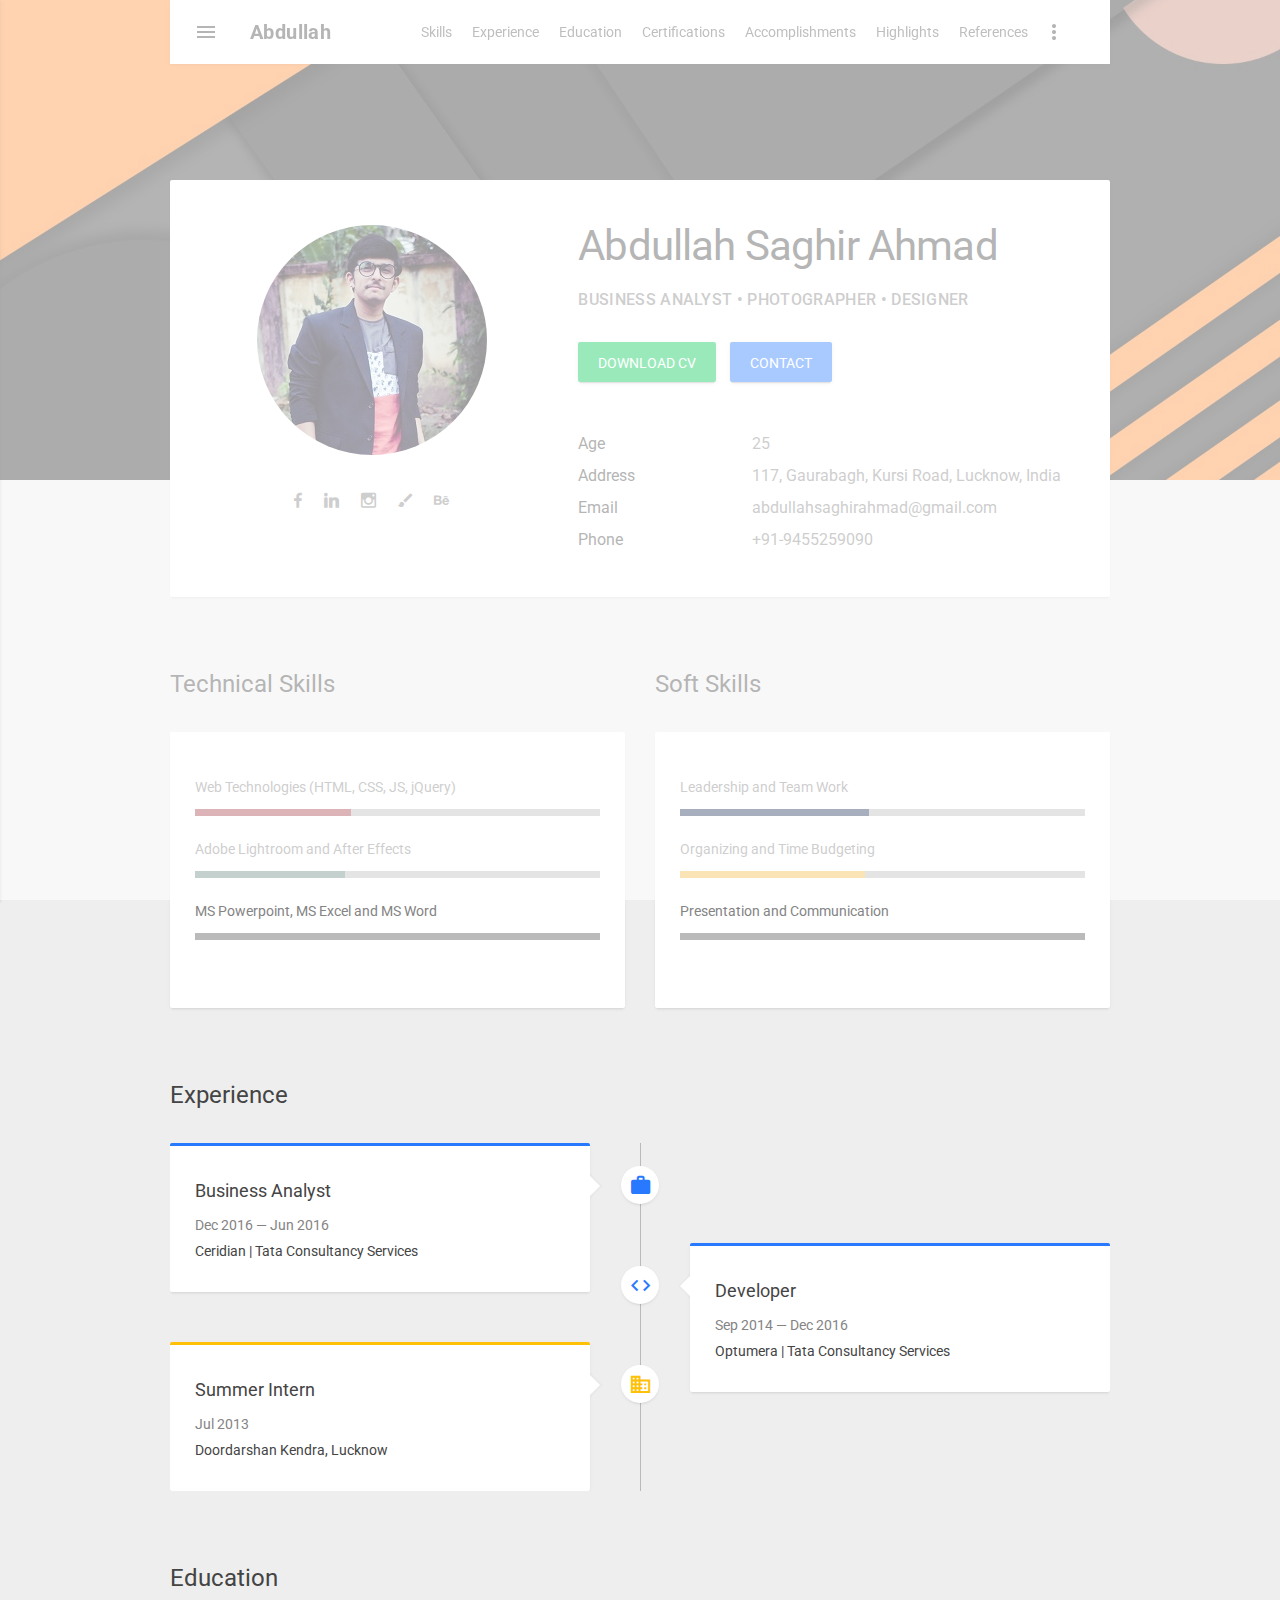
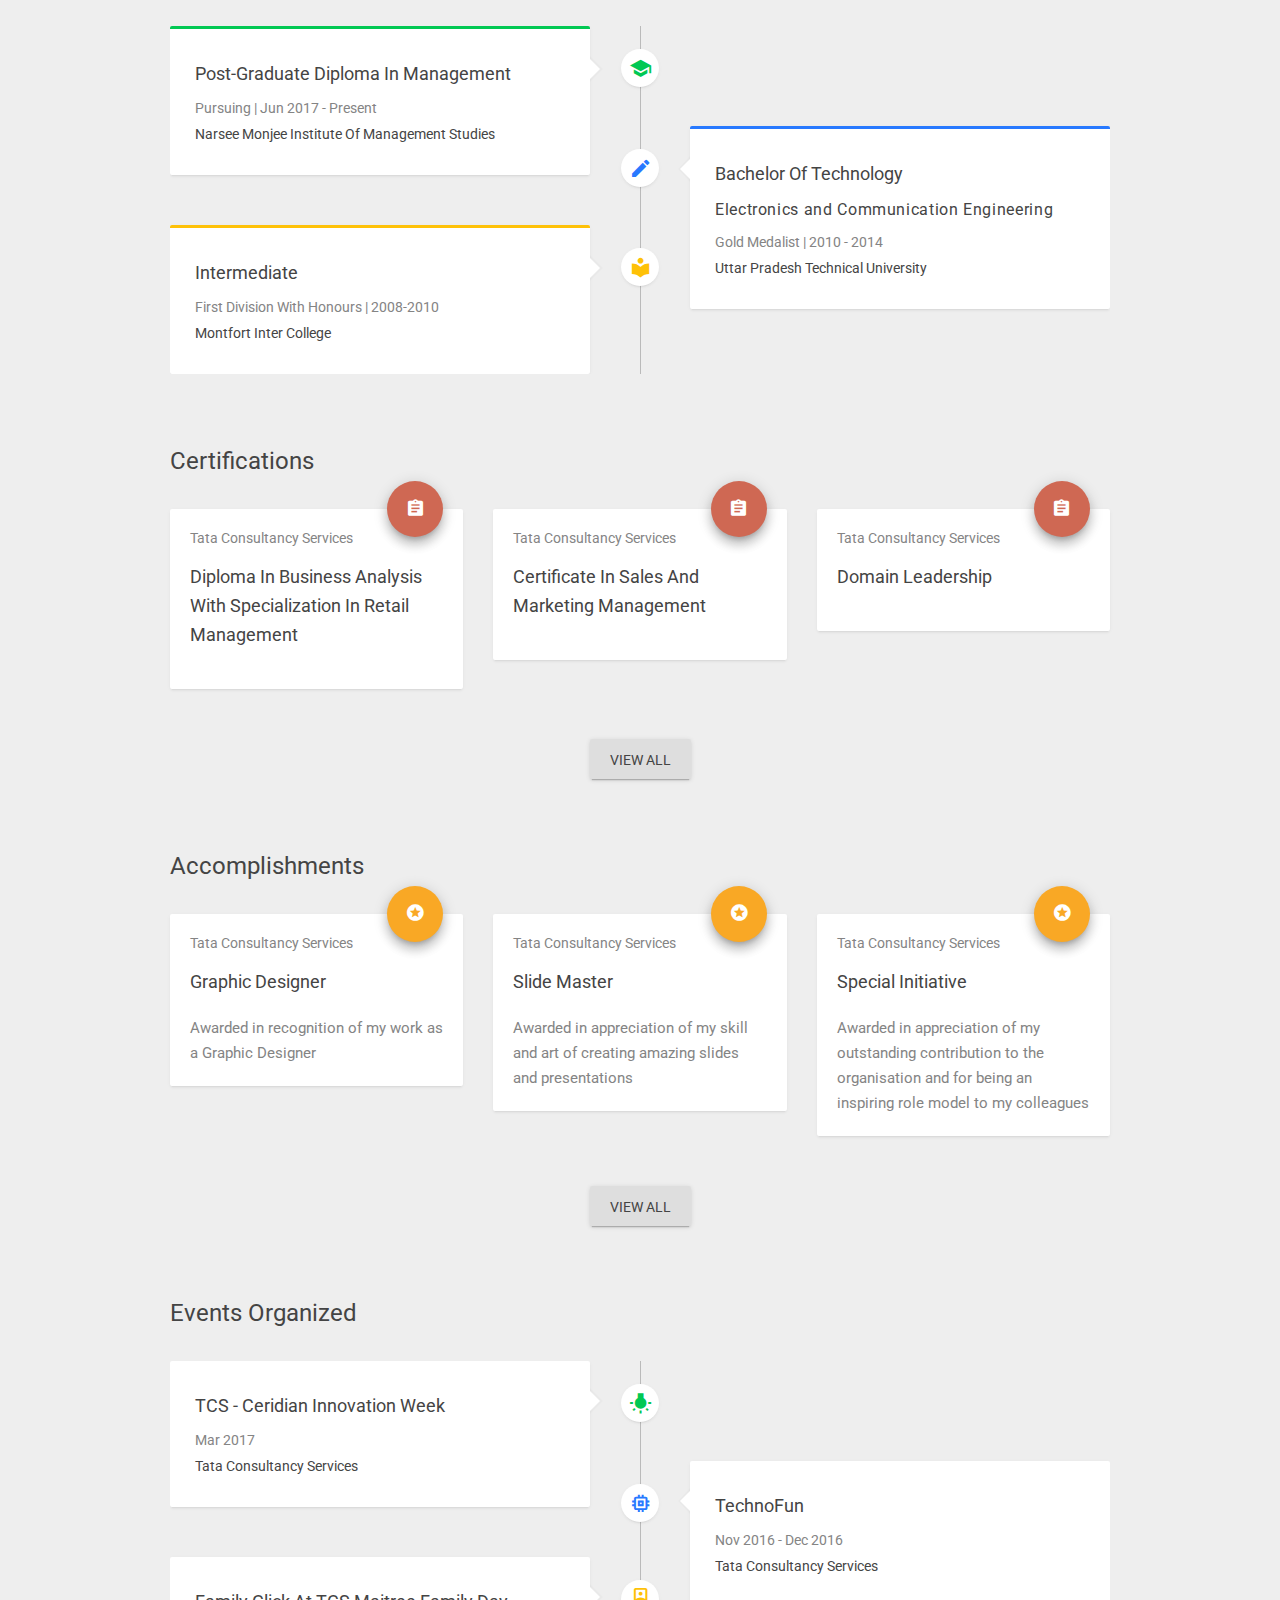
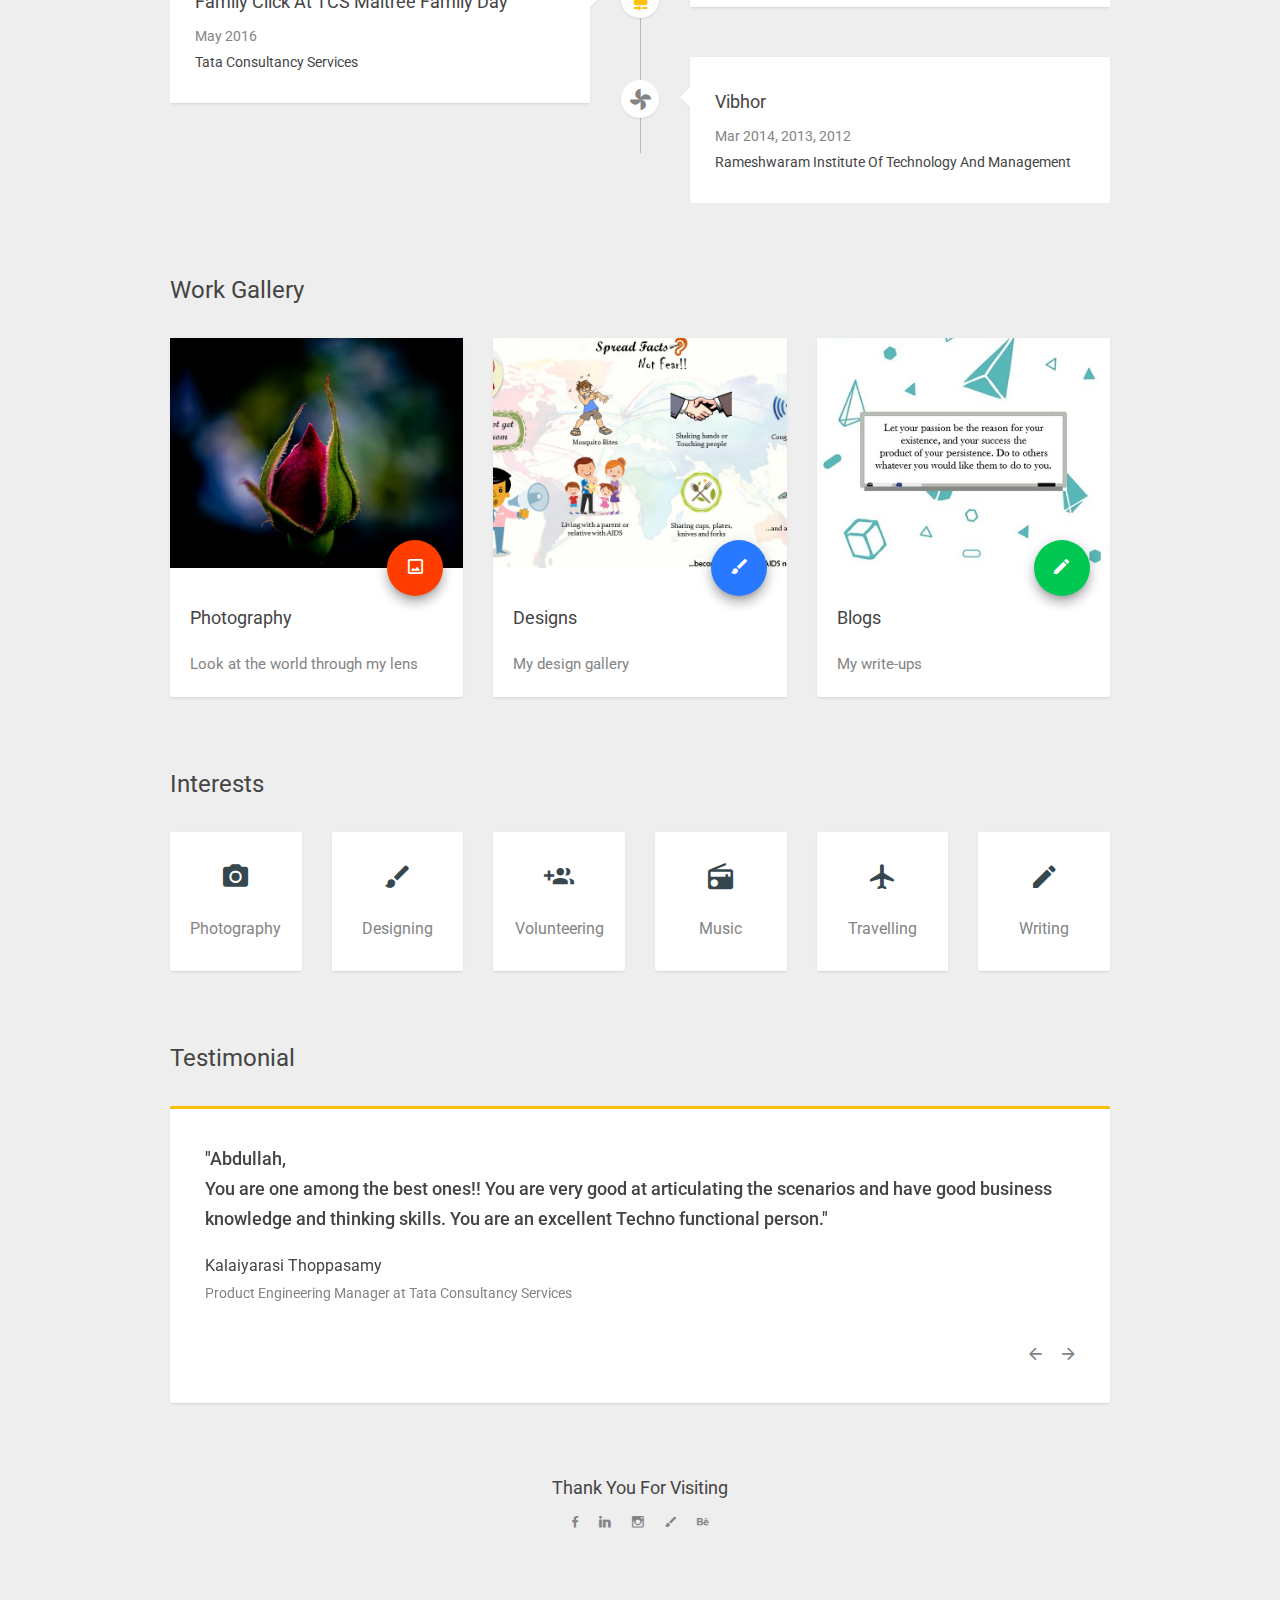
==== commit 81fc88ad: "skills updated" ====
--- a/index.html
+++ b/index.html
@@ -325,7 +325,7 @@
 			<h2 class="mb-30">technical skills</h2>
 			<div class="mdl-card mdl-shadow--2dp">
 				<div class="mb-30">
-					<span class="progress-cat">HTML & CSS</span>
+					<span class="progress-cat">Web Technologies (HTML, CSS, JS, jQuery)</span>
 					<div class="progress-bar-graph">
 						<div class="progress-bar-wrap">
 							<div class="bar-wrap ruby-bar">
@@ -335,47 +335,17 @@
 					</div>
 				</div>
 				<div class="mb-30">
-					<span class="progress-cat">Java</span>
-					<div class="progress-bar-graph">
-						<div class="progress-bar-wrap">
-							<div class="bar-wrap black-bar">
-								<span data-width="75"></span>
-							</div>
-						</div>
-					</div>
-				</div>
-				<div class="mb-30">
-					<span class="progress-cat">Adobe Lightroom</span>
+					<span class="progress-cat">Adobe Lightroom and After Effects</span>
 					<div class="progress-bar-graph">
 						<div class="progress-bar-wrap">
 							<div class="bar-wrap cyangrey-bar">
-								<span data-width="80"></span>
+								<span data-width="77"></span>
 							</div>
 						</div>
 					</div>
 				</div>
 				<div class="mb-30">
-					<span class="progress-cat">Adobe After Effects</span>
-					<div class="progress-bar-graph">
-						<div class="progress-bar-wrap">
-							<div class="bar-wrap beag-bar">
-								<span data-width="70"></span>
-							</div>
-						</div>
-					</div>
-				</div>
-				<div class="mb-30">
-					<span class="progress-cat">MS Powerpoint</span>
-					<div class="progress-bar-graph">
-						<div class="progress-bar-wrap">
-							<div class="bar-wrap darkorange-bar">
-								<span data-width="97"></span>
-							</div>
-						</div>
-					</div>
-				</div>
-				<div class="mb-30">
-					<span class="progress-cat">MS Excel</span>
+					<span class="progress-cat">MS Powerpoint, MS Excel and MS Word</span>
 					<div class="progress-bar-graph">
 						<div class="progress-bar-wrap">
 							<div class="bar-wrap darkblue-bar">
@@ -390,27 +360,17 @@
 			<h2 class="mb-30">soft skills</h2>
 			<div class="mdl-card mdl-shadow--2dp">
 				<div class="mb-30">
-					<span class="progress-cat">Leadership</span>
-					<div class="progress-bar-graph">
-						<div class="progress-bar-wrap">
-							<div class="bar-wrap s1-bar">
-								<span data-width="97"></span>
-							</div>
-						</div>
-					</div>
-				</div>
-				<div class="mb-30">
-					<span class="progress-cat">Organizing</span>
+					<span class="progress-cat">Leadership and Team Work</span>
 					<div class="progress-bar-graph">
 						<div class="progress-bar-wrap">
 							<div class="bar-wrap s2-bar">
-								<span data-width="95"></span>
+								<span data-width="97"></span>
 							</div>
 						</div>
 					</div>
 				</div>
 				<div class="mb-30">
-					<span class="progress-cat">Time Budgeting</span>
+					<span class="progress-cat">Organizing and Time Budgeting</span>
 					<div class="progress-bar-graph">
 						<div class="progress-bar-wrap">
 							<div class="bar-wrap s3-bar">
@@ -420,36 +380,15 @@
 					</div>
 				</div>
 				<div class="mb-30">
-					<span class="progress-cat">Presentation</span>
+					<span class="progress-cat">Presentation and Communication</span>
 					<div class="progress-bar-graph">
 						<div class="progress-bar-wrap">
-							<div class="bar-wrap s4-bar">
+							<div class="bar-wrap s1-bar">
 								<span data-width="98"></span>
 							</div>
 						</div>
 					</div>
 				</div>
-				<div class="mb-30">
-					<span class="progress-cat">Communication</span>
-					<div class="progress-bar-graph">
-						<div class="progress-bar-wrap">
-							<div class="bar-wrap s5-bar">
-								<span data-width="96"></span>
-							</div>
-						</div>
-					</div>
-				</div>
-				<div class="mb-30">
-					<span class="progress-cat">Team Work</span>
-					<div class="progress-bar-graph">
-						<div class="progress-bar-wrap">
-							<div class="bar-wrap s6-bar">
-								<span data-width="94"></span>
-							</div>
-						</div>
-					</div>
-				</div>
-
 			</div>
 		</div>
 	</div>
--- a/css/style.css
+++ b/css/style.css
@@ -1446,20 +1446,20 @@
           background: #7B8937; }
 
 .skills-sec .progress-bar-graph span {
-  height: 4px;
+  height: 7px;
   width: 0px;
   display: block;
   float: left;
   position: relative;
   overflow: visible !important; }
   .skills-sec .progress-bar-graph span:after {
-    border-radius: 50%;
+    border-radius: 0%;
     content: "";
-    height: 13px;
+    height: 0px;
     position: absolute;
     right: 0px;
     top: -5px;
-    width: 13px; }
+    width: 0px; }
 
 /*Profile Sec*/
 .profile-sec .profile-icon {
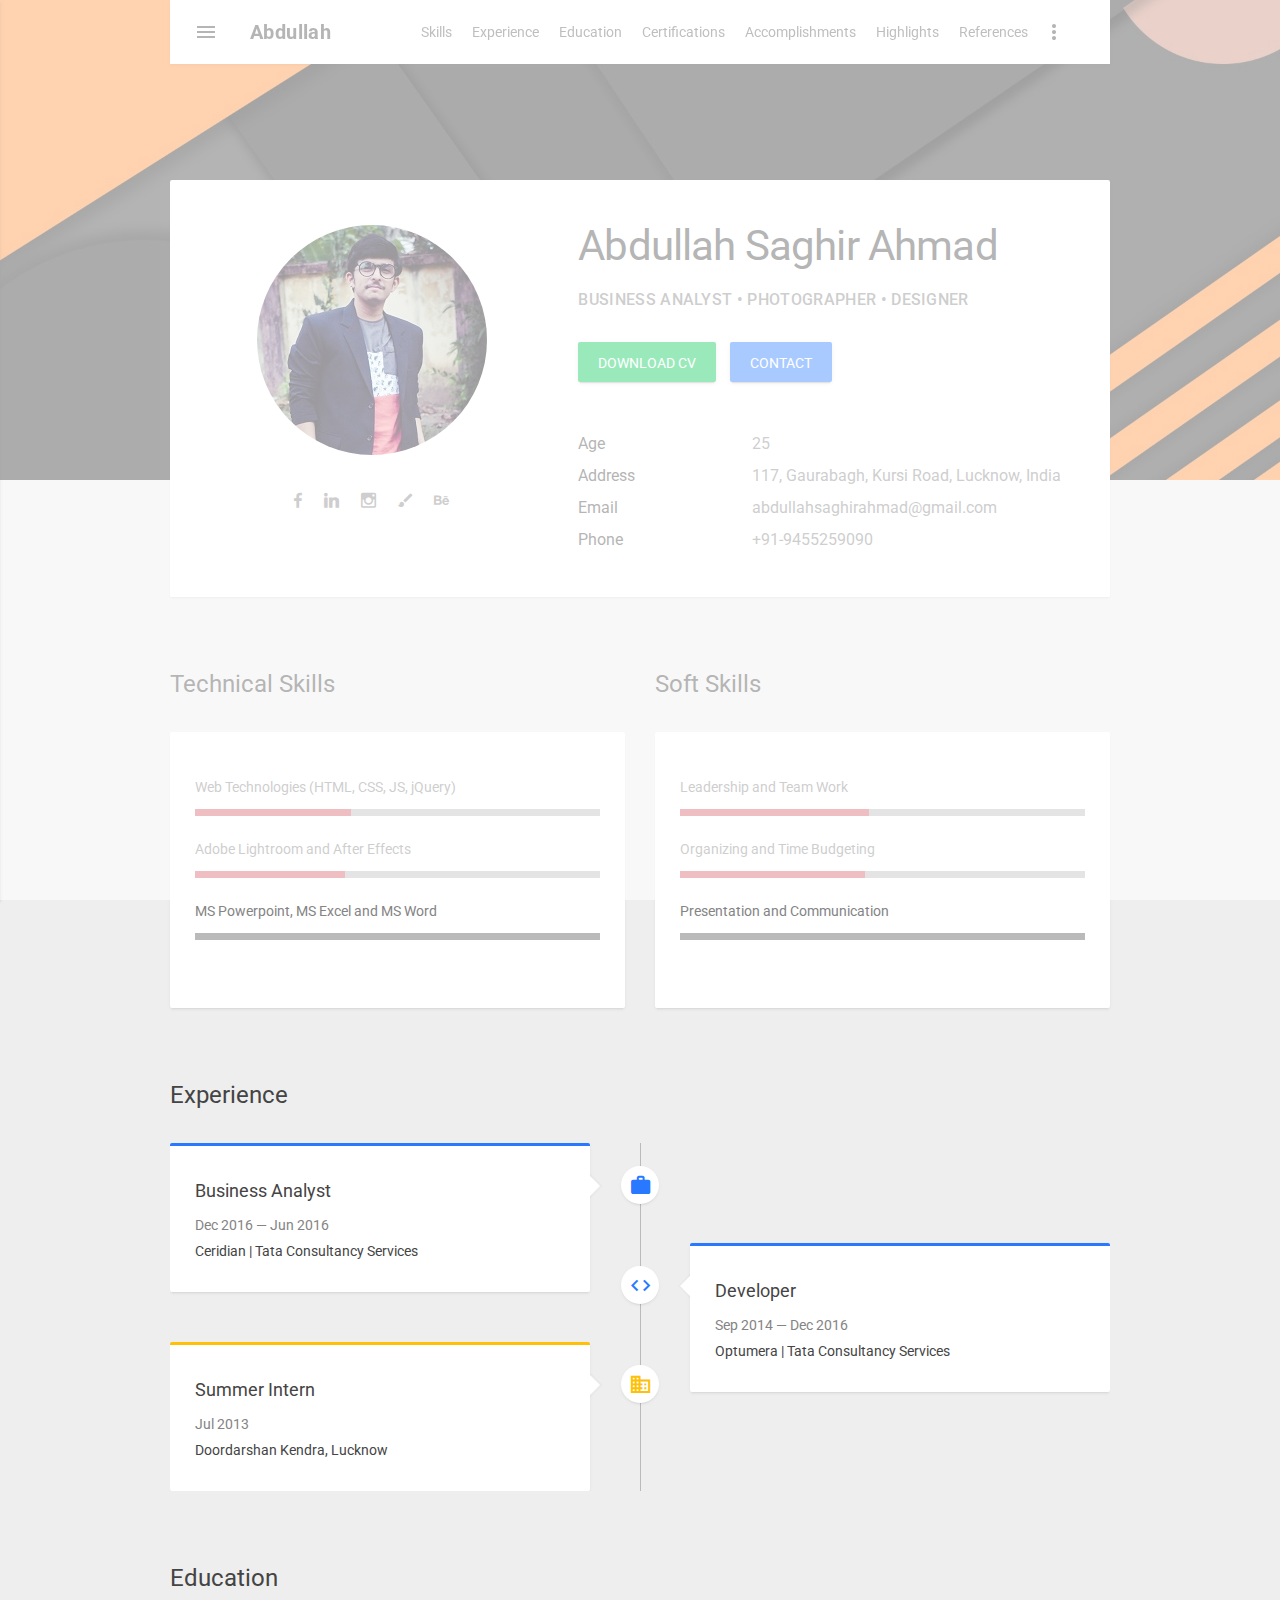
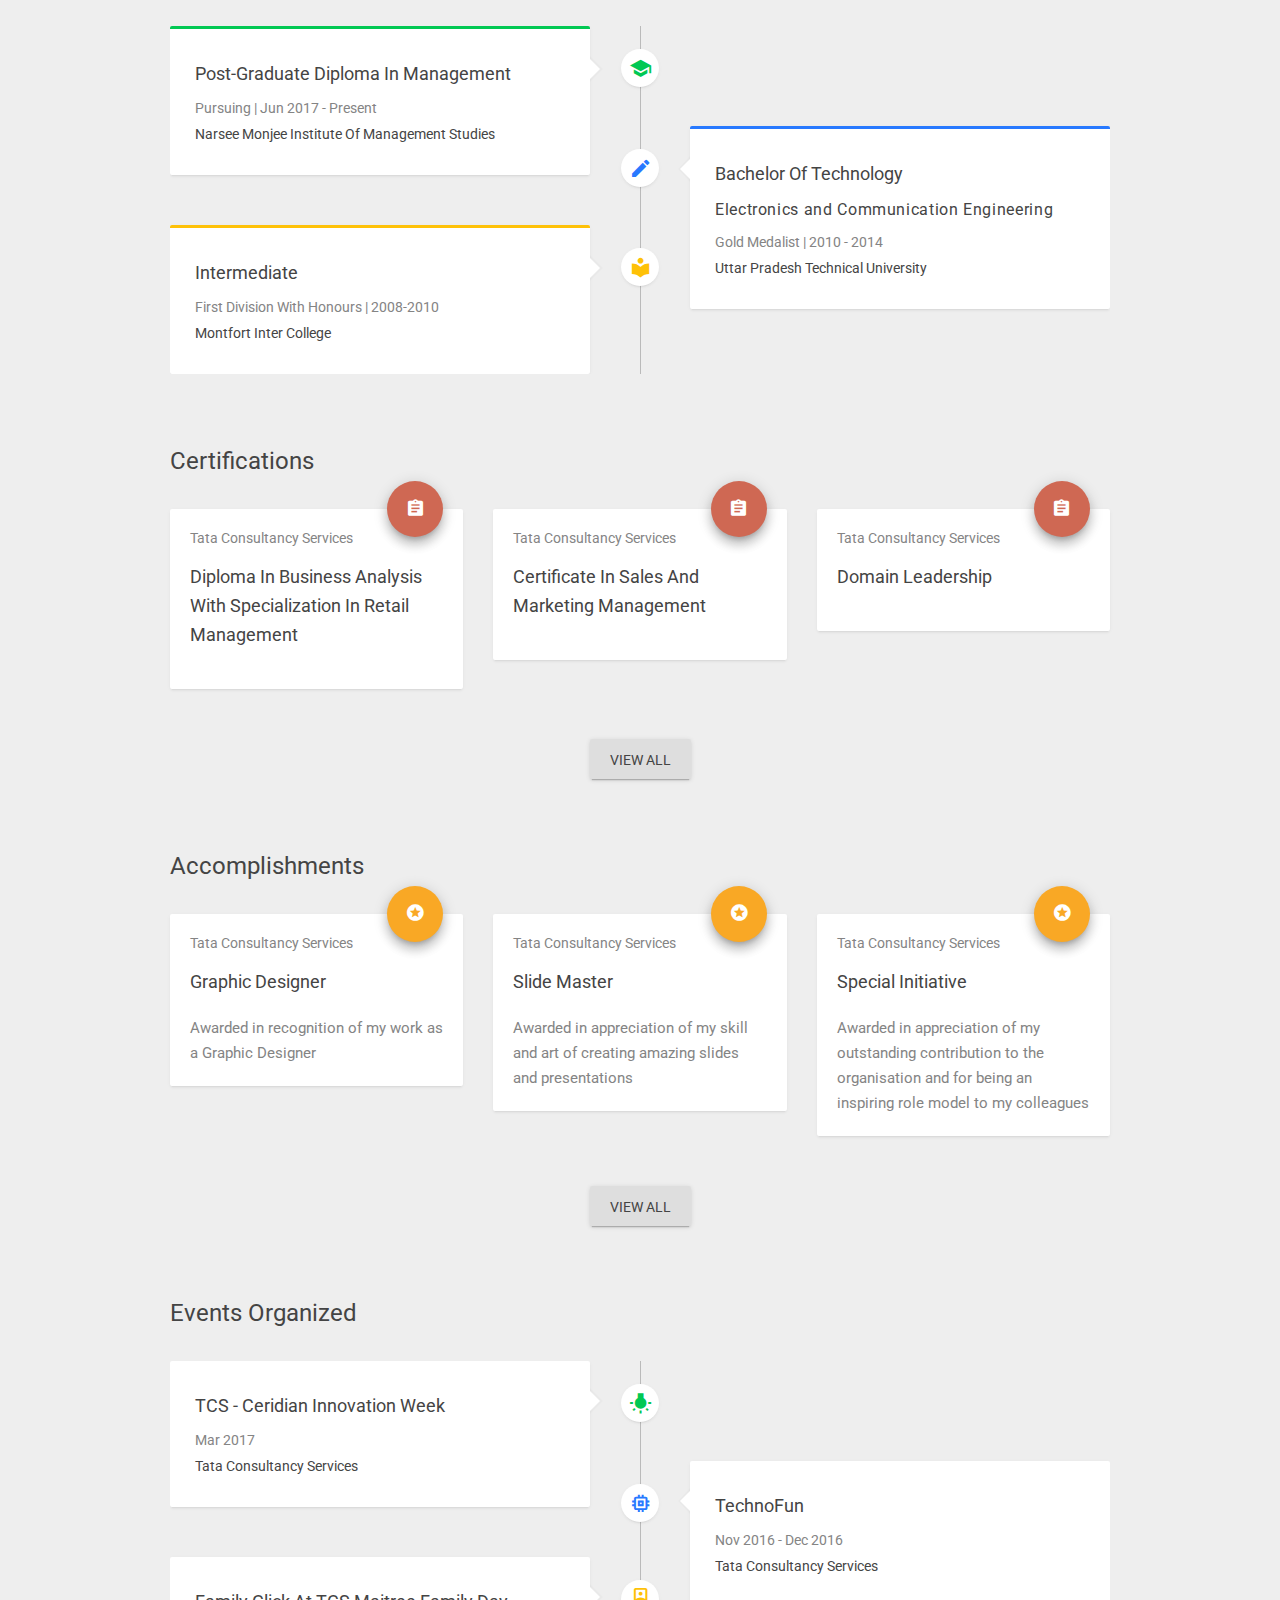
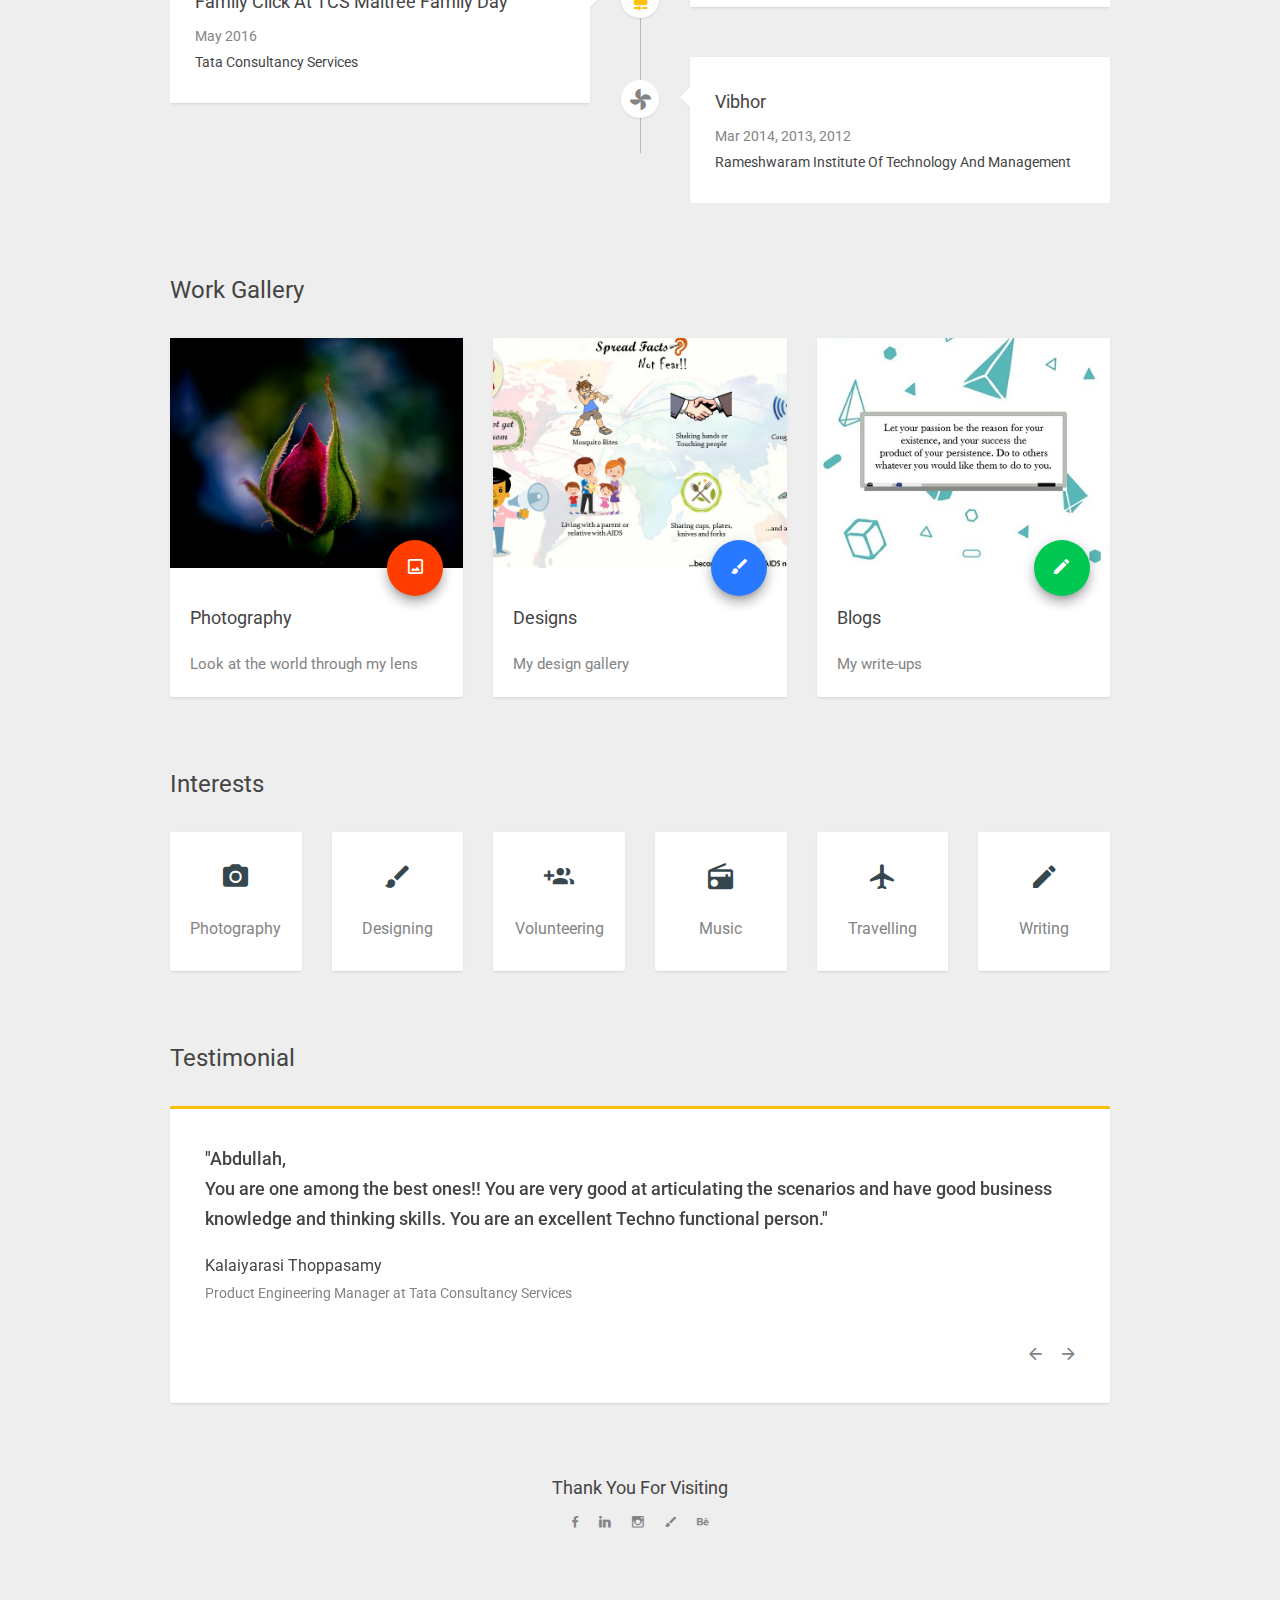
==== commit 1a50c1b0: "skills updated" ====
--- a/index.html
+++ b/index.html
@@ -328,7 +328,7 @@
 					<span class="progress-cat">Web Technologies (HTML, CSS, JS, jQuery)</span>
 					<div class="progress-bar-graph">
 						<div class="progress-bar-wrap">
-							<div class="bar-wrap ruby-bar">
+							<div class="bar-wrap s1-bar">
 								<span data-width="80"></span>
 							</div>
 						</div>
@@ -338,7 +338,7 @@
 					<span class="progress-cat">Adobe Lightroom and After Effects</span>
 					<div class="progress-bar-graph">
 						<div class="progress-bar-wrap">
-							<div class="bar-wrap cyangrey-bar">
+							<div class="bar-wrap s1-bar">
 								<span data-width="77"></span>
 							</div>
 						</div>
@@ -348,7 +348,7 @@
 					<span class="progress-cat">MS Powerpoint, MS Excel and MS Word</span>
 					<div class="progress-bar-graph">
 						<div class="progress-bar-wrap">
-							<div class="bar-wrap darkblue-bar">
+							<div class="bar-wrap s1-bar">
 								<span data-width="85"></span>
 							</div>
 						</div>
@@ -363,7 +363,7 @@
 					<span class="progress-cat">Leadership and Team Work</span>
 					<div class="progress-bar-graph">
 						<div class="progress-bar-wrap">
-							<div class="bar-wrap s2-bar">
+							<div class="bar-wrap s1-bar">
 								<span data-width="97"></span>
 							</div>
 						</div>
@@ -373,7 +373,7 @@
 					<span class="progress-cat">Organizing and Time Budgeting</span>
 					<div class="progress-bar-graph">
 						<div class="progress-bar-wrap">
-							<div class="bar-wrap s3-bar">
+							<div class="bar-wrap s1-bar">
 								<span data-width="95"></span>
 							</div>
 						</div>
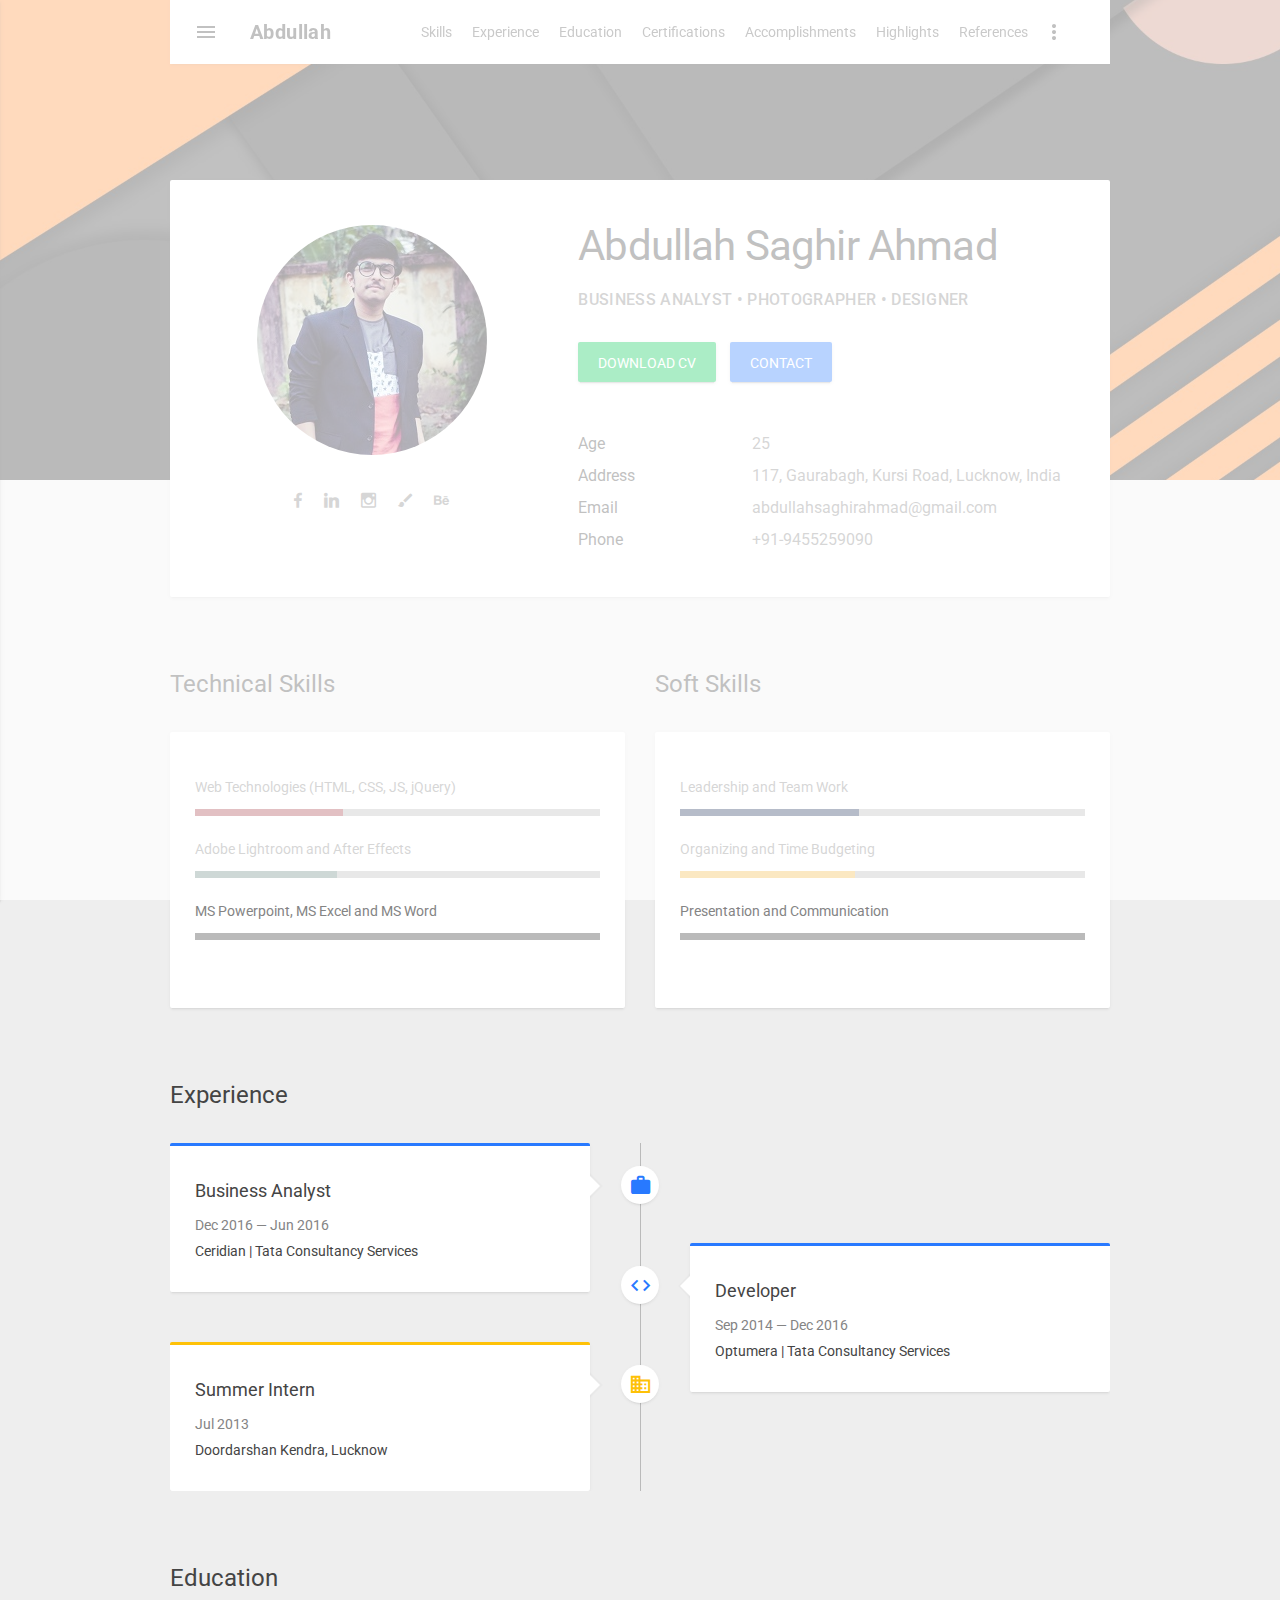
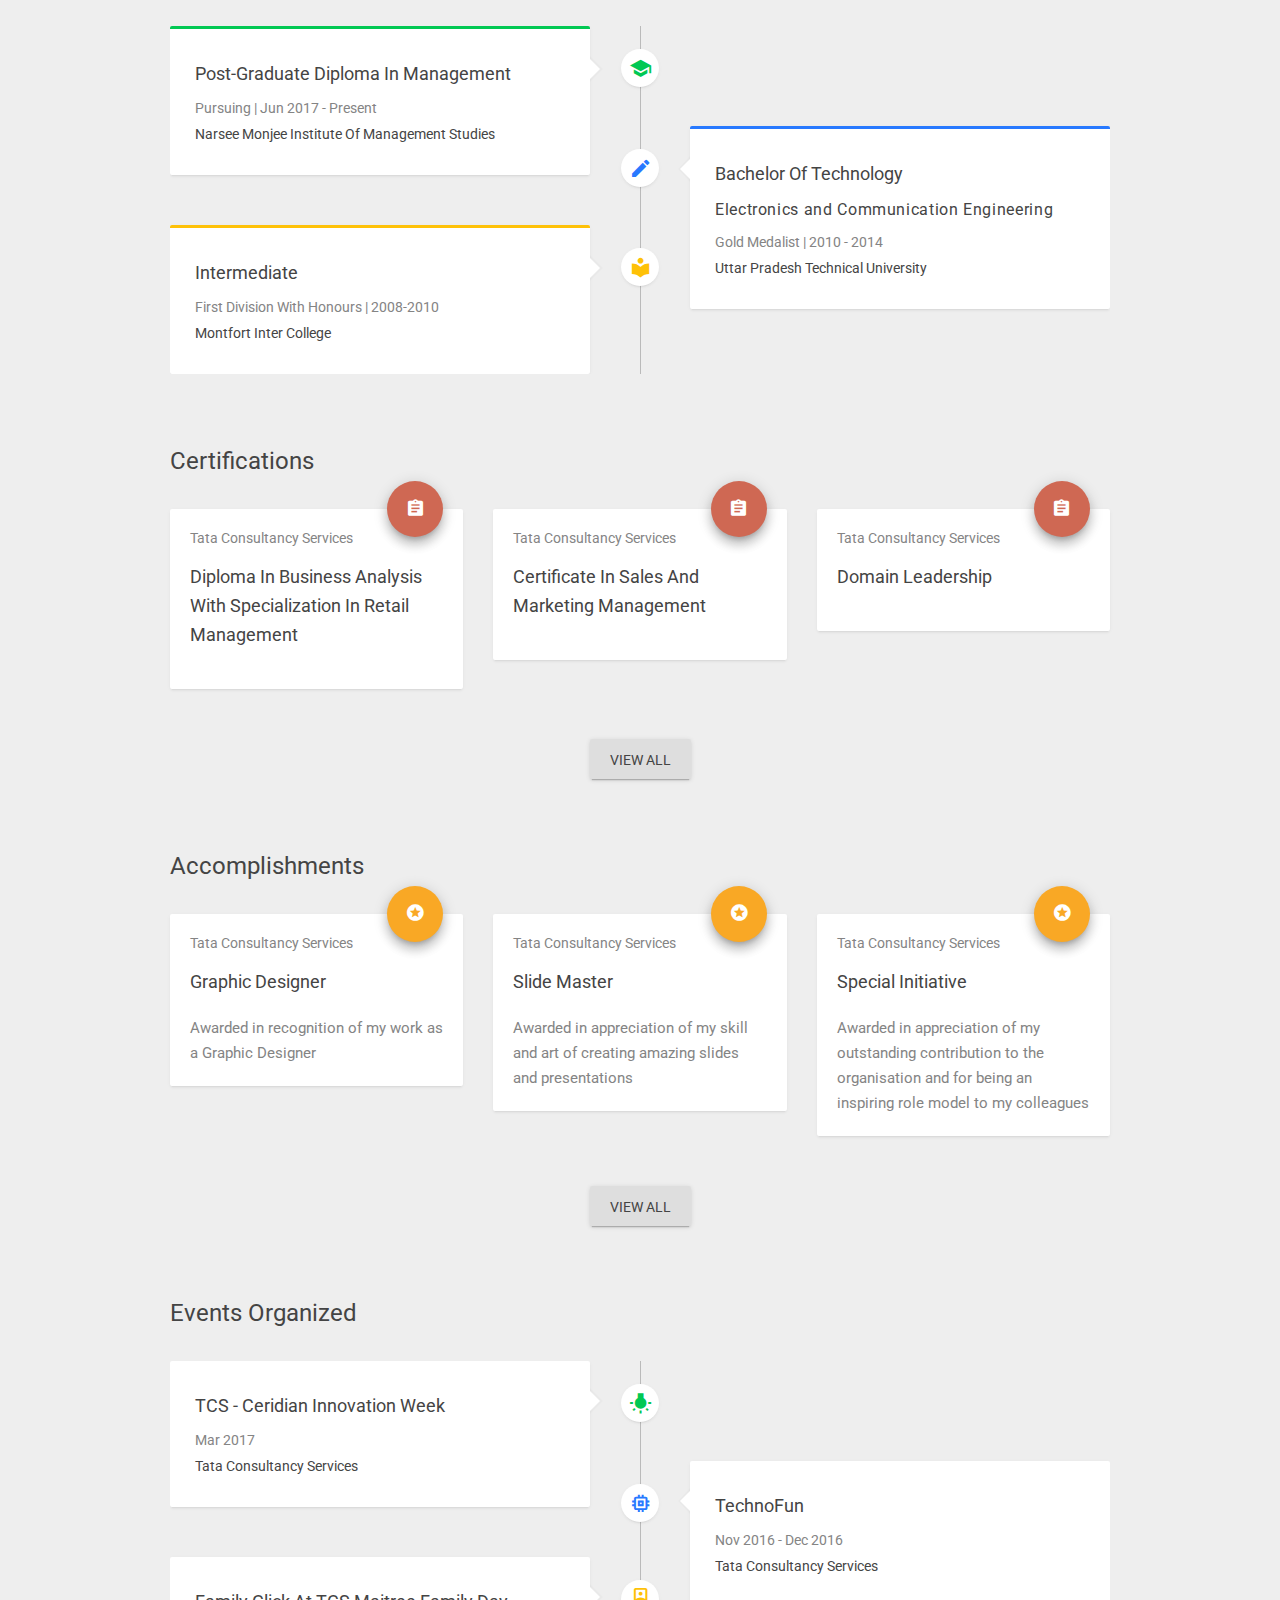
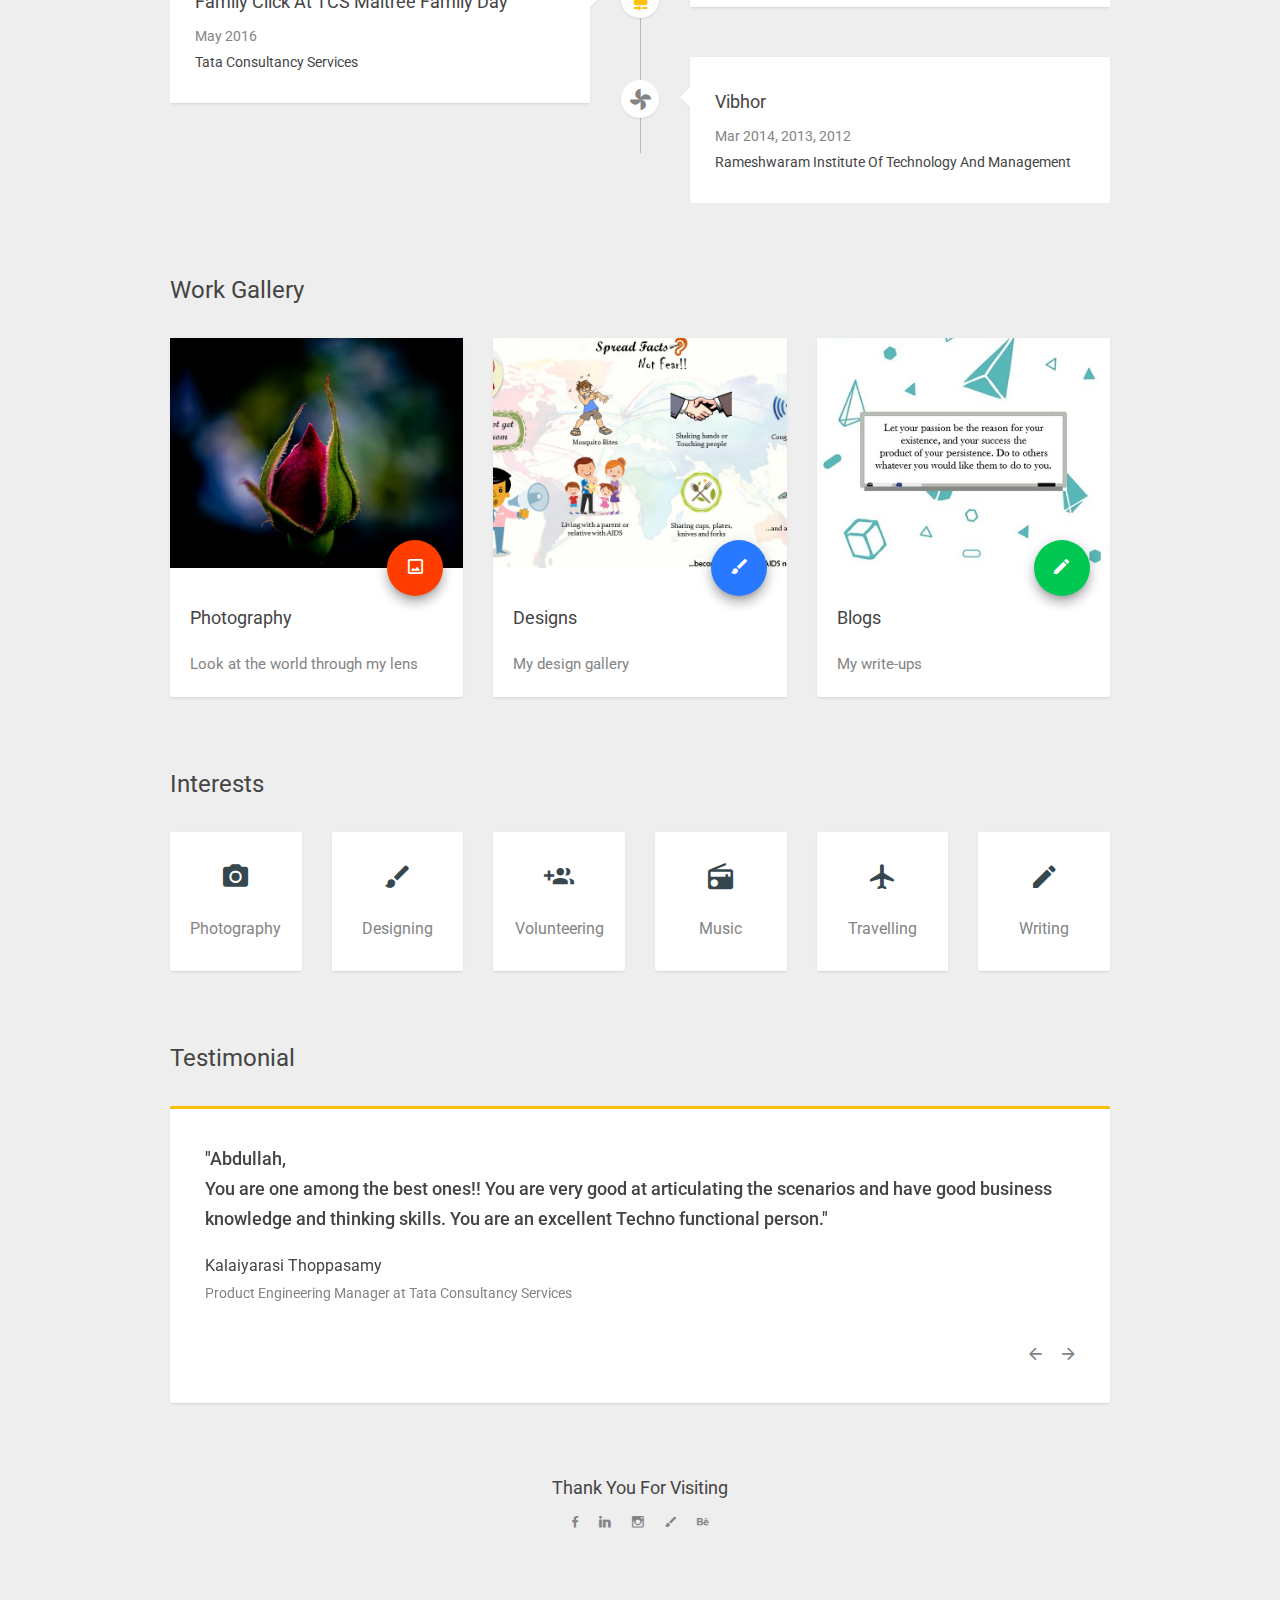
==== commit bed50ba9: "skills updated" ====
--- a/index.html
+++ b/index.html
@@ -328,7 +328,7 @@
 					<span class="progress-cat">Web Technologies (HTML, CSS, JS, jQuery)</span>
 					<div class="progress-bar-graph">
 						<div class="progress-bar-wrap">
-							<div class="bar-wrap s1-bar">
+							<div class="bar-wrap ruby-bar">
 								<span data-width="80"></span>
 							</div>
 						</div>
@@ -338,7 +338,7 @@
 					<span class="progress-cat">Adobe Lightroom and After Effects</span>
 					<div class="progress-bar-graph">
 						<div class="progress-bar-wrap">
-							<div class="bar-wrap s1-bar">
+							<div class="bar-wrap cyangrey-bar">
 								<span data-width="77"></span>
 							</div>
 						</div>
@@ -348,7 +348,7 @@
 					<span class="progress-cat">MS Powerpoint, MS Excel and MS Word</span>
 					<div class="progress-bar-graph">
 						<div class="progress-bar-wrap">
-							<div class="bar-wrap s1-bar">
+							<div class="bar-wrap darkblue-bar">
 								<span data-width="85"></span>
 							</div>
 						</div>
@@ -363,7 +363,7 @@
 					<span class="progress-cat">Leadership and Team Work</span>
 					<div class="progress-bar-graph">
 						<div class="progress-bar-wrap">
-							<div class="bar-wrap s1-bar">
+							<div class="bar-wrap s2-bar">
 								<span data-width="97"></span>
 							</div>
 						</div>
@@ -373,7 +373,7 @@
 					<span class="progress-cat">Organizing and Time Budgeting</span>
 					<div class="progress-bar-graph">
 						<div class="progress-bar-wrap">
-							<div class="bar-wrap s1-bar">
+							<div class="bar-wrap s3-bar">
 								<span data-width="95"></span>
 							</div>
 						</div>
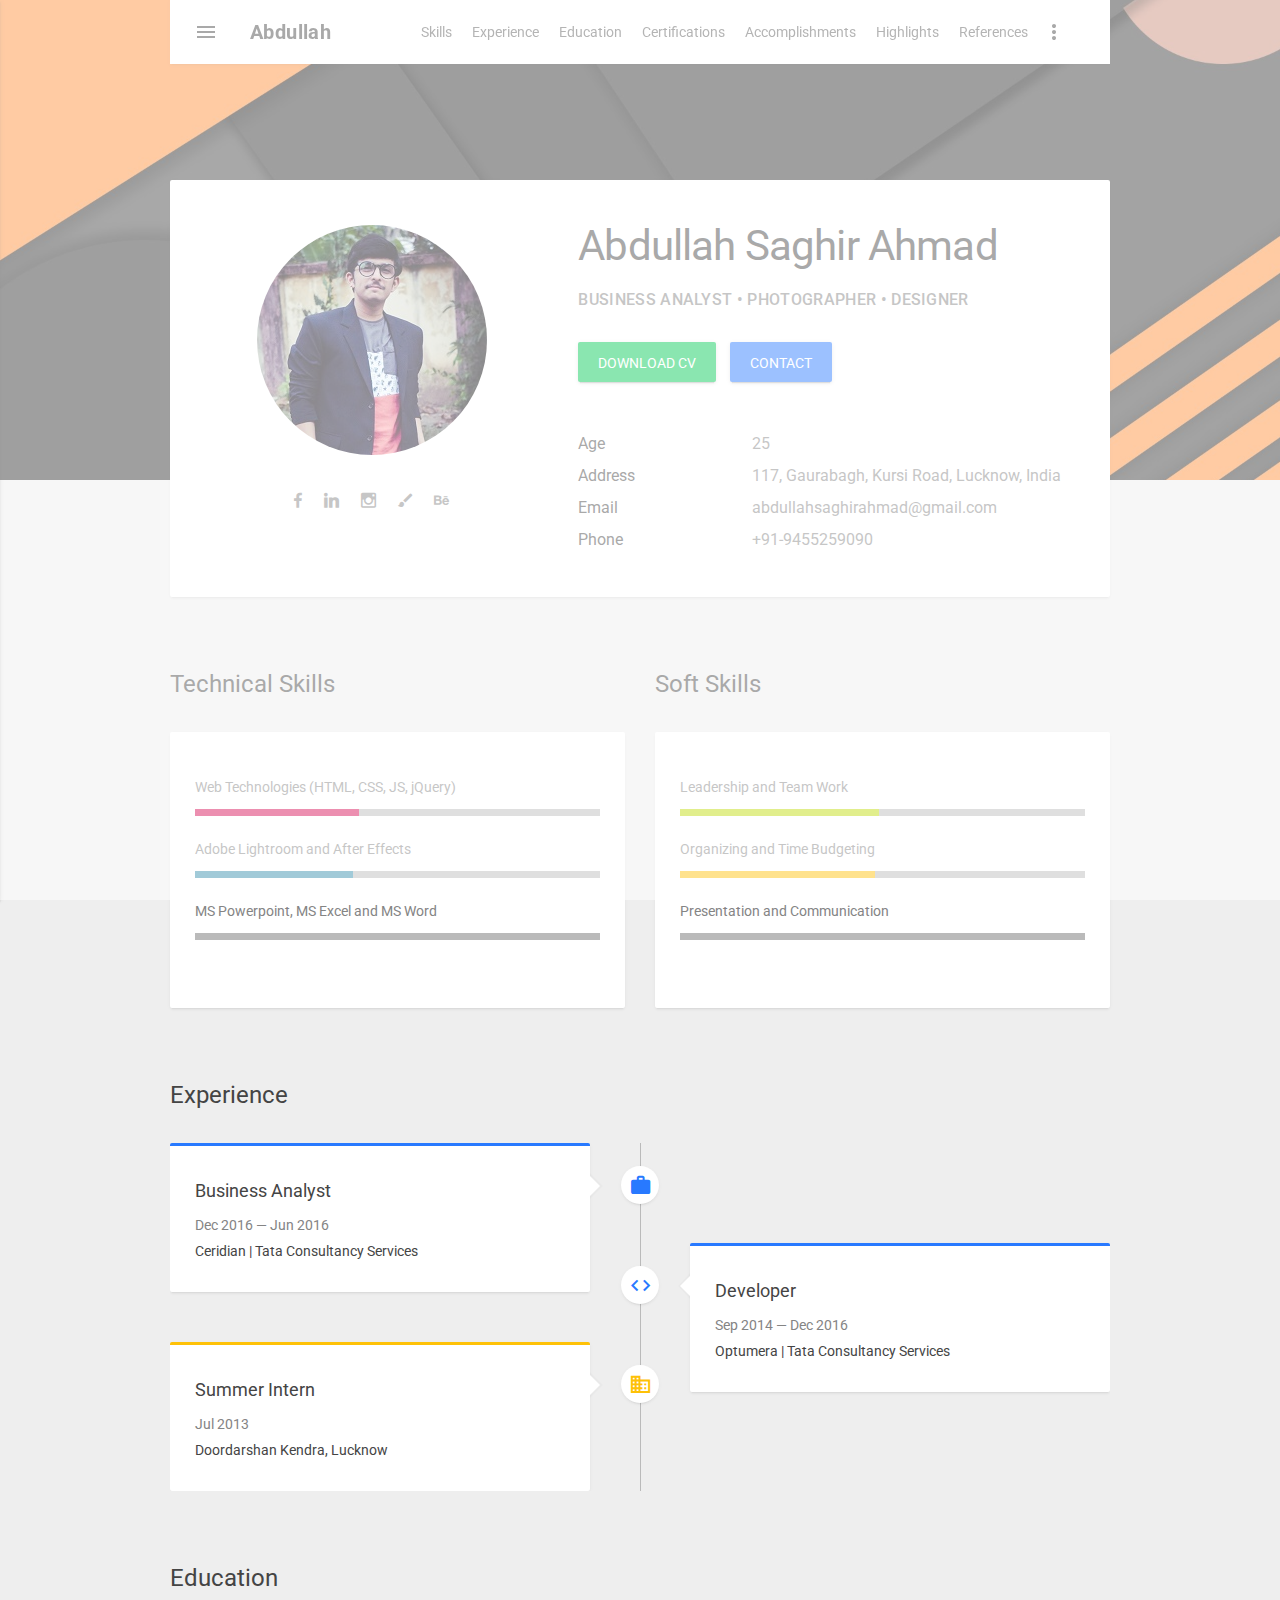
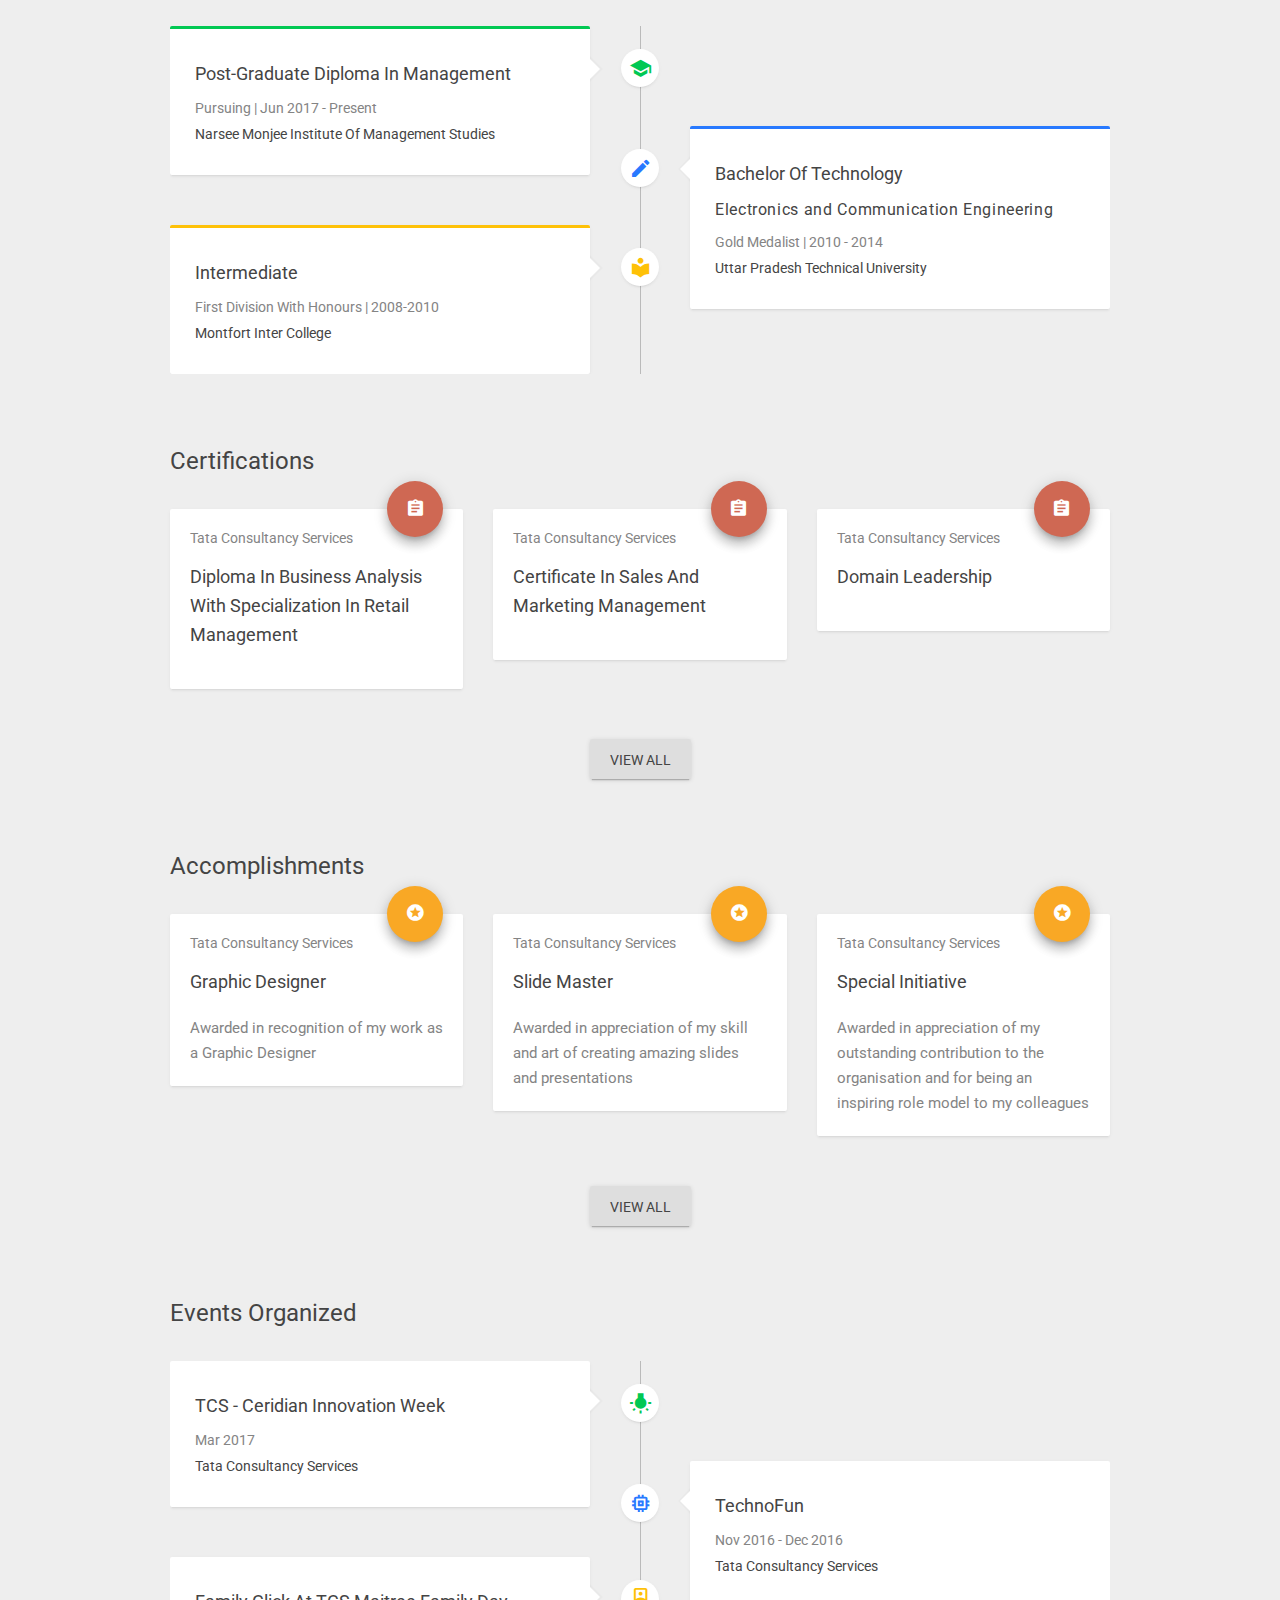
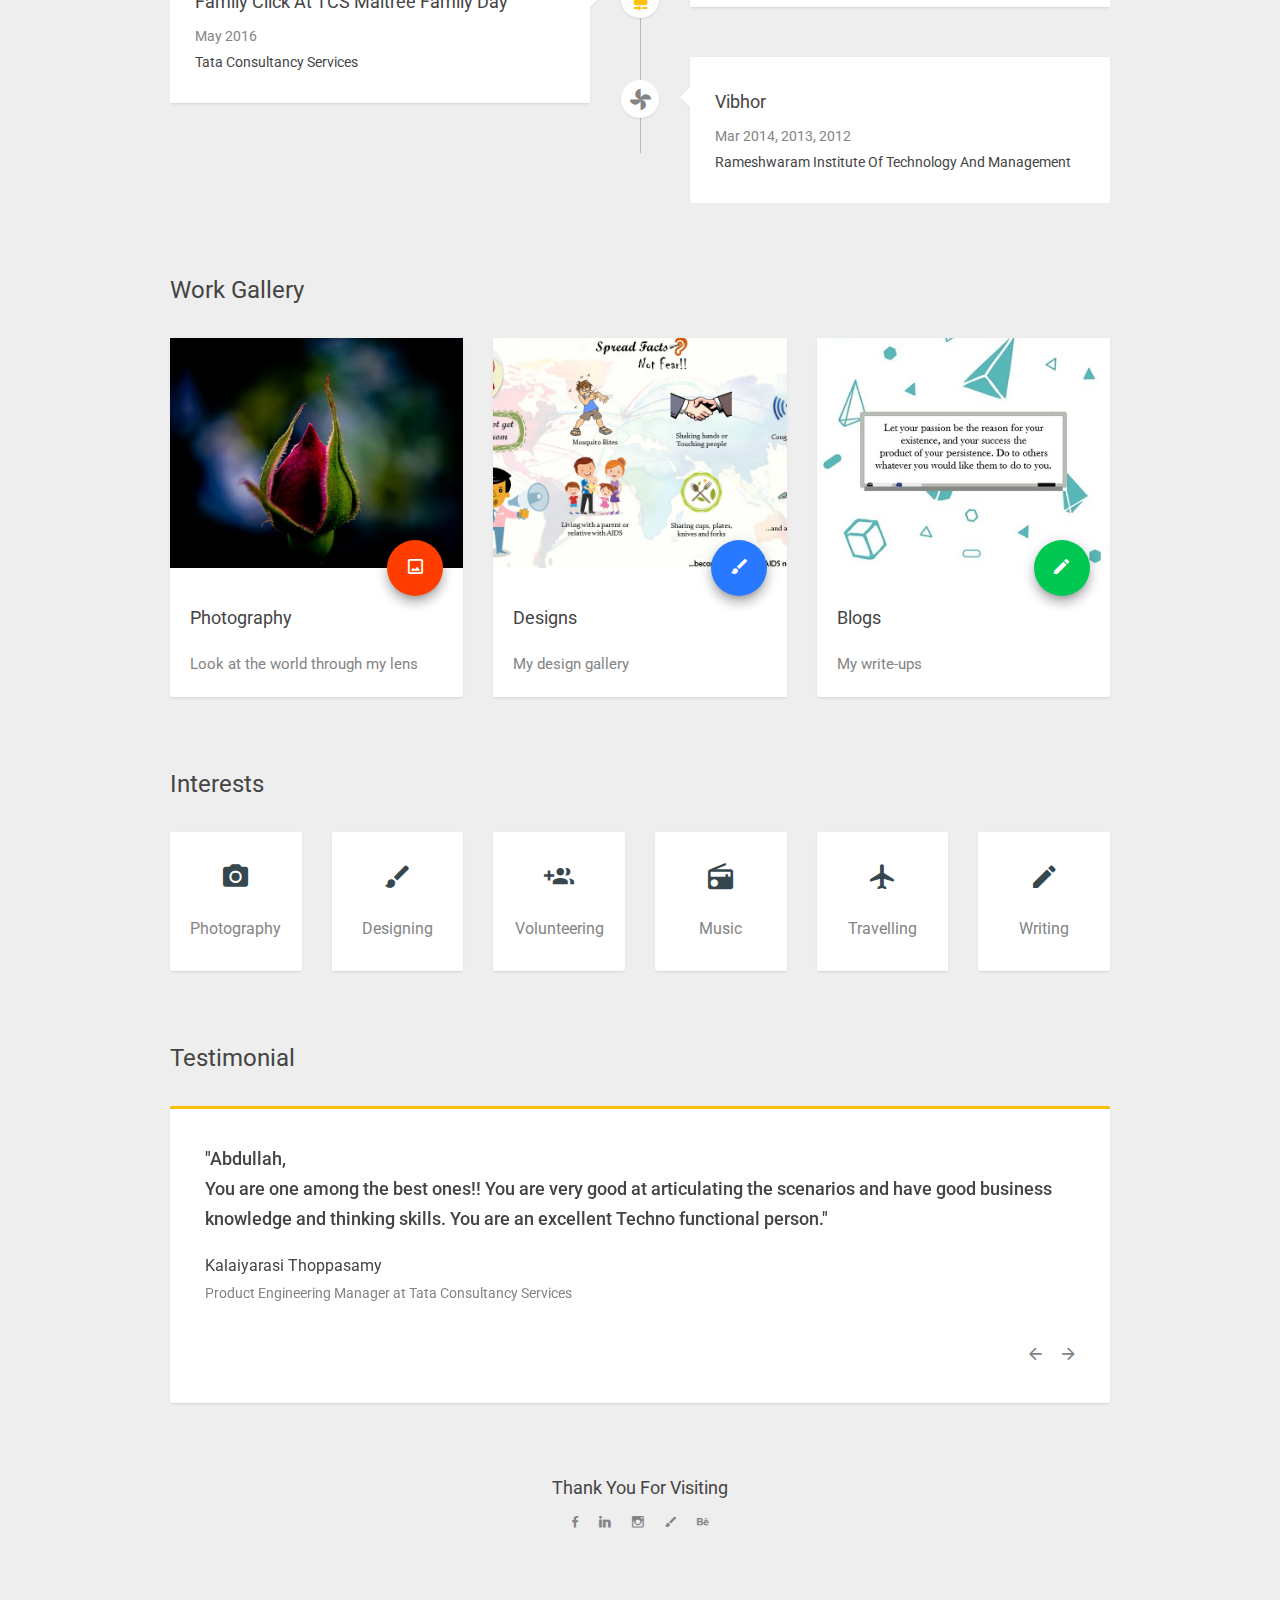
==== commit a0614e64: "images fixed" ====
--- a/index.html
+++ b/index.html
@@ -328,7 +328,7 @@
 					<span class="progress-cat">Web Technologies (HTML, CSS, JS, jQuery)</span>
 					<div class="progress-bar-graph">
 						<div class="progress-bar-wrap">
-							<div class="bar-wrap ruby-bar">
+							<div class="bar-wrap t1-bar">
 								<span data-width="80"></span>
 							</div>
 						</div>
@@ -338,7 +338,7 @@
 					<span class="progress-cat">Adobe Lightroom and After Effects</span>
 					<div class="progress-bar-graph">
 						<div class="progress-bar-wrap">
-							<div class="bar-wrap cyangrey-bar">
+							<div class="bar-wrap t2-bar">
 								<span data-width="77"></span>
 							</div>
 						</div>
@@ -348,7 +348,7 @@
 					<span class="progress-cat">MS Powerpoint, MS Excel and MS Word</span>
 					<div class="progress-bar-graph">
 						<div class="progress-bar-wrap">
-							<div class="bar-wrap darkblue-bar">
+							<div class="bar-wrap t3-bar">
 								<span data-width="85"></span>
 							</div>
 						</div>
@@ -373,7 +373,7 @@
 					<span class="progress-cat">Organizing and Time Budgeting</span>
 					<div class="progress-bar-graph">
 						<div class="progress-bar-wrap">
-							<div class="bar-wrap s3-bar">
+							<div class="bar-wrap yellow-bar">
 								<span data-width="95"></span>
 							</div>
 						</div>
@@ -1039,7 +1039,7 @@
 
 <div class="remodal" data-remodal-id="modal_ba">
 	<a data-remodal-action="close" class="remodal-close"></a>
-	<img src="img/tcs.png"/>
+	<img src="img/tcs.png" class="modalImages"/>
 	<div class="row">
 		<div class="col-sm-12 mb-30">
 			<div class="mdl-card mdl-shadow--2dp pa-0">
@@ -1076,7 +1076,7 @@
 
 <div class="remodal" data-remodal-id="modal_dev">
 	<a data-remodal-action="close" class="remodal-close"></a>
-	<img src="img/tcs.png"/>
+	<img src="img/tcs.png" class="modalImages"/>
 	<div class="row">
 		<div class="col-sm-12 mb-30">
 			<div class="mdl-card mdl-shadow--2dp pa-0">
@@ -1121,7 +1121,7 @@
 
 <div class="remodal" data-remodal-id="modal_ddk">
 	<a data-remodal-action="close" class="remodal-close"></a>
-	<img src="img/ddk.png"/>
+	<img src="img/ddk.png" class="modalImages"/>
 	<div class="row">
 		<div class="col-sm-12 mb-30">
 			<div class="mdl-card mdl-shadow--2dp pa-0">
@@ -1145,7 +1145,7 @@
 
 <div class="remodal" data-remodal-id="modal_inovation">
 	<a data-remodal-action="close" class="remodal-close"></a>
-	<img src="img/iw.png"/>
+	<img src="img/iw.png" class="modalImages"/>
 	<div class="row">
 		<div class="col-sm-12 mb-30">
 			<div class="mdl-card mdl-shadow--2dp pa-0">
@@ -1166,11 +1166,11 @@
 						</ul>
 					</p>
 					<br><br>
-					<img src="img/iw1.png"/>
+					<img src="img/iw1.png" class="modalImages"/>
 					<br><br>
-					<img src="img/iw2.png"/>
+					<img src="img/iw2.png" class="modalImages"/>
 					<br><br>
-					<img src="img/iw3.png"/>
+					<img src="img/iw3.png" class="modalImages"/>
 				</div>
 			</div>
 		</div>
@@ -1179,7 +1179,7 @@
 
 <div class="remodal" data-remodal-id="modal_technofun">
 	<a data-remodal-action="close" class="remodal-close"></a>
-	<img src="img/technofun.png"/>
+	<img src="img/technofun.png" class="modalImages"/>
 	<div class="row">
 		<div class="col-sm-12 mb-30">
 			<div class="mdl-card mdl-shadow--2dp pa-0">
@@ -1201,15 +1201,15 @@
 			</ul>
 		</p>
 		<br><br>
-		<img src="img/tf1.png"/>
+		<img src="img/tf1.png" class="modalImages"/>
 		<br><br>
-		<img src="img/tf2.png"/>
+		<img src="img/tf2.png" class="modalImages"/>
 		<br><br>
-		<img src="img/tf3.png"/>
+		<img src="img/tf3.png" class="modalImages"/>
 		<br><br>
-		<img src="img/tf4.png"/>
+		<img src="img/tf4.png" class="modalImages"/>
 		<br><br>
-		<img src="img/tf5.png"/>
+		<img src="img/tf5.png" class="modalImages"/>
 </div>
 </div>
 </div>
@@ -1218,7 +1218,7 @@
 
 <div class="remodal" data-remodal-id="modal_familyday">
 	<a data-remodal-action="close" class="remodal-close"></a>
-	<img src="img/maitree.png"/>
+	<img src="img/maitree.png" class="modalImages"/>
 	<div class="row">
 		<div class="col-sm-12 mb-30">
 			<div class="mdl-card mdl-shadow--2dp pa-0">
@@ -1239,7 +1239,7 @@
 
 <div class="remodal" data-remodal-id="modal_vibhor">
 	<a data-remodal-action="close" class="remodal-close"></a>
-	<img src="img/ritm.png"/>
+	<img src="img/ritm.png" class="modalImages"/>
 	<div class="row">
 		<div class="col-sm-12 mb-30">
 			<div class="mdl-card mdl-shadow--2dp pa-0">
--- a/css/style.css
+++ b/css/style.css
@@ -1395,17 +1395,17 @@
         .skills-sec .progress-bar-graph .bar-wrap.purple-bar span:after {
           background: #581845; }
 /*Tech Bar*/
-  .skills-sec .progress-bar-graph .bar-wrap.ruby-bar span {
-    background: #A7414A; }
-    .skills-sec .progress-bar-graph .bar-wrap.ruby-bar span:after {
+  .skills-sec .progress-bar-graph .bar-wrap.t1-bar span {
+    background: #D50B53; }
+    .skills-sec .progress-bar-graph .bar-wrap.t1-bar span:after {
       background: #A7414A; }
-  .skills-sec .progress-bar-graph .bar-wrap.black-bar span {
-    background: #282726; }
-    .skills-sec .progress-bar-graph .bar-wrap.black-bar span:after {
+  .skills-sec .progress-bar-graph .bar-wrap.t2-bar span {
+    background: #328DAA; }
+    .skills-sec .progress-bar-graph .bar-wrap.t2-bar span:after {
       background: #282726; }
-  .skills-sec .progress-bar-graph .bar-wrap.cyangrey-bar span {
-    background: #6A8A82; }
-    .skills-sec .progress-bar-graph .bar-wrap.cyangrey-bar span:after {
+  .skills-sec .progress-bar-graph .bar-wrap.t3-bar span {
+    background: #704307; }
+    .skills-sec .progress-bar-graph .bar-wrap.t3-bar span:after {
       background: #6A8A82; }
   .skills-sec .progress-bar-graph .bar-wrap.beag-bar span {
     background: #A37C27; }
@@ -1425,7 +1425,7 @@
         .skills-sec .progress-bar-graph .bar-wrap.s1-bar span:after {
           background: #D75B66; }
       .skills-sec .progress-bar-graph .bar-wrap.s2-bar span {
-        background: #23345C; }
+        background: #BED905; }
         .skills-sec .progress-bar-graph .bar-wrap.s2-bar span:after {
           background: #23345C; }
       .skills-sec .progress-bar-graph .bar-wrap.s3-bar span {
@@ -2023,3 +2023,7 @@
     left: -25px; } }
 
 /*# sourceMappingURL=style.css.map */
+.modalImages {
+  max-width: 100%;
+  height: auto;
+}
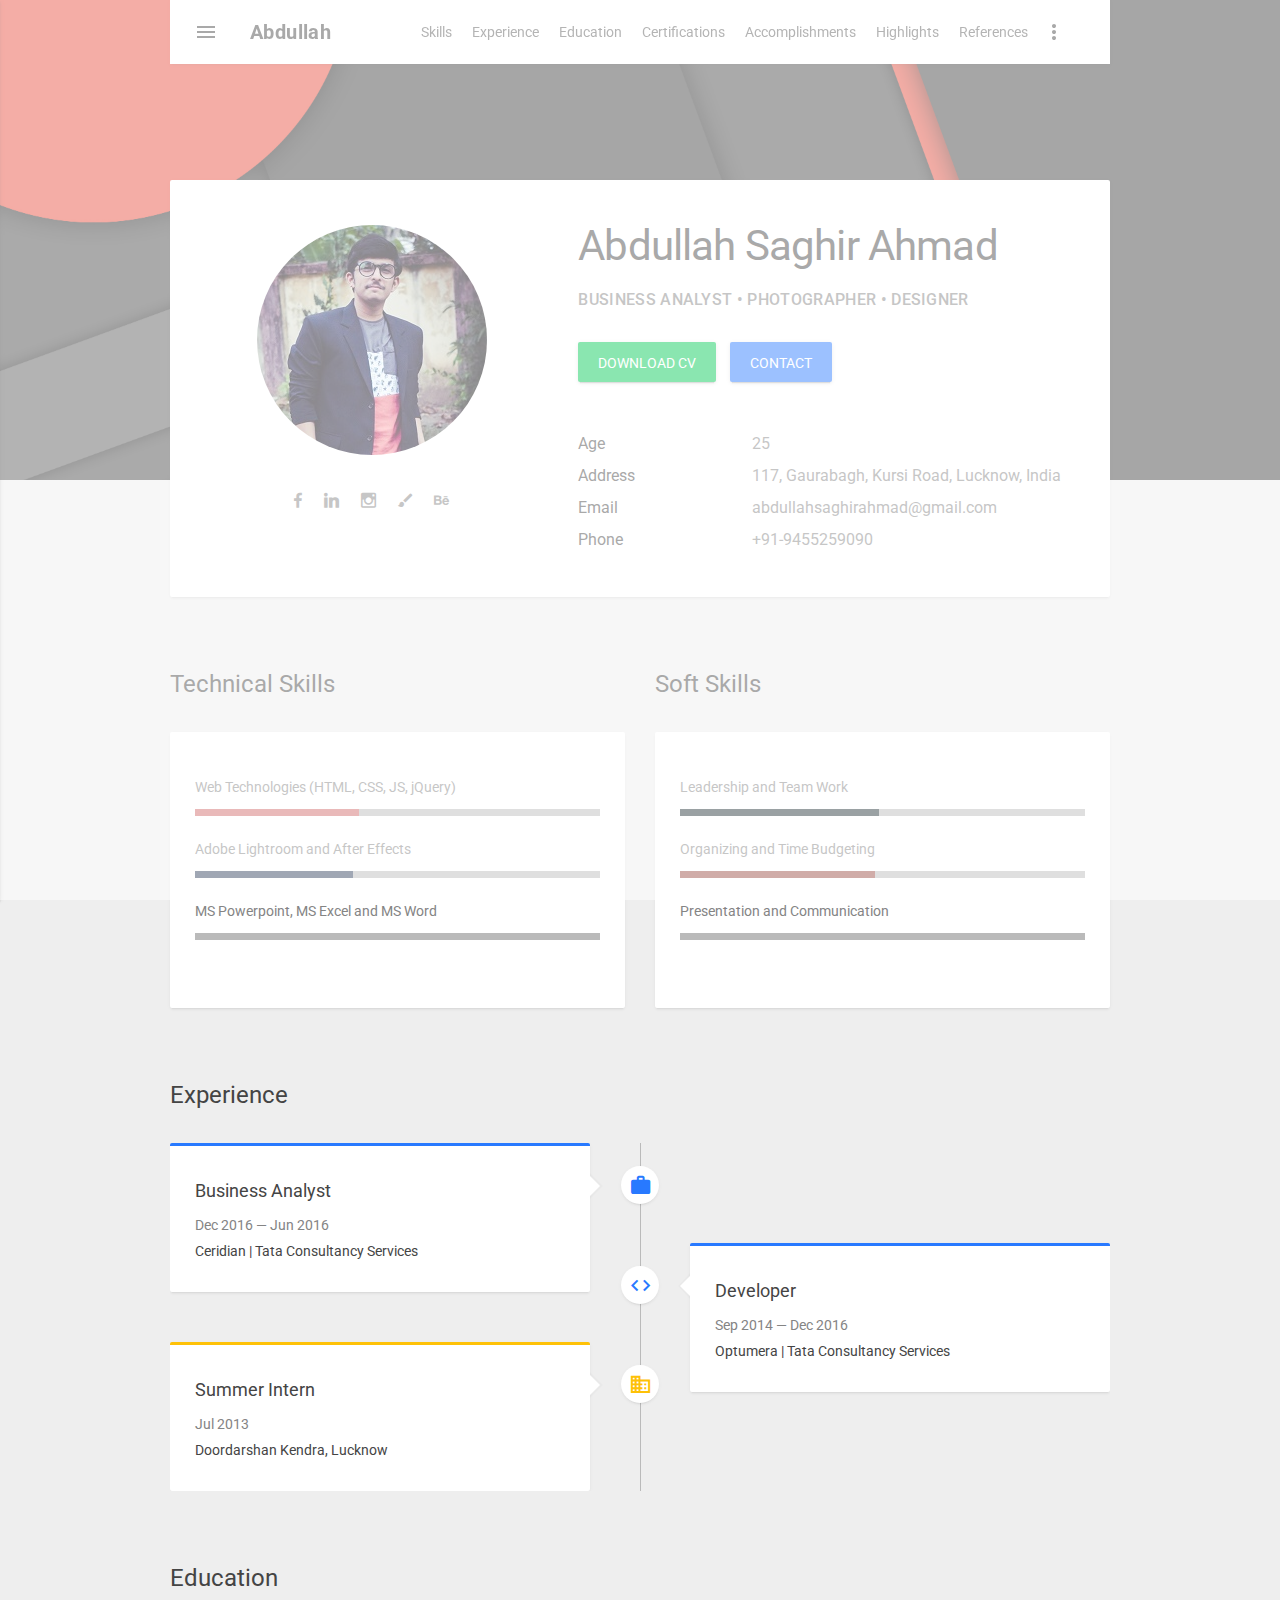
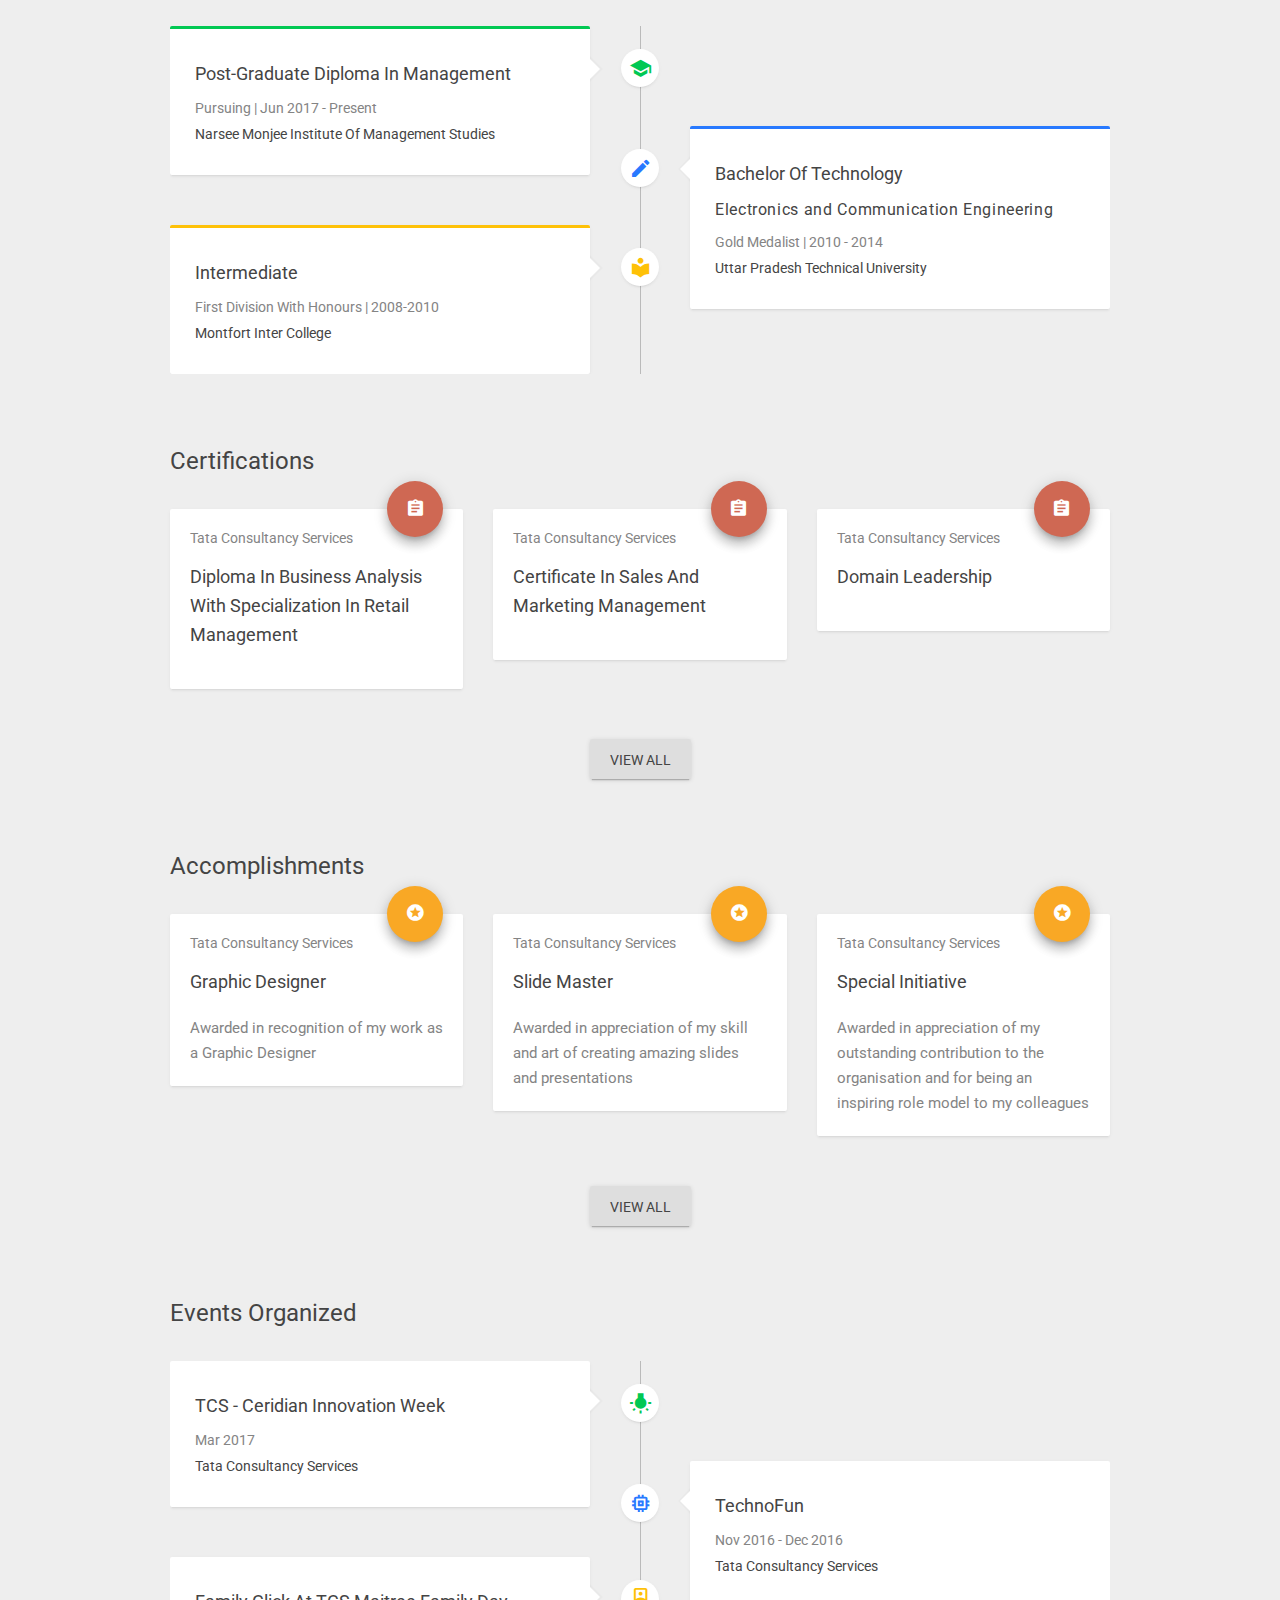
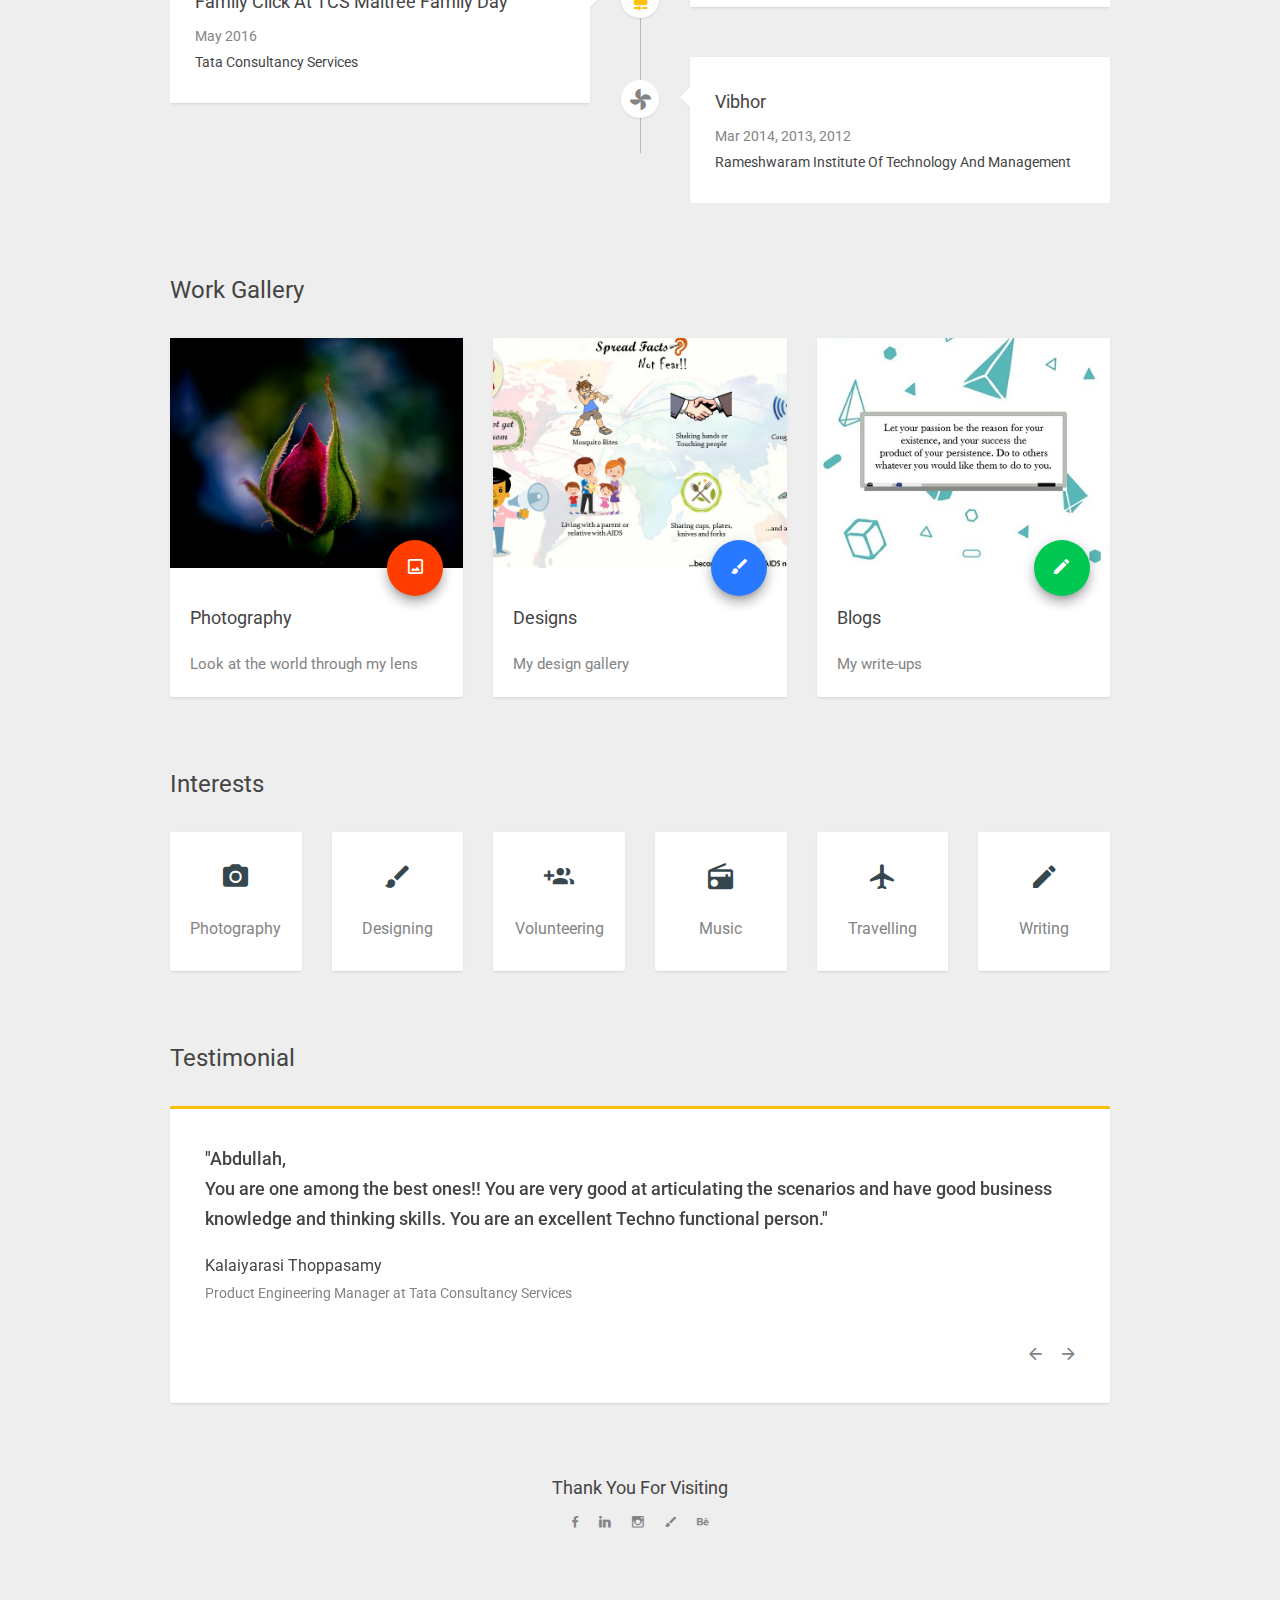
==== commit a74e2c98: "images fixed" ====
--- a/index.html
+++ b/index.html
@@ -363,7 +363,7 @@
 					<span class="progress-cat">Leadership and Team Work</span>
 					<div class="progress-bar-graph">
 						<div class="progress-bar-wrap">
-							<div class="bar-wrap s2-bar">
+							<div class="bar-wrap s1-bar">
 								<span data-width="97"></span>
 							</div>
 						</div>
@@ -373,7 +373,7 @@
 					<span class="progress-cat">Organizing and Time Budgeting</span>
 					<div class="progress-bar-graph">
 						<div class="progress-bar-wrap">
-							<div class="bar-wrap yellow-bar">
+							<div class="bar-wrap s2-bar">
 								<span data-width="95"></span>
 							</div>
 						</div>
@@ -383,7 +383,7 @@
 					<span class="progress-cat">Presentation and Communication</span>
 					<div class="progress-bar-graph">
 						<div class="progress-bar-wrap">
-							<div class="bar-wrap s1-bar">
+							<div class="bar-wrap s3-bar">
 								<span data-width="98"></span>
 							</div>
 						</div>
--- a/css/style.css
+++ b/css/style.css
@@ -1176,7 +1176,7 @@
   left: 0;
   top: 0; }
   .bg-struct.bg-img {
-    background: url("../img/abstract-bg-my-4.jpg");
+    background: url("../img/abstract-bg-my-2.jpg");
     background-position: center;
     background-size: cover; }
   .bg-struct.bg-img-2 {
@@ -1396,15 +1396,15 @@
           background: #581845; }
 /*Tech Bar*/
   .skills-sec .progress-bar-graph .bar-wrap.t1-bar span {
-    background: #D50B53; }
+    background: #CF6766; }
     .skills-sec .progress-bar-graph .bar-wrap.t1-bar span:after {
       background: #A7414A; }
   .skills-sec .progress-bar-graph .bar-wrap.t2-bar span {
-    background: #328DAA; }
+    background: #30415D; }
     .skills-sec .progress-bar-graph .bar-wrap.t2-bar span:after {
       background: #282726; }
   .skills-sec .progress-bar-graph .bar-wrap.t3-bar span {
-    background: #704307; }
+    background: #3F3250; }
     .skills-sec .progress-bar-graph .bar-wrap.t3-bar span:after {
       background: #6A8A82; }
   .skills-sec .progress-bar-graph .bar-wrap.beag-bar span {
@@ -1421,15 +1421,15 @@
       background: #36688D; }
 /*Soft Bar*/
       .skills-sec .progress-bar-graph .bar-wrap.s1-bar span {
-        background: #D75B66; }
+        background: #233237; }
         .skills-sec .progress-bar-graph .bar-wrap.s1-bar span:after {
           background: #D75B66; }
       .skills-sec .progress-bar-graph .bar-wrap.s2-bar span {
-        background: #BED905; }
+        background: #984B43; }
         .skills-sec .progress-bar-graph .bar-wrap.s2-bar span:after {
           background: #23345C; }
       .skills-sec .progress-bar-graph .bar-wrap.s3-bar span {
-        background: #F1BA48; }
+        background: #DCAE1D; }
         .skills-sec .progress-bar-graph .bar-wrap.s3-bar span:after {
           background: #F1BA48; }
       .skills-sec .progress-bar-graph .bar-wrap.s4-bar span {
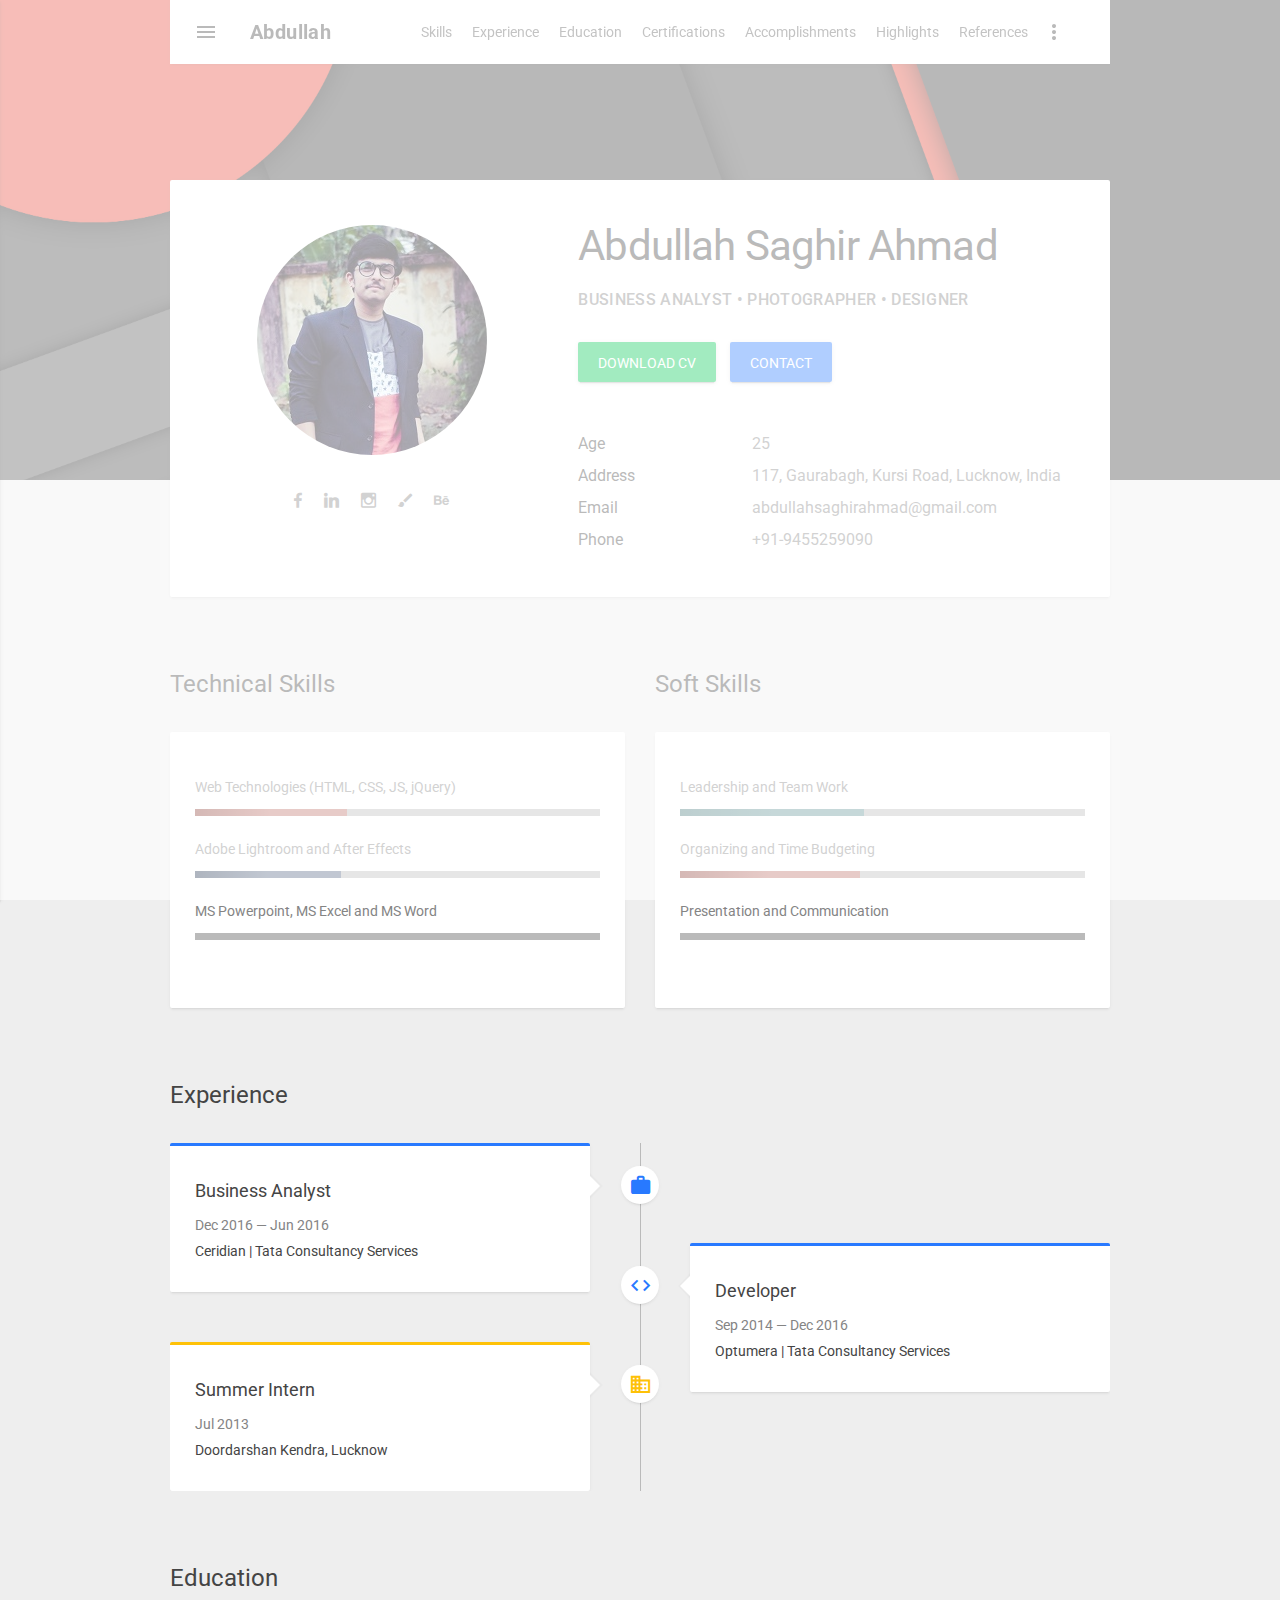
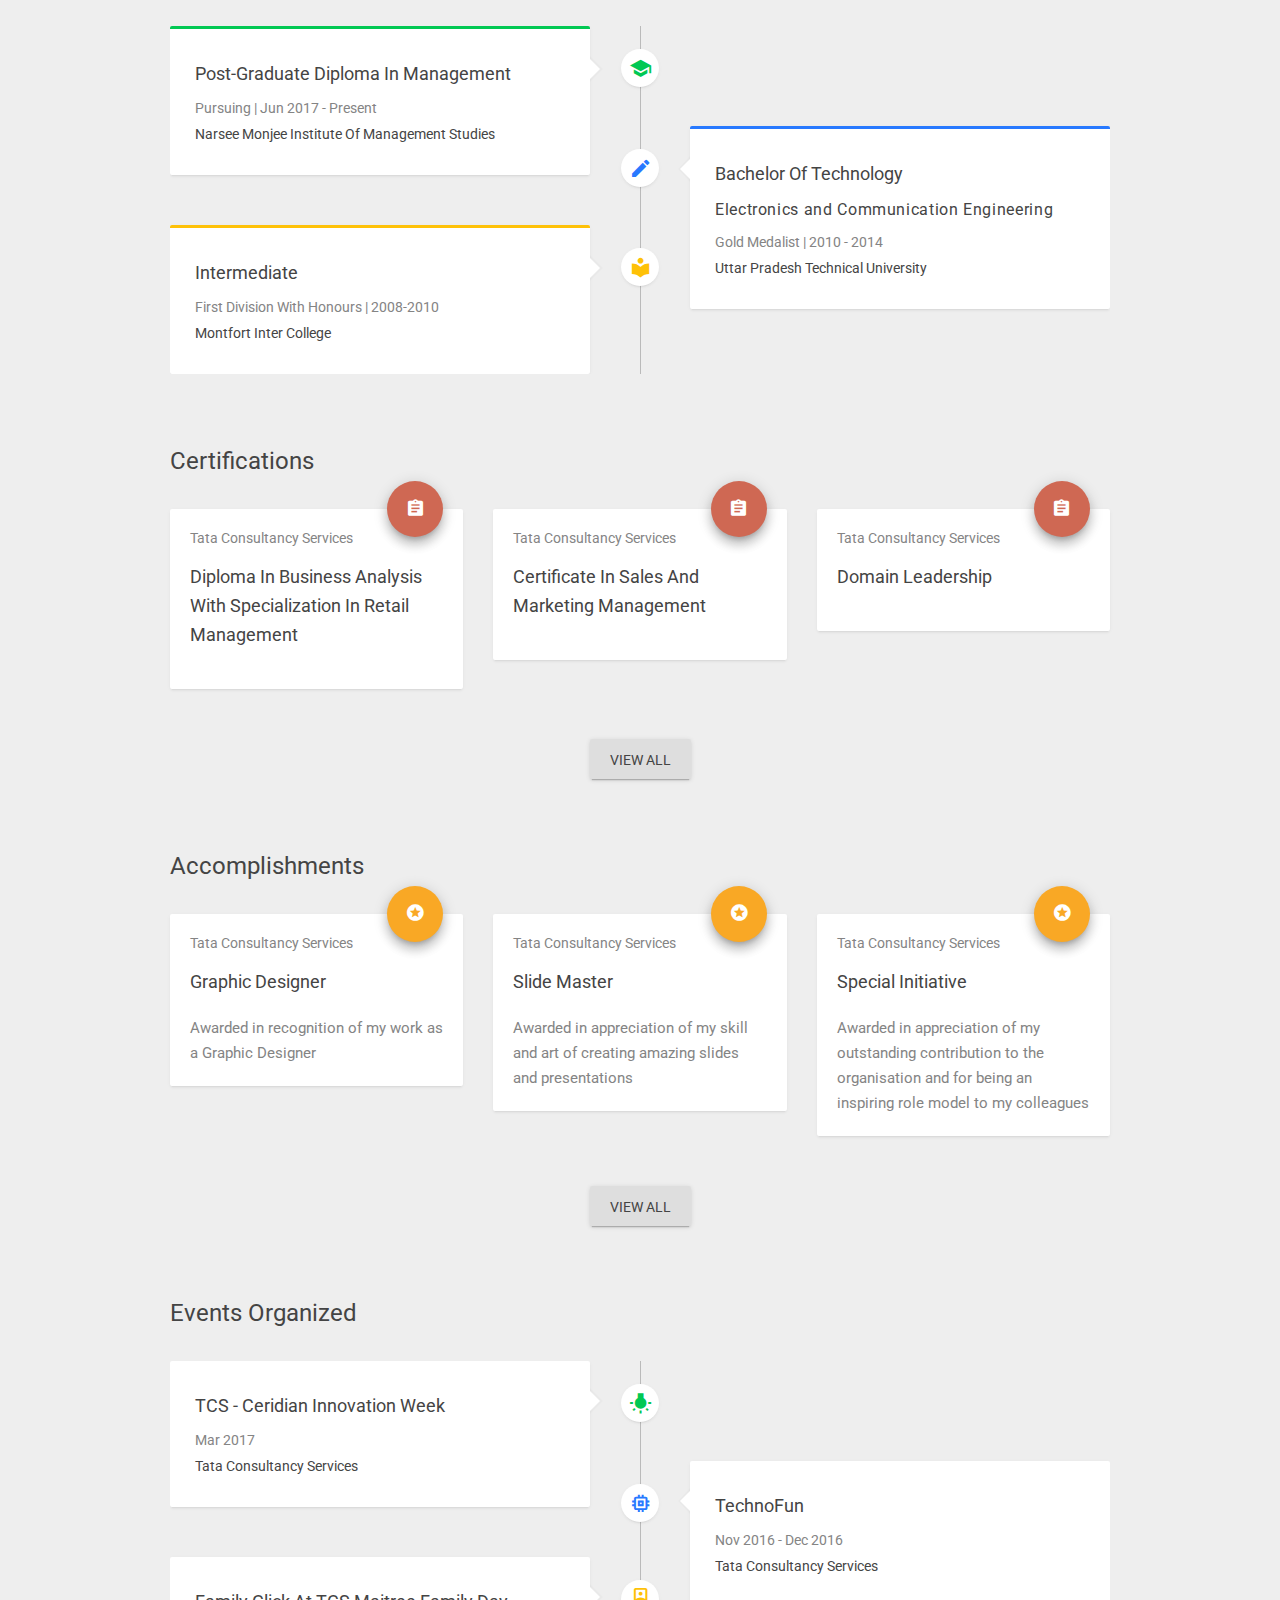
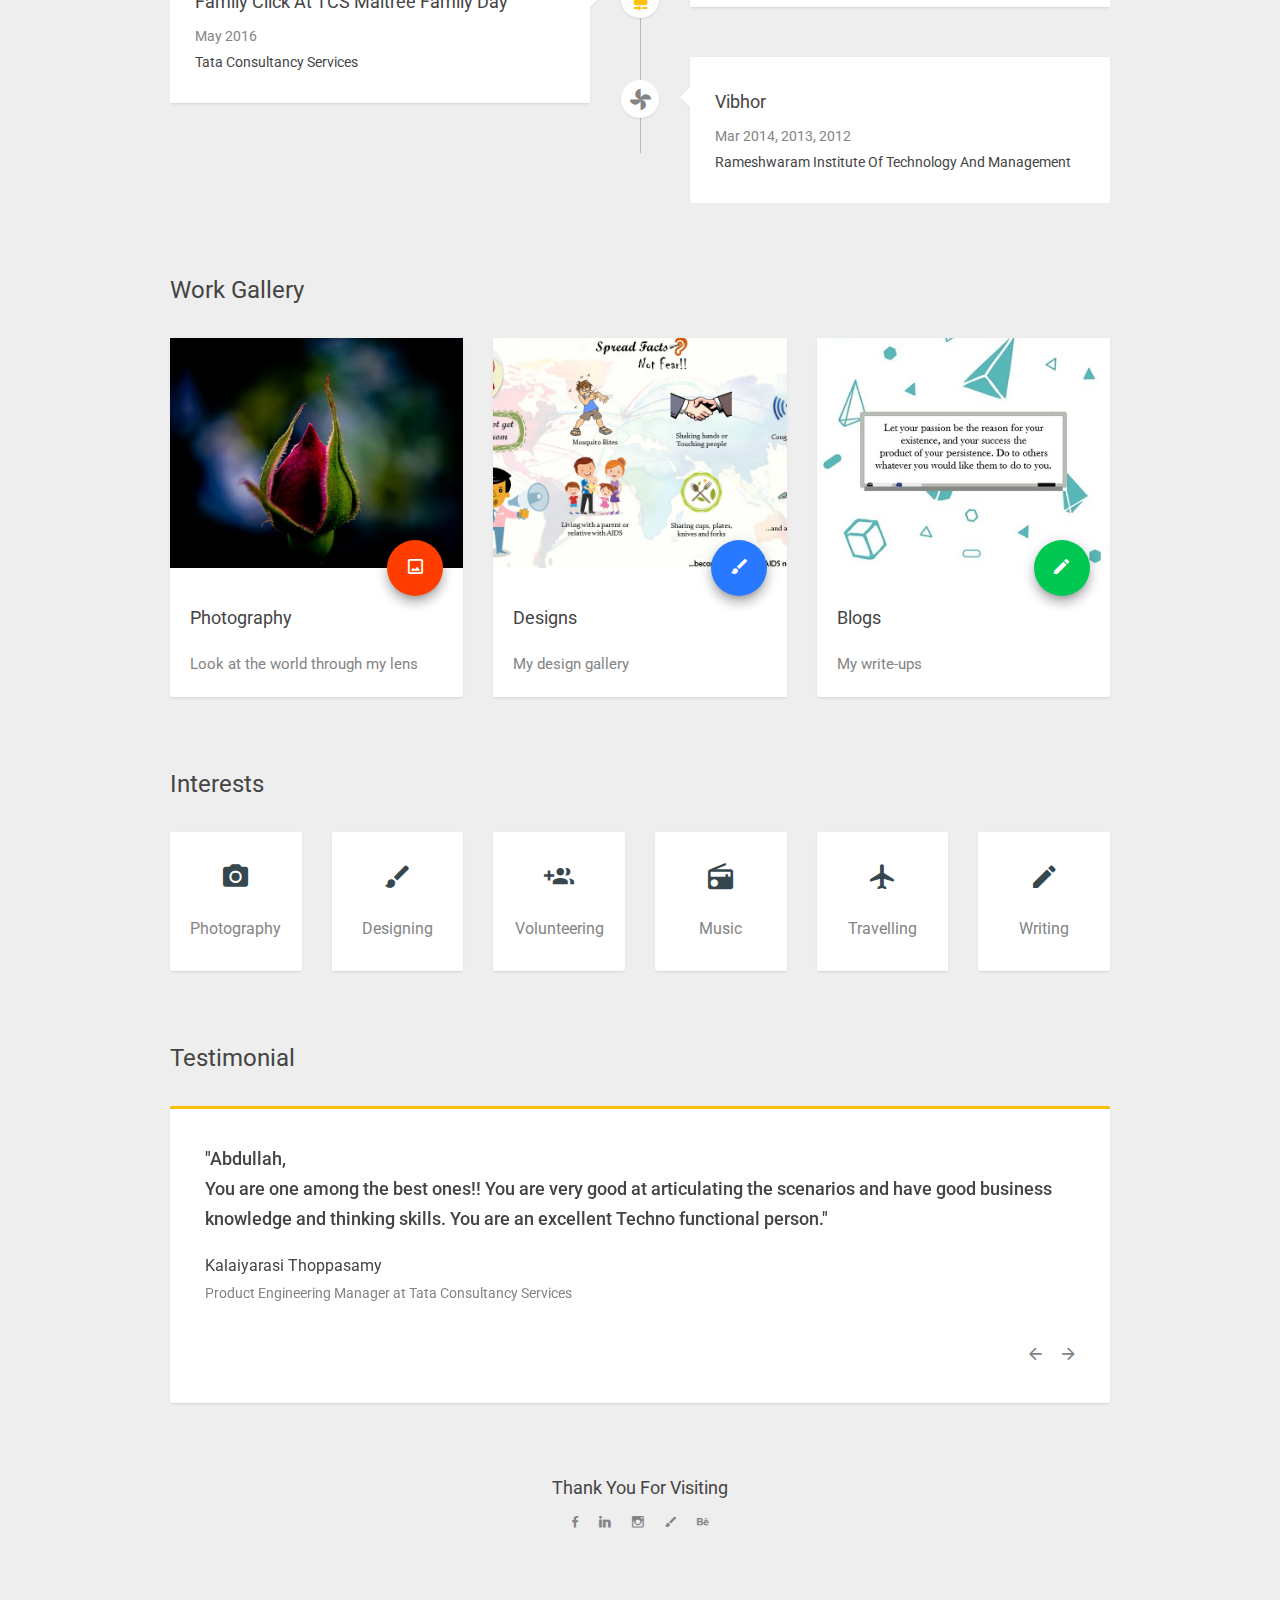
==== commit 5cf3aa4d: "certificates updated" ====
--- a/index.html
+++ b/index.html
@@ -679,11 +679,11 @@
 			<div class="mdl-card mdl-shadow--2dp pa-0">
 				<div class="mdl-card__supporting-text relative">
 					<span class="blog-cat">Tata Consultancy Services</span>
-					<a href="">
+					<a href="https://drive.google.com/open?id=0ByFSl5W-SUsERGdxT0lzeUFHTFE" target="_blank">
 						<h4 class="mt-15 mb-20">Certificate in Sales and Marketing Management</h4>
 					</a>
 					<!-- <p>...</p> -->
-					<a href="" class="mdl-button mdl-js-button mdl-button--fab mdl-js-ripple-effect bg-orange mdl-shadow--8dp">
+					<a href="https://drive.google.com/open?id=0ByFSl5W-SUsERGdxT0lzeUFHTFE" class="mdl-button mdl-js-button mdl-button--fab mdl-js-ripple-effect bg-orange mdl-shadow--8dp" target="_blank">
 						<i class="zmdi zmdi-assignment"></i>
 					</a>
 				</div>
--- a/css/style.css
+++ b/css/style.css
@@ -1396,15 +1396,18 @@
           background: #581845; }
 /*Tech Bar*/
   .skills-sec .progress-bar-graph .bar-wrap.t1-bar span {
-    background: #CF6766; }
+    /*background: #CF6766; }*/
+    background: linear-gradient(to left, #BE7169 50%, #8B3E36 100%); }
     .skills-sec .progress-bar-graph .bar-wrap.t1-bar span:after {
       background: #A7414A; }
   .skills-sec .progress-bar-graph .bar-wrap.t2-bar span {
-    background: #30415D; }
+    /*background: #30415D; }*/
+    background: linear-gradient(to left, #566783 50%, #233450 100%); }
     .skills-sec .progress-bar-graph .bar-wrap.t2-bar span:after {
       background: #282726; }
   .skills-sec .progress-bar-graph .bar-wrap.t3-bar span {
-    background: #3F3250; }
+    /*background: #3F3250; }*/
+    background: linear-gradient(to left, #655876 50%, #322543 100%); }
     .skills-sec .progress-bar-graph .bar-wrap.t3-bar span:after {
       background: #6A8A82; }
   .skills-sec .progress-bar-graph .bar-wrap.beag-bar span {
@@ -1421,15 +1424,18 @@
       background: #36688D; }
 /*Soft Bar*/
       .skills-sec .progress-bar-graph .bar-wrap.s1-bar span {
-        background: #233237; }
+        /*background: #233237; }*/
+        background: linear-gradient(to left, #639496 50%, #497A7C 100%); }
         .skills-sec .progress-bar-graph .bar-wrap.s1-bar span:after {
           background: #D75B66; }
       .skills-sec .progress-bar-graph .bar-wrap.s2-bar span {
-        background: #984B43; }
+        /*background: #984B43; }*/
+        background: linear-gradient(to left, #BE7169 50%, #8B3E36 100%); }
         .skills-sec .progress-bar-graph .bar-wrap.s2-bar span:after {
           background: #23345C; }
       .skills-sec .progress-bar-graph .bar-wrap.s3-bar span {
-        background: #DCAE1D; }
+        /*background: #DCAE1D; }*/
+        background: linear-gradient(to left, #798A7A 50%, #5A6B5B 100%); }
         .skills-sec .progress-bar-graph .bar-wrap.s3-bar span:after {
           background: #F1BA48; }
       .skills-sec .progress-bar-graph .bar-wrap.s4-bar span {
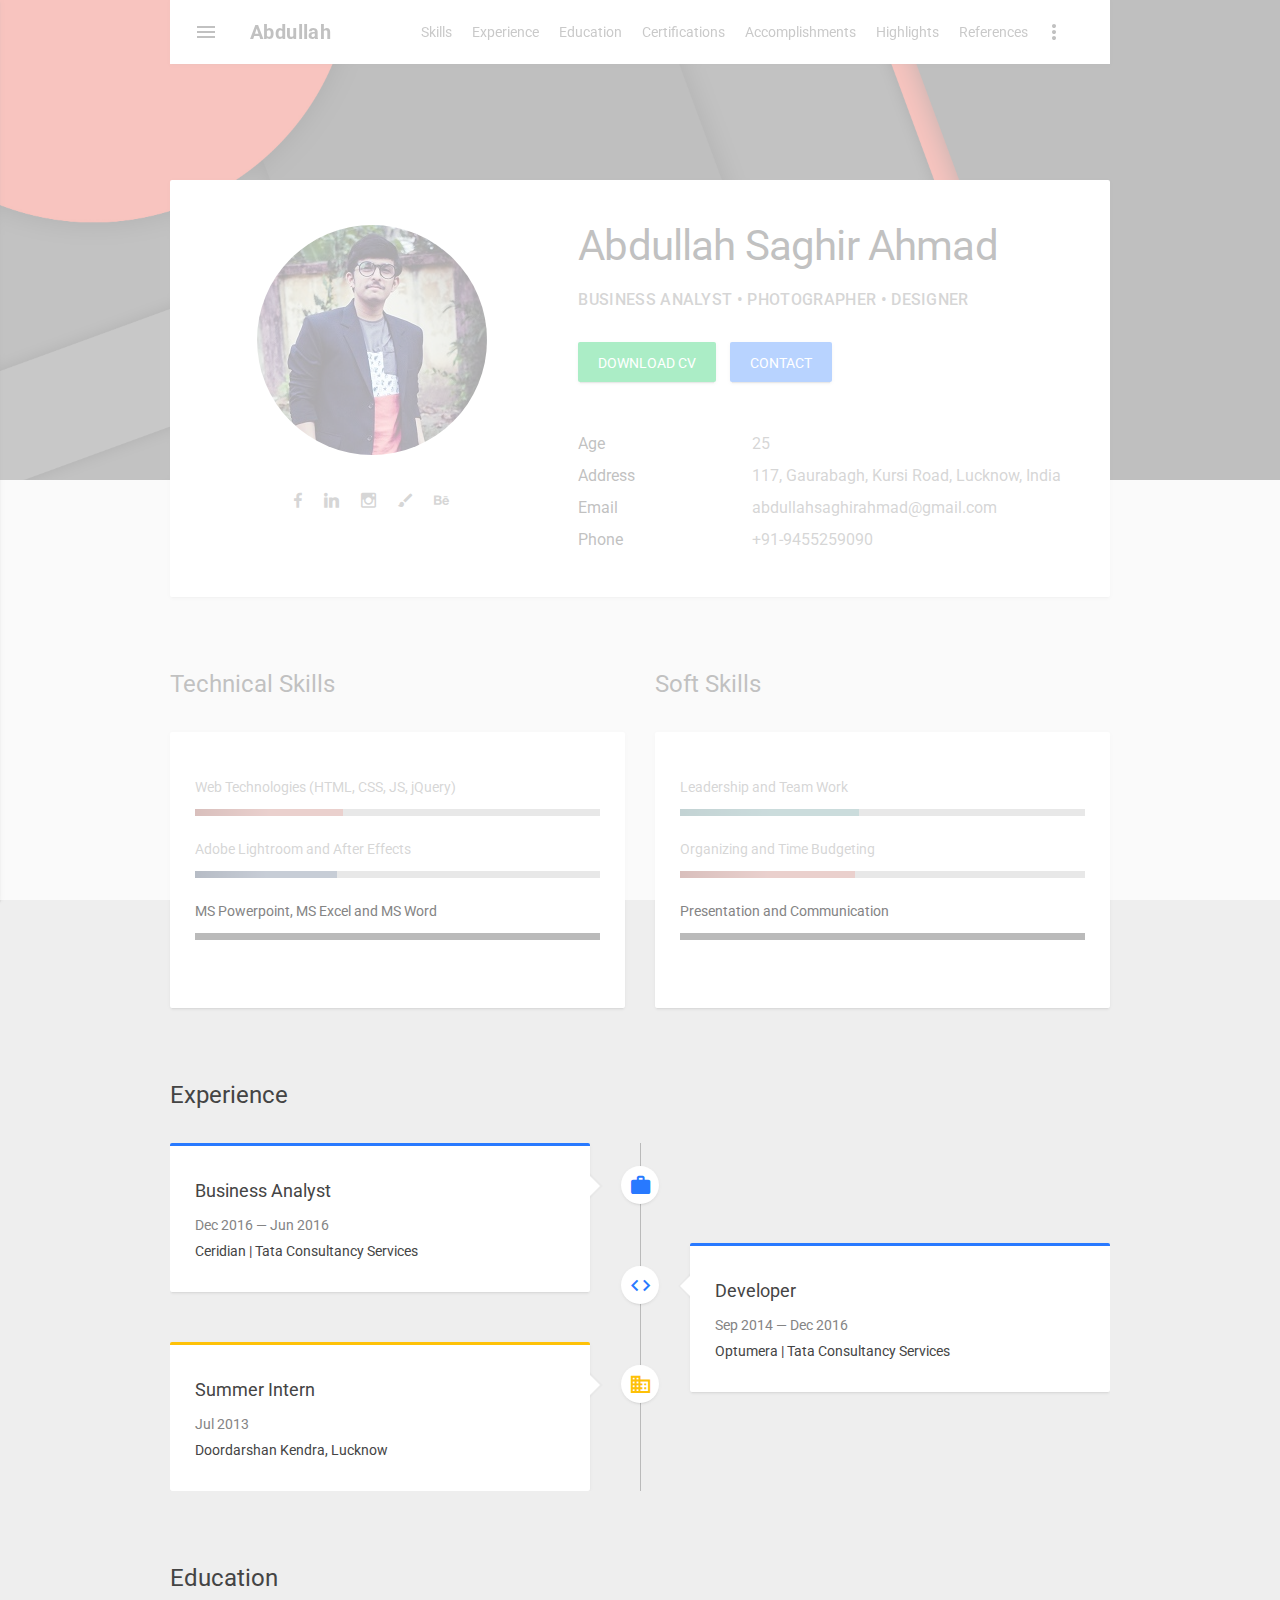
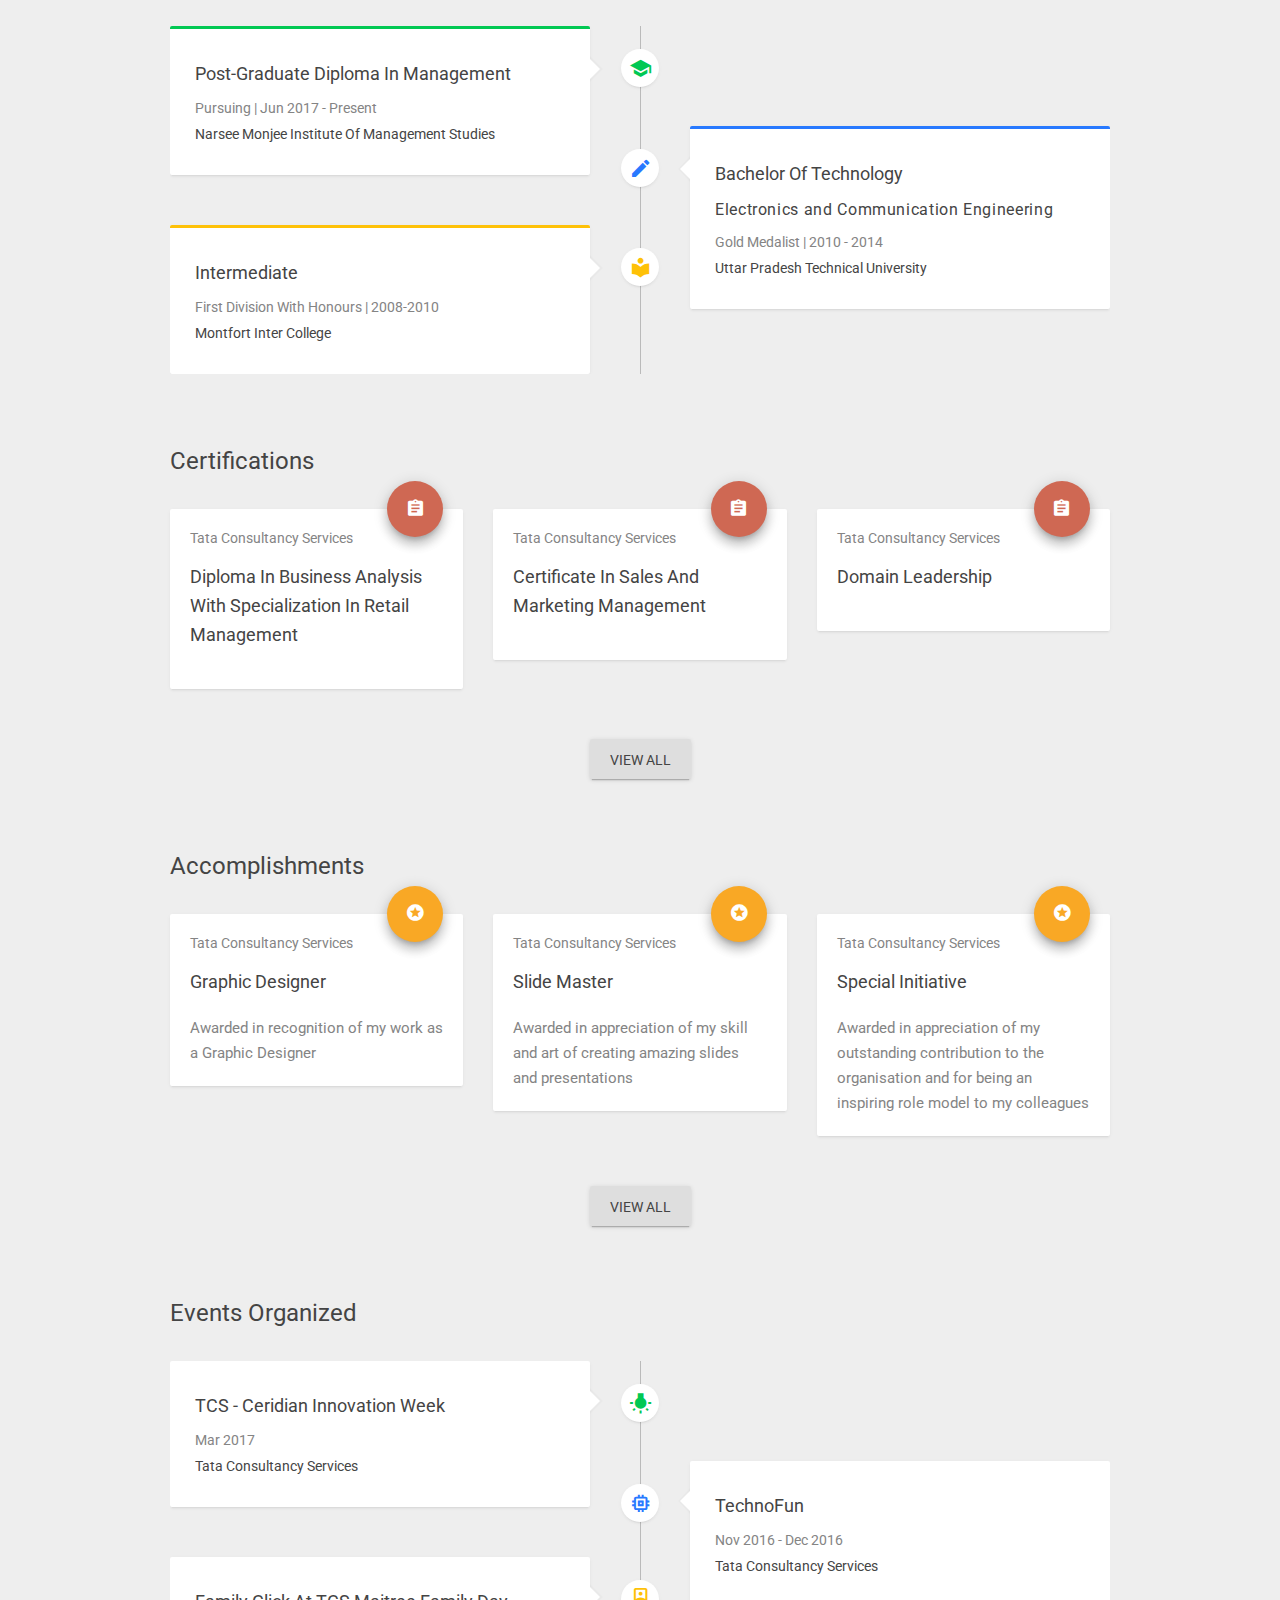
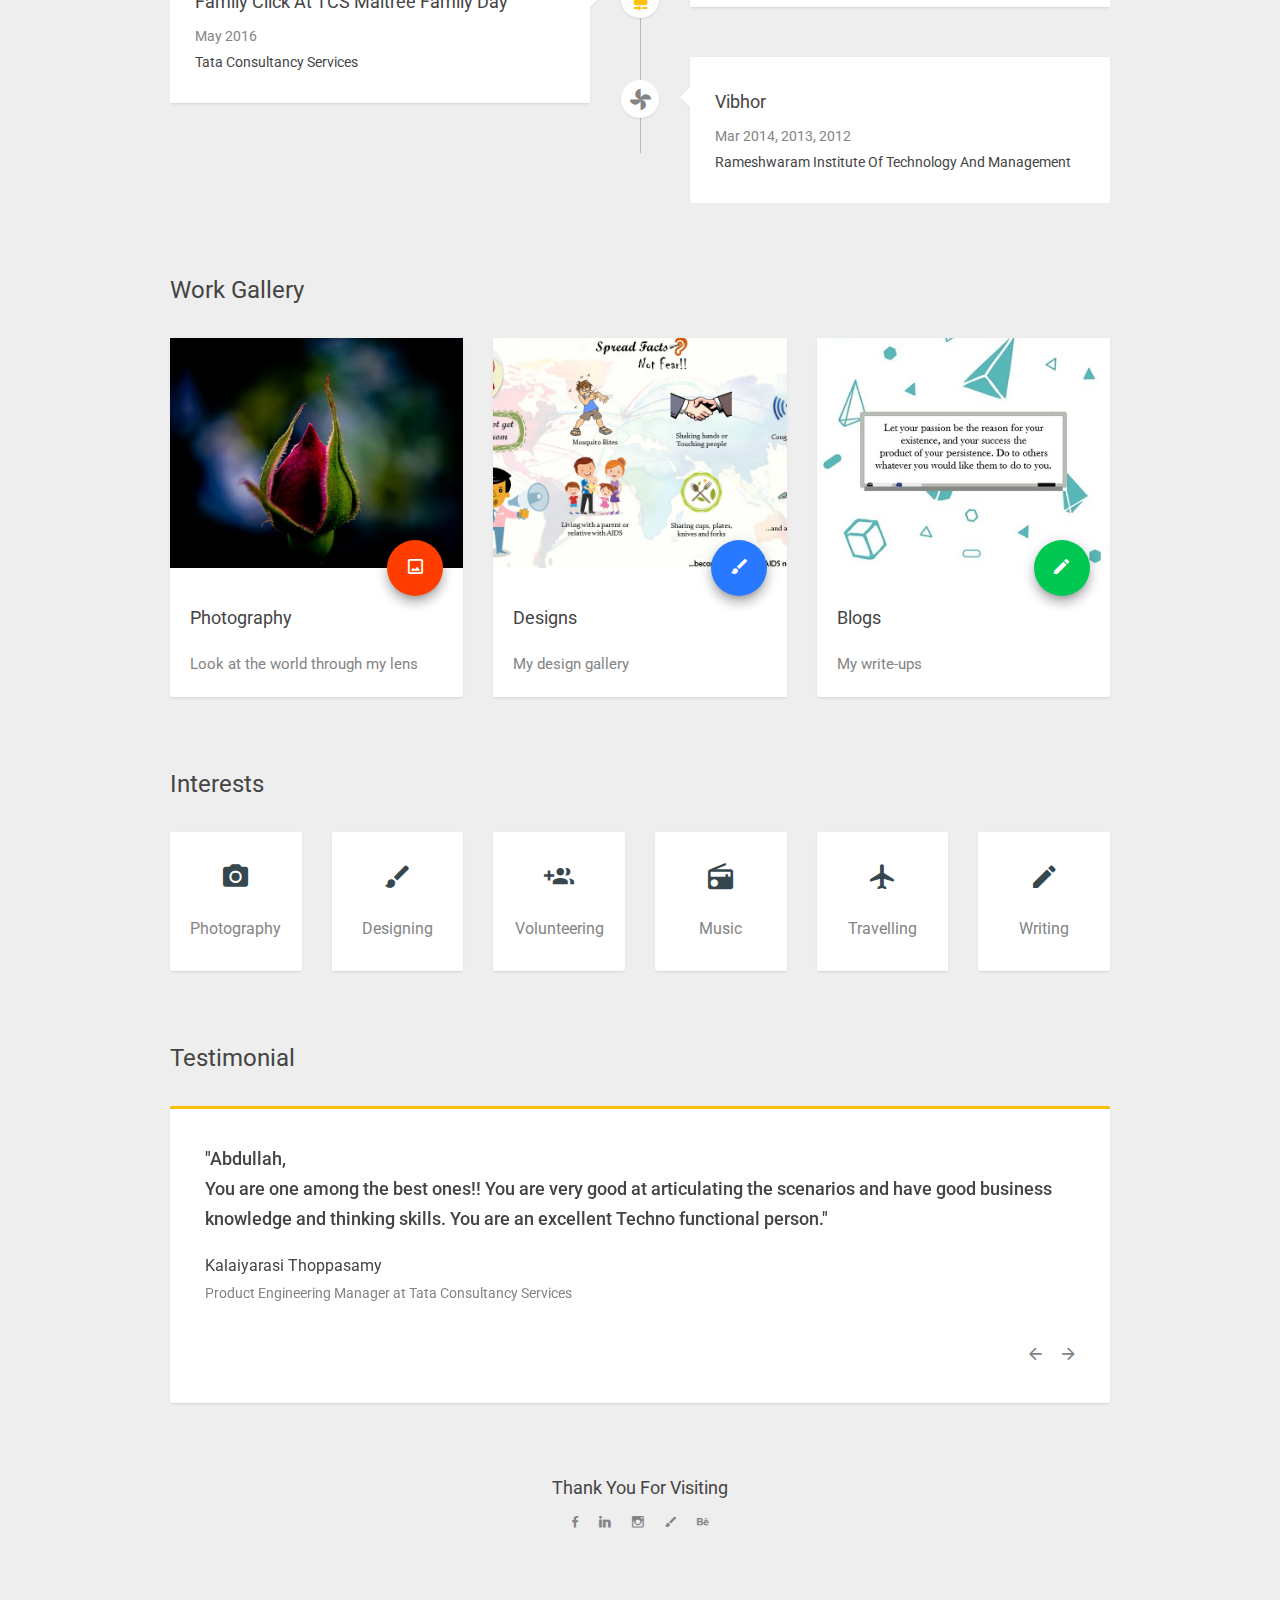
==== commit e8d9e962: "removed website" ====
--- a/index.html
+++ b/index.html
@@ -841,7 +841,8 @@
 						<h4 class="mt-15 mb-20">Photography</h4>
 					</a>
 					<p>Look at the world through my lens</p>
-					<a href="http://thefinalshot.getforge.io/" target="_blank" class="mdl-button mdl-js-button mdl-button--fab mdl-js-ripple-effect bg-red mdl-shadow--8dp ">
+					<a href="https://www.instagram.com/the.final.shot/" target="_blank" class="mdl-button mdl-js-button mdl-button--fab mdl-js-ripple-effect bg-red mdl-shadow--8dp ">
+						<!-- http://thefinalshot.getforge.io/ -->
 						<i class="zmdi zmdi-image-o"></i>
 						<div class="mdl-tooltip" data-mdl-for="tt100">
 							behance
